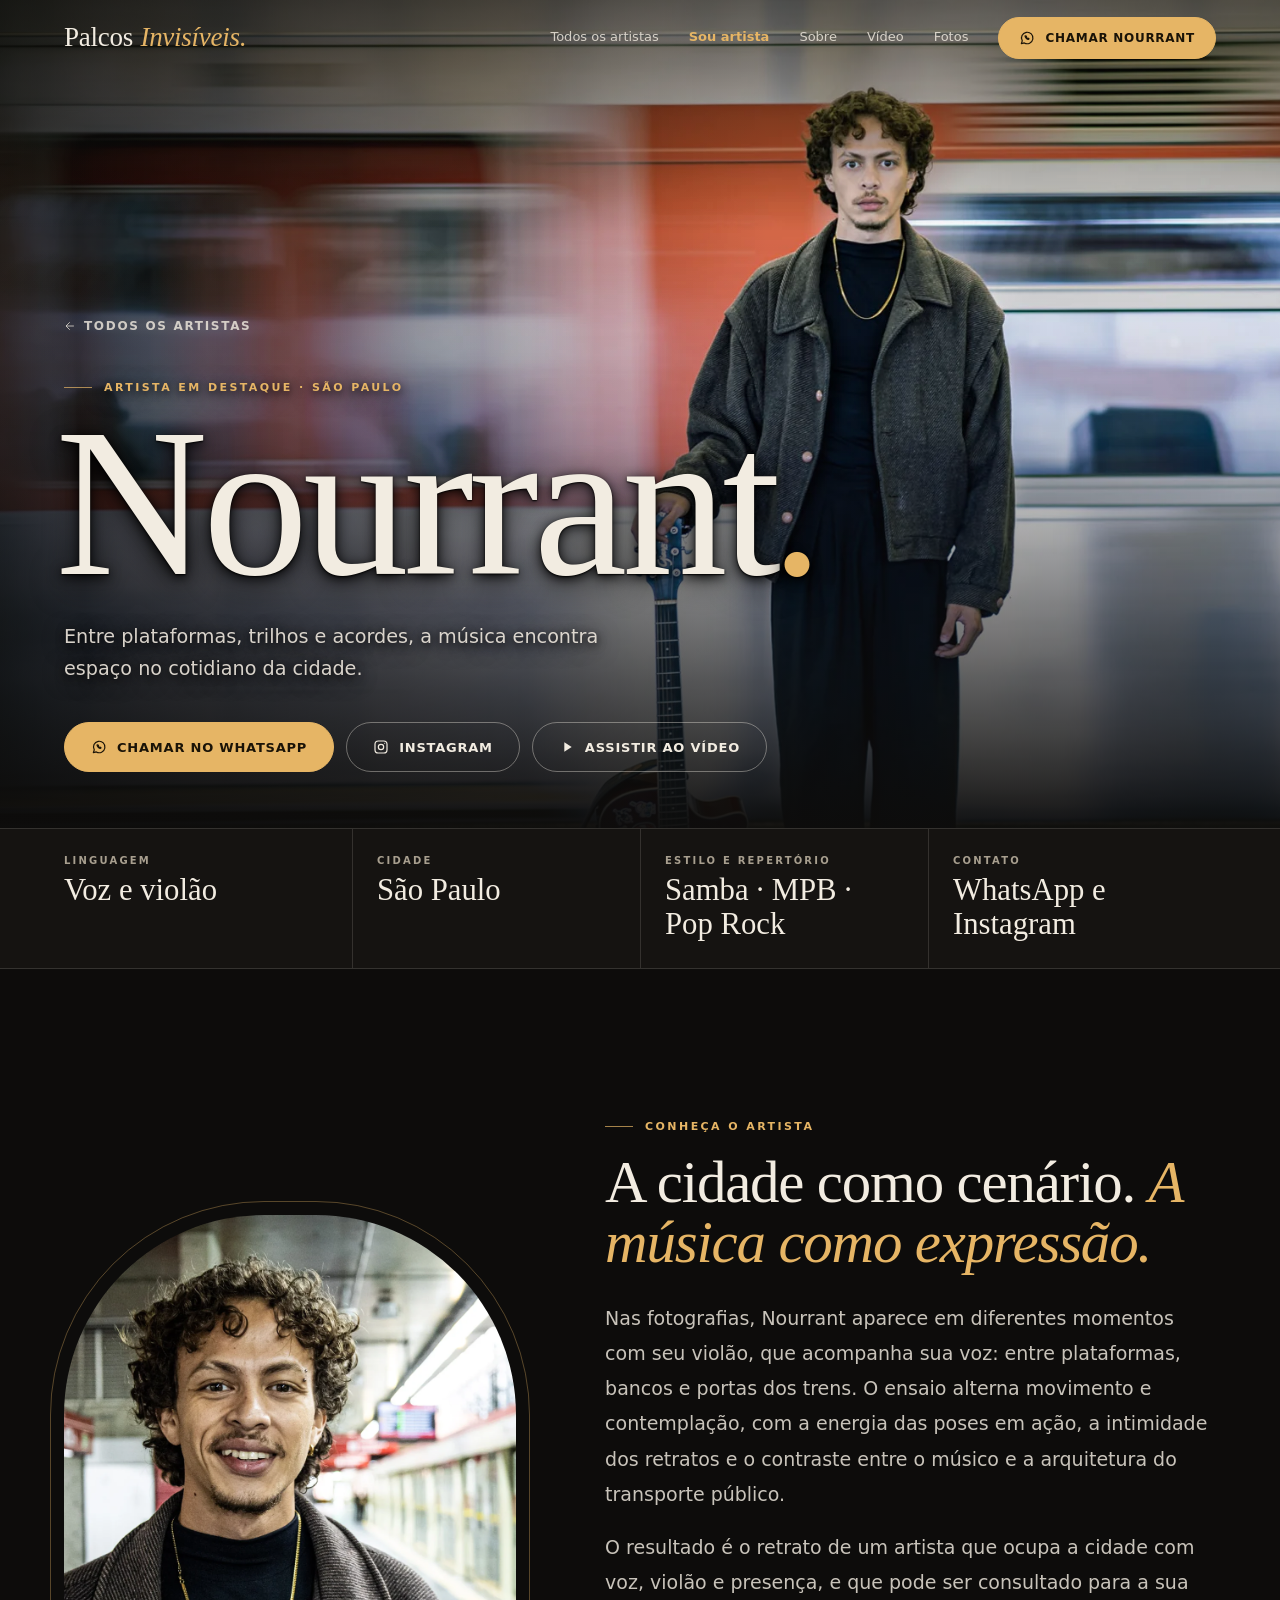
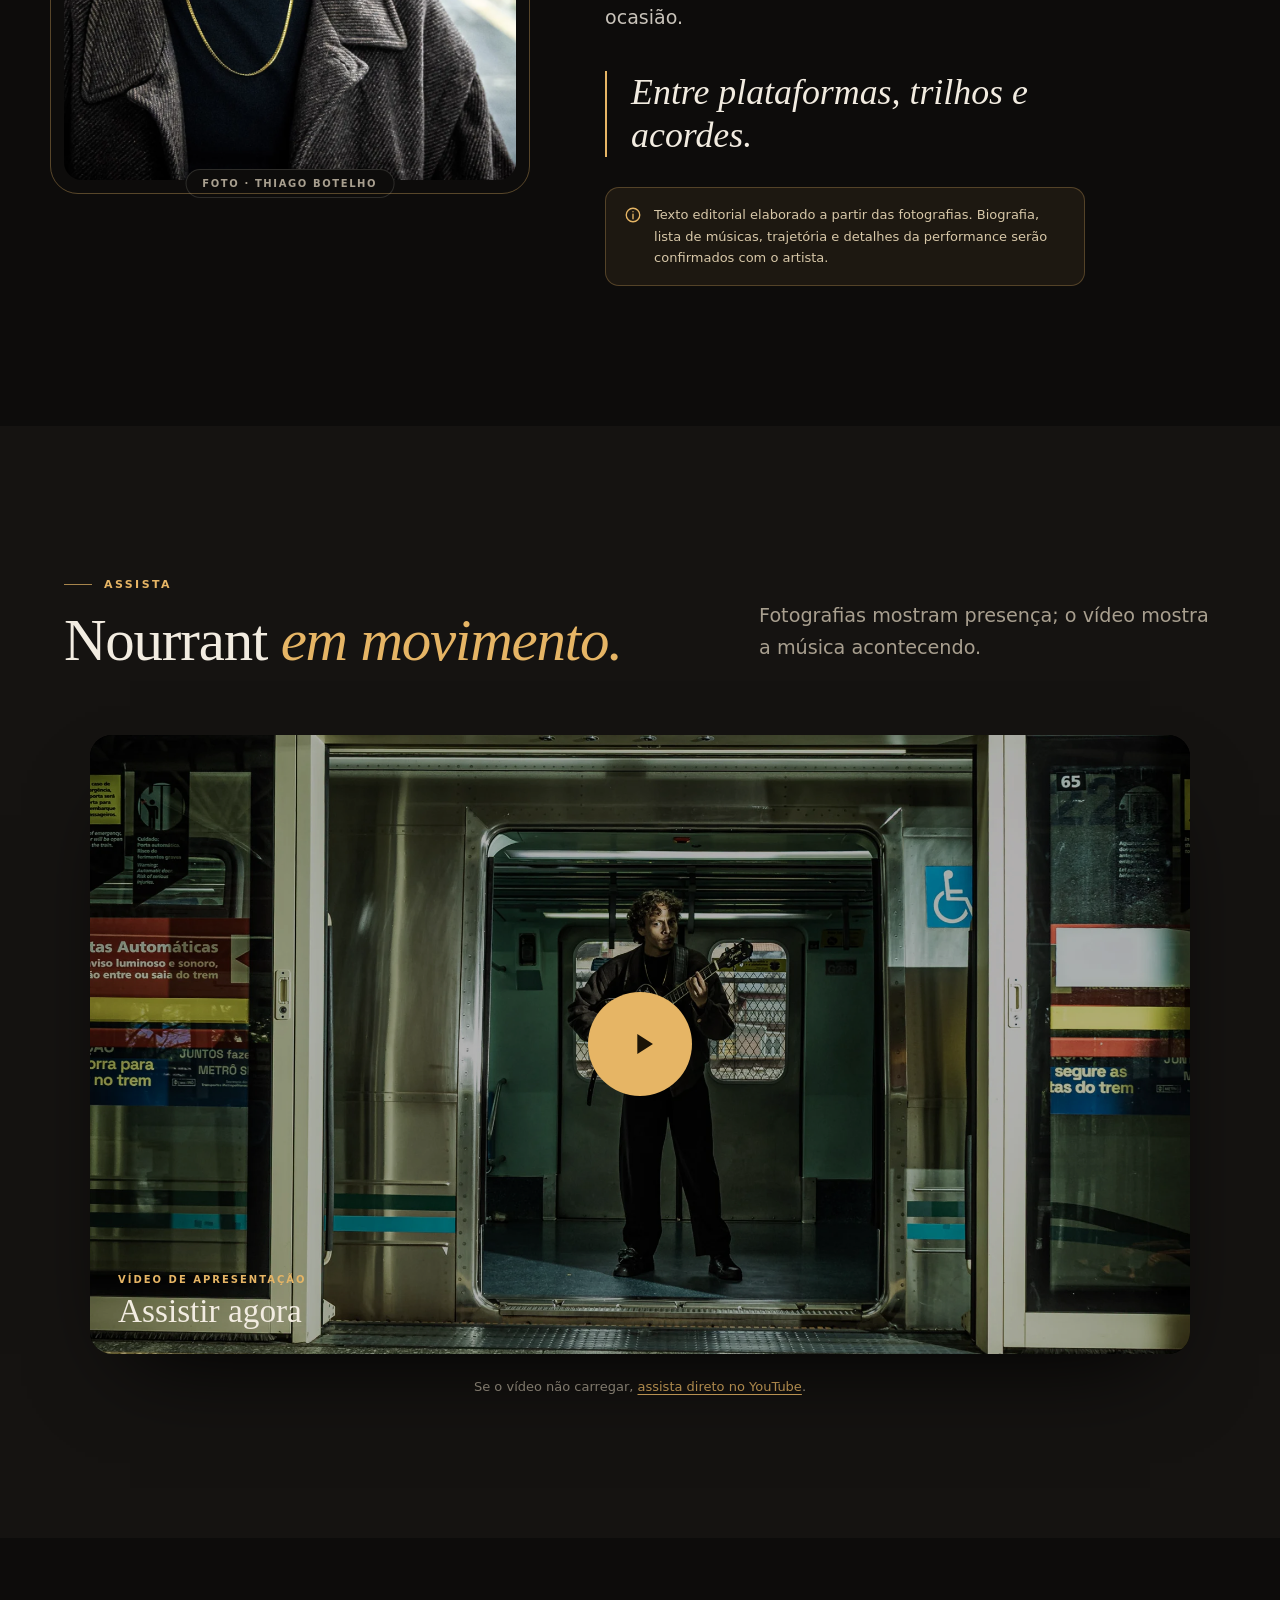
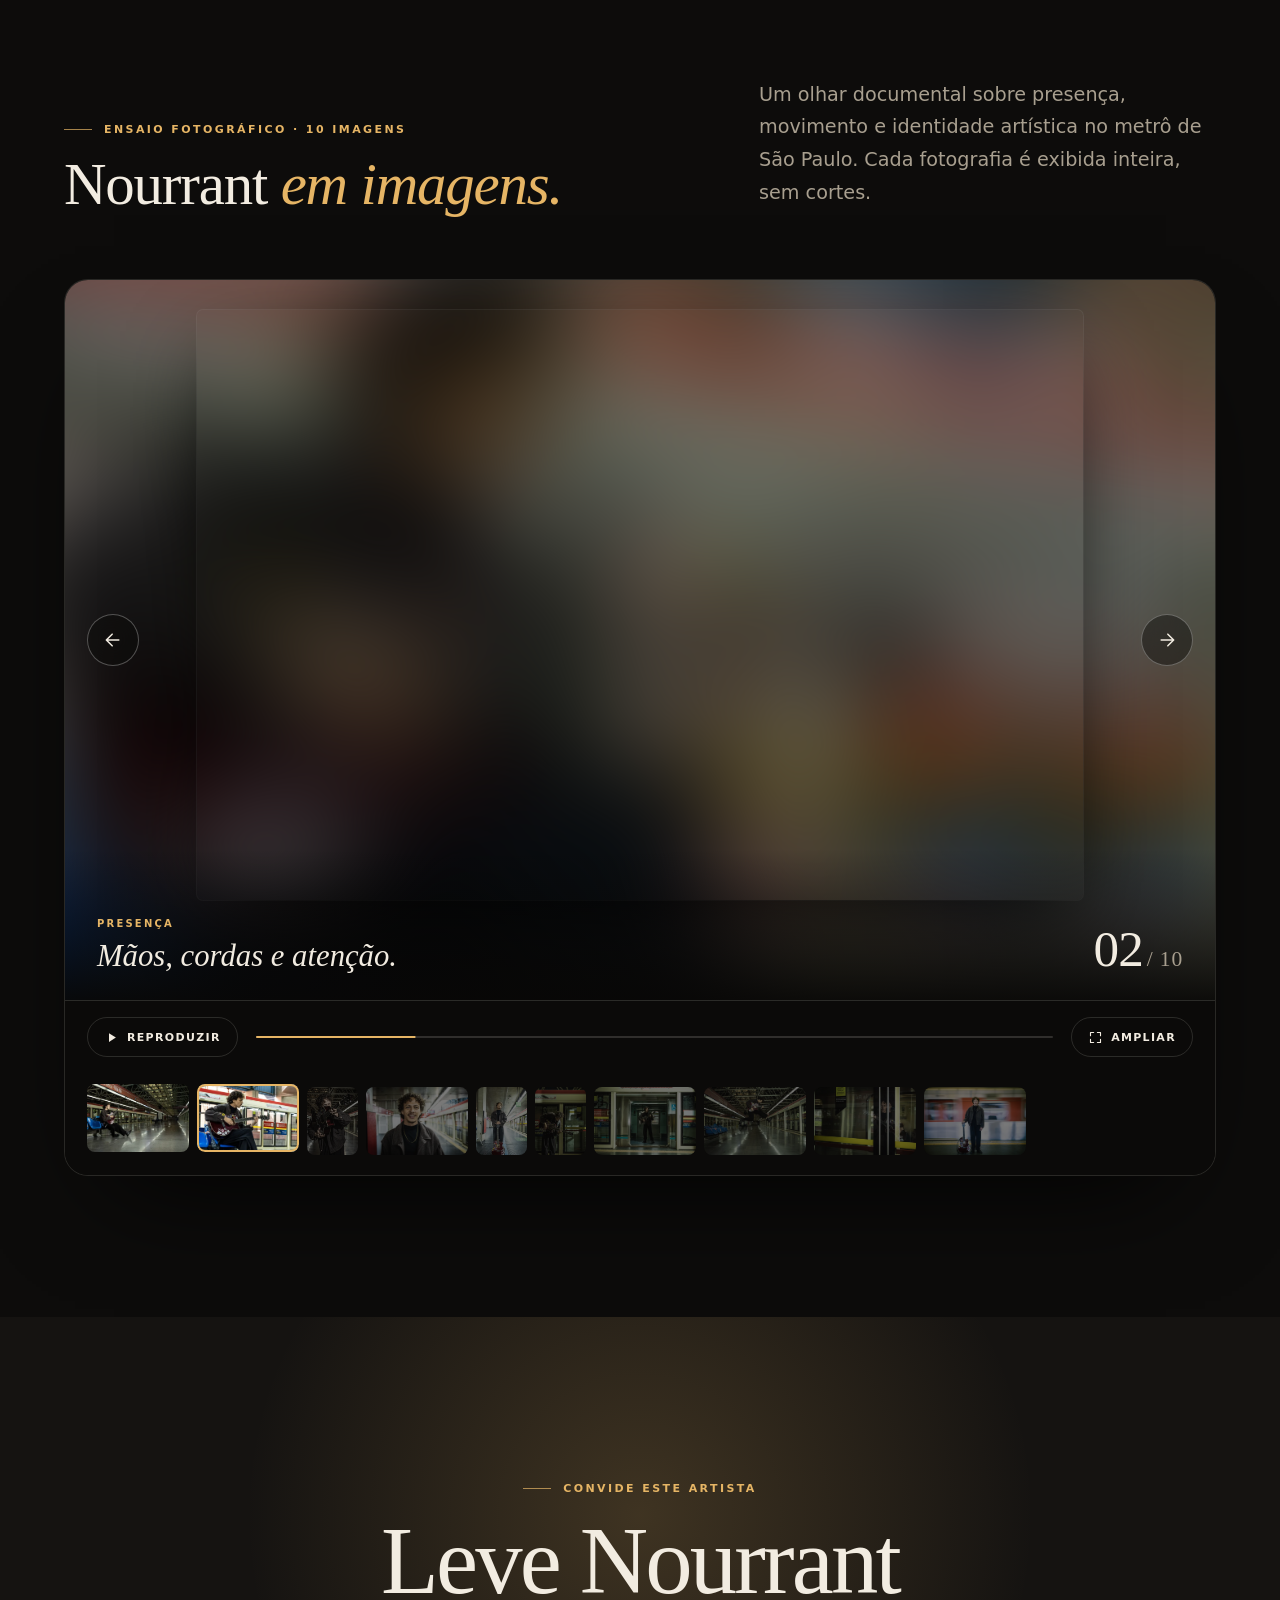
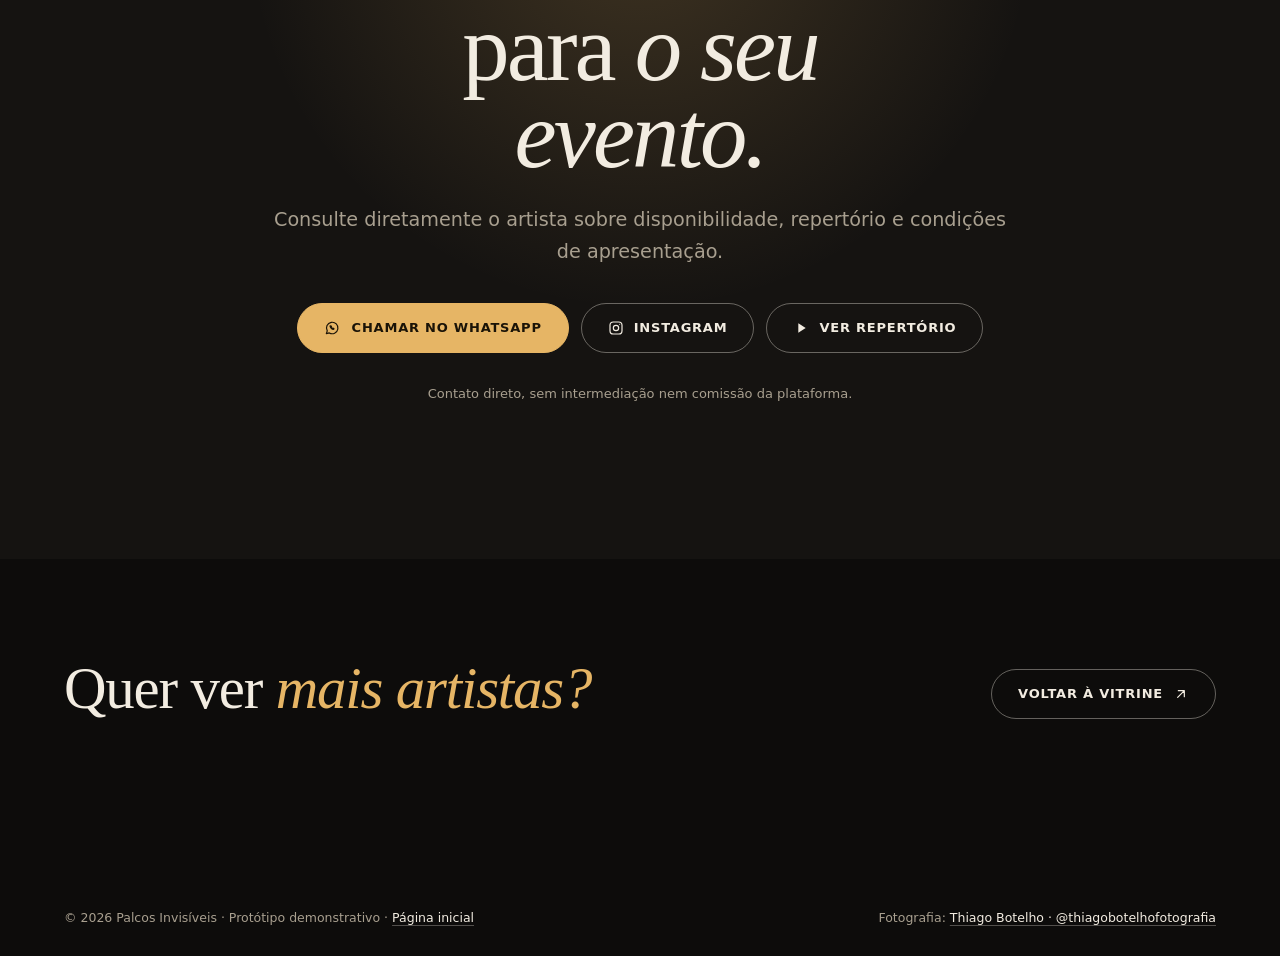
==== nourrant.html @ 7cb58cff "Publicação inicial do Palcos Invisíveis" ====
<!DOCTYPE html>

<html class="no-js" lang="pt-BR">
<head>
<meta charset="utf-8"/>
<meta content="width=device-width,initial-scale=1" name="viewport"/>
<title>Nourrant — voz e violão em São Paulo | Palcos Invisíveis</title>
<meta content="Conheça Nourrant, músico retratado no metrô de São Paulo. Veja o ensaio fotográfico, assista ao vídeo e chame direto para o seu evento." name="description"/>
<meta content="#0d0c0b" name="theme-color"/>
<meta content="Nourrant — Palcos Invisíveis" property="og:title"/>
<meta content="Entre plataformas, trilhos e acordes, a música encontra espaço no cotidiano da cidade." property="og:description"/>
<meta content="assets/img/20.webp" property="og:image"/>
<script>document.documentElement.className='js'</script>
<link href="style.css" rel="stylesheet"/>
</head>
<body>
<a class="skip" href="#sobre">Pular para o conteúdo</a>
<svg aria-hidden="true" focusable="false" height="0" style="position:absolute" width="0"><defs>
<symbol id="i-arrow" viewbox="0 0 24 24"><path d="M7 17 17 7M8 7h9v9"></path></symbol>
<symbol id="i-left" viewbox="0 0 24 24"><path d="M19 12H5M11 5l-7 7 7 7"></path></symbol>
<symbol id="i-right" viewbox="0 0 24 24"><path d="M5 12h14M13 5l7 7-7 7"></path></symbol>
<symbol id="i-play" viewbox="0 0 24 24"><path class="f" d="M8 5v14l11-7z" fill="currentColor" stroke="none"></path></symbol>
<symbol id="i-pause" viewbox="0 0 24 24"><path d="M8 5v14M16 5v14" stroke-width="3"></path></symbol>
<symbol id="i-wa" viewbox="0 0 24 24"><path d="M3.5 20.5l1.4-4.2A8.6 8.6 0 1 1 8 19.4z"></path><path d="M9.2 8.6c-.3.9 0 2 1.1 3.3 1.1 1.3 2.3 2 3.2 2.1.7.1 1.3-.3 1.5-.9l-1.6-.9-.7.6c-.7-.3-1.6-1.1-2-1.9l.6-.7-.9-1.6c-.6.1-1.1.5-1.2 1z"></path></symbol>
<symbol id="i-expand" viewbox="0 0 24 24"><path d="M4 9V4h5M20 9V4h-5M4 15v5h5M20 15v5h-5"></path></symbol>
<symbol id="i-x" viewbox="0 0 24 24"><path d="M6 6l12 12M18 6 6 18"></path></symbol>
<symbol id="i-plus" viewbox="0 0 24 24"><path d="M12 5v14M5 12h14"></path></symbol>
<symbol id="i-check" viewbox="0 0 24 24"><path d="M5 12.5l4.5 4.5L19 7.5"></path></symbol>
<symbol id="i-search" viewbox="0 0 24 24"><circle cx="11" cy="11" r="6.5"></circle><path d="M20 20l-4.2-4.2"></path></symbol>
<symbol id="i-user" viewbox="0 0 24 24"><circle cx="12" cy="8" r="4"></circle><path d="M4 21c0-4 3.5-6 8-6s8 2 8 6"></path></symbol>
<symbol id="i-camera" viewbox="0 0 24 24"><path d="M4 8h4l1.5-2h5L16 8h4v11H4z"></path><circle cx="12" cy="13.5" r="3.5"></circle></symbol>
<symbol id="i-refresh" viewbox="0 0 24 24"><path d="M20 11a8 8 0 0 0-14.5-3.5M4 4v4h4M4 13a8 8 0 0 0 14.5 3.5M20 20v-4h-4"></path></symbol>
<symbol id="i-chat" viewbox="0 0 24 24"><path d="M4 5h16v11H10l-4 4v-4H4z"></path></symbol>
<symbol id="i-shield" viewbox="0 0 24 24"><path d="M12 3l8 3v6c0 5-3.5 8-8 9-4.5-1-8-4-8-9V6z"></path><path d="M8.5 12l2.5 2.5 4.5-5"></path></symbol>
<symbol id="i-info" viewbox="0 0 24 24"><circle cx="12" cy="12" r="9"></circle><path d="M12 11v6M12 7.5v.01"></path></symbol>
</defs></svg>
<header class="site-header" id="top-header">
<div class="wrap">
<a aria-label="Palcos Invisíveis — início" class="logo" href="index.html">Palcos <i>Invisíveis</i><span class="dot">.</span></a>
<button aria-controls="nav" aria-expanded="false" aria-label="Abrir menu" class="burger" type="button"><span></span></button>
<nav aria-label="Principal" class="nav" id="nav">
<a href="index.html#artistas">Todos os artistas</a><a class="artist-entry" href="para-artistas.html">Sou artista</a>
<a href="#sobre">Sobre</a>
<a href="#video">Vídeo</a>
<a href="#fotos">Fotos</a>
<a class="btn sm" data-contact="nourrant" href="#"><svg class="ic"><use href="#i-wa"></use></svg> Chamar Nourrant</a>
</nav>
</div>
</header>
<main>
<!-- ================= HERO ================= -->
<section aria-label="Nourrant" class="p-hero">
<div class="hero-photo"><img alt="Nourrant parado na plataforma com o violão enquanto um trem passa em movimento" fetchpriority="high" src="assets/img/20.webp"/></div>
<div class="wrap hero-inner">
<a class="back rise d1" href="index.html#artistas"><svg class="ic"><use href="#i-left"></use></svg> Todos os artistas</a><br/>
<span class="eyebrow rise d1">Artista em destaque · São Paulo</span>
<h1 class="p-name rise d2">Nourrant<i>.</i></h1>
<div class="p-hero-row">
<p class="lead rise d3">Entre plataformas, trilhos e acordes, a música encontra espaço no cotidiano da cidade.</p>
<div class="actions rise d3">
<a class="btn" data-contact="nourrant" href="#"><svg class="ic"><use href="#i-wa"></use></svg> Chamar no WhatsApp</a>
<a class="btn ghost" data-instagram="nourrant" href="#"><svg class="ic" viewBox="0 0 24 24" aria-hidden="true"><rect x="3" y="3" width="18" height="18" rx="5"/><circle cx="12" cy="12" r="4"/><circle cx="17.5" cy="6.5" r=".8" fill="currentColor" stroke="none"/></svg> Instagram</a>
<a class="btn ghost" href="#video"><svg class="ic"><use href="#i-play"></use></svg> Assistir ao vídeo</a>
</div>
</div>
</div>
</section>
<div class="quickbar">
<div class="wrap">
<div class="qb"><small>Linguagem</small><b>Voz e violão</b></div>
<div class="qb"><small>Cidade</small><b>São Paulo</b></div>
<div class="qb"><small>Estilo e repertório</small><b>Samba · MPB · Pop Rock</b></div>
<div class="qb"><small>Contato</small><b>WhatsApp e Instagram</b></div>
</div>
</div>
<!-- ================= SOBRE ================= -->
<section class="section" id="sobre">
<div class="wrap about">
<figure class="about-photo reveal" style="margin:0">
<img alt="Retrato de Nourrant sorrindo" loading="lazy" src="assets/img/06.webp"/>
<figcaption>Foto · Thiago Botelho</figcaption>
</figure>
<div class="about-copy">
<span class="eyebrow reveal">Conheça o artista</span>
<h2 class="h2 reveal">A cidade como cenário. <em>A música como expressão.</em></h2>
<p class="body reveal">Nas fotografias, Nourrant aparece em diferentes momentos com seu violão, que acompanha sua voz: entre plataformas, bancos e portas dos trens. O ensaio alterna movimento e contemplação, com a energia das poses em ação, a intimidade dos retratos e o contraste entre o músico e a arquitetura do transporte público.</p>
<p class="body reveal">O resultado é o retrato de um artista que ocupa a cidade com voz, violão e presença, e que pode ser consultado para a sua ocasião.</p>
<p class="pull reveal">Entre plataformas, trilhos e acordes.</p>
<div class="tbc-note reveal"><svg class="ic"><use href="#i-info"></use></svg><span>Texto editorial elaborado a partir das fotografias. Biografia, lista de músicas, trajetória e detalhes da performance serão confirmados com o artista.</span></div>
</div>
</div>
</section>
<!-- ================= VÍDEO ================= -->
<section class="section alt" id="video">
<div class="wrap">
<div class="sec-head">
<div><span class="eyebrow reveal">Assista</span><h2 class="h2 reveal">Nourrant <em>em movimento.</em></h2></div>
<p class="lead reveal">Fotografias mostram presença; o vídeo mostra a música acontecendo.</p>
</div>
<div class="video reveal" data-yt="ITm0K8K20Uc" id="video-box">
<button aria-label="Reproduzir vídeo de Nourrant" class="video-poster" type="button">
<img alt="" loading="lazy" src="assets/img/11.webp"/>
<span class="play"><svg class="ic fill"><use href="#i-play"></use></svg></span>
<span class="vlabel"><small>Vídeo de apresentação</small>Assistir agora</span>
</button>
</div>
<p class="small video-note">Se o vídeo não carregar, <a href="https://youtu.be/ITm0K8K20Uc" rel="noopener" target="_blank">assista direto no YouTube</a>.</p>
</div>
</section>
<!-- ================= FOTOS ================= -->
<section class="section" id="fotos">
<div class="wrap">
<div class="sec-head">
<div><span class="eyebrow reveal">Ensaio fotográfico · 10 imagens</span><h2 class="h2 reveal">Nourrant <em>em imagens.</em></h2></div>
<p class="lead reveal">Um olhar documental sobre presença, movimento e identidade artística no metrô de São Paulo. Cada fotografia é exibida inteira, sem cortes.</p>
</div>
<div aria-label="Ensaio fotográfico de Nourrant. Use as setas do teclado para navegar." aria-roledescription="carrossel" class="cine reveal" id="cine" role="region" tabindex="0">
<div class="cine-stage">
<figure class="cine-slide" data-caption="A plataforma inteira como palco." data-chapter="Plataforma"><img alt="Nourrant sentado em um banco azul da plataforma, tocando violão sob a estrutura do metrô" data-full="assets/img/10.webp" decoding="async" src="assets/thumb/10.webp"/></figure>

<figure class="cine-slide" data-caption="Mãos, cordas e atenção." data-chapter="Presença"><img alt="Nourrant em close, tocando um violão decorado com adesivos" data-full="assets/img/03.webp" decoding="async" src="assets/thumb/03.webp"/></figure>
<figure class="cine-slide portrait" data-caption="O violão em primeiro plano." data-chapter="Presença"><img alt="Nourrant segura o violão em primeiro plano, olhando para a câmera" data-full="assets/img/17.webp" decoding="async" src="assets/thumb/17.webp"/></figure>

<figure class="cine-slide" data-caption="Olhar direto, sorriso aberto." data-chapter="Presença"><img alt="Retrato de Nourrant sorrindo para a câmera" data-full="assets/img/06.webp" decoding="async" src="assets/thumb/06.webp"/></figure>

<figure class="cine-slide portrait" data-caption="De pé, com o violão como companhia." data-chapter="Presença"><img alt="Nourrant em pé na plataforma, com o violão apoiado à frente" data-full="assets/img/04.webp" decoding="async" src="assets/thumb/04.webp"/></figure>
<figure class="cine-slide portrait" data-caption="Passo a passo, violão em punho." data-chapter="Movimento"><img alt="Nourrant caminha curvado sobre o violão diante das portas do trem" data-full="assets/img/13.webp" decoding="async" src="assets/thumb/13.webp"/></figure>

<figure class="cine-slide" data-caption="Uma pausa no vão do trem." data-chapter="Movimento"><img alt="Nourrant em pé no vão da porta de um trem, com o violão" data-full="assets/img/11.webp" decoding="async" src="assets/thumb/11.webp"/></figure>

<figure class="cine-slide" data-caption="Suspenso no ar, entre um trilho e outro." data-chapter="Movimento"><img alt="Nourrant salta no ar com o violão ao longo da plataforma" data-full="assets/img/15.webp" decoding="async" src="assets/thumb/15.webp"/></figure>

<figure class="cine-slide" data-caption="Reflexos nas portas de vidro." data-chapter="Cidade"><img alt="Nourrant refletido nas portas de vidro do trem" data-full="assets/img/09.webp" decoding="async" src="assets/thumb/09.webp"/></figure>

<figure class="cine-slide" data-caption="O trem passa. Ele fica." data-chapter="Cidade"><img alt="Nourrant parado com o violão enquanto um trem passa em movimento ao fundo" data-full="assets/img/20.webp" decoding="async" src="assets/thumb/20.webp"/></figure>
<button aria-label="Fotografia anterior" class="cine-arrow prev" type="button"><svg class="ic"><use href="#i-left"></use></svg></button>
<button aria-label="Próxima fotografia" class="cine-arrow next" type="button"><svg class="ic"><use href="#i-right"></use></svg></button>
<div aria-live="polite" class="cine-cap">
<div class="cap"><span class="ch"></span><p></p></div>
<div class="cine-num"><span class="cur">01</span><small>/ 10</small></div>
</div>
</div>
<div class="cine-bar">
<button aria-pressed="false" class="cine-btn" data-play="" type="button"><svg class="ic"><use href="#i-play"></use></svg><span>Reproduzir</span></button>
<div aria-hidden="true" class="cine-progress static"><span></span></div>
<button aria-label="Ampliar fotografia" class="cine-btn" data-expand="" type="button"><svg class="ic"><use href="#i-expand"></use></svg><span>Ampliar</span></button>
</div>
<div aria-label="Miniaturas das fotografias" class="cine-thumbs"></div>
</div>
</div>
</section>
<!-- ================= CONTATO ================= -->
<section class="contact" id="contato">
<div class="wrap">
<span class="eyebrow">Convide este artista</span>
<h2>Leve Nourrant para <em>o seu evento.</em></h2>
<p class="lead">Consulte diretamente o artista sobre disponibilidade, repertório e condições de apresentação.</p>
<div class="actions">
<a class="btn btn-wa" data-contact="nourrant" href="#"><svg class="ic"><use href="#i-wa"></use></svg> Chamar no WhatsApp</a>
<a class="btn ghost" data-instagram="nourrant" href="#"><svg class="ic" viewBox="0 0 24 24" aria-hidden="true"><rect x="3" y="3" width="18" height="18" rx="5"/><circle cx="12" cy="12" r="4"/><circle cx="17.5" cy="6.5" r=".8" fill="currentColor" stroke="none"/></svg> Instagram</a>
<button class="btn ghost" id="repertorio-toggle" type="button" aria-expanded="false" aria-controls="repertorio-panel"><svg class="ic"><use href="#i-play"></use></svg> Ver repertório</button>
</div>
<div id="repertorio-panel" class="repertorio-panel" hidden>
<div class="rep-intro"><span class="eyebrow">Seleção musical</span><h3>Repertório <em>por estilo.</em></h3><p>60 sugestões de músicas, distribuídas em três estilos. A lista é provisória e deverá ser confirmada pelo Nourrant.</p></div>
<details class="rep-group"><summary><span>Samba</span><span class="rep-count">20 músicas</span></summary><ol class="rep-songs"><li><span class="rep-song">Não Deixe o Samba Morrer</span><span class="rep-artist">Alcione</span></li>
<li><span class="rep-song">O Mundo É um Moinho</span><span class="rep-artist">Cartola</span></li>
<li><span class="rep-song">As Rosas Não Falam</span><span class="rep-artist">Cartola</span></li>
<li><span class="rep-song">O Sol Nascerá</span><span class="rep-artist">Cartola</span></li>
<li><span class="rep-song">Trem das Onze</span><span class="rep-artist">Adoniran Barbosa</span></li>
<li><span class="rep-song">Samba do Arnesto</span><span class="rep-artist">Adoniran Barbosa</span></li>
<li><span class="rep-song">A Voz do Morro</span><span class="rep-artist">Zé Keti</span></li>
<li><span class="rep-song">Foi um Rio que Passou em Minha Vida</span><span class="rep-artist">Paulinho da Viola</span></li>
<li><span class="rep-song">Coração Leviano</span><span class="rep-artist">Paulinho da Viola</span></li>
<li><span class="rep-song">Argumento</span><span class="rep-artist">Paulinho da Viola</span></li>
<li><span class="rep-song">Vou Festejar</span><span class="rep-artist">Beth Carvalho</span></li>
<li><span class="rep-song">Coisinha do Pai</span><span class="rep-artist">Beth Carvalho</span></li>
<li><span class="rep-song">O Show Tem que Continuar</span><span class="rep-artist">Fundo de Quintal</span></li>
<li><span class="rep-song">A Amizade</span><span class="rep-artist">Fundo de Quintal</span></li>
<li><span class="rep-song">Deixa a Vida Me Levar</span><span class="rep-artist">Zeca Pagodinho</span></li>
<li><span class="rep-song">Verdade</span><span class="rep-artist">Zeca Pagodinho</span></li>
<li><span class="rep-song">Camarão que Dorme a Onda Leva</span><span class="rep-artist">Zeca Pagodinho</span></li>
<li><span class="rep-song">Samba de Arerê</span><span class="rep-artist">Arlindo Cruz</span></li>
<li><span class="rep-song">Meu Lugar</span><span class="rep-artist">Arlindo Cruz</span></li>
<li><span class="rep-song">Conselho</span><span class="rep-artist">Almir Guineto</span></li></ol></details>
<details class="rep-group"><summary><span>MPB</span><span class="rep-count">20 músicas</span></summary><ol class="rep-songs"><li><span class="rep-song">Águas de Março</span><span class="rep-artist">Tom Jobim</span></li>
<li><span class="rep-song">Garota de Ipanema</span><span class="rep-artist">Tom Jobim</span></li>
<li><span class="rep-song">Chega de Saudade</span><span class="rep-artist">João Gilberto</span></li>
<li><span class="rep-song">O Leãozinho</span><span class="rep-artist">Caetano Veloso</span></li>
<li><span class="rep-song">Sozinho</span><span class="rep-artist">Caetano Veloso</span></li>
<li><span class="rep-song">Sampa</span><span class="rep-artist">Caetano Veloso</span></li>
<li><span class="rep-song">Aquele Abraço</span><span class="rep-artist">Gilberto Gil</span></li>
<li><span class="rep-song">Palco</span><span class="rep-artist">Gilberto Gil</span></li>
<li><span class="rep-song">Andar com Fé</span><span class="rep-artist">Gilberto Gil</span></li>
<li><span class="rep-song">Anunciação</span><span class="rep-artist">Alceu Valença</span></li>
<li><span class="rep-song">La Belle de Jour</span><span class="rep-artist">Alceu Valença</span></li>
<li><span class="rep-song">Como Nossos Pais</span><span class="rep-artist">Belchior</span></li>
<li><span class="rep-song">Apenas um Rapaz Latino-Americano</span><span class="rep-artist">Belchior</span></li>
<li><span class="rep-song">O Bêbado e a Equilibrista</span><span class="rep-artist">João Bosco e Aldir Blanc</span></li>
<li><span class="rep-song">Oceano</span><span class="rep-artist">Djavan</span></li>
<li><span class="rep-song">Flor de Lis</span><span class="rep-artist">Djavan</span></li>
<li><span class="rep-song">Samurai</span><span class="rep-artist">Djavan</span></li>
<li><span class="rep-song">Clube da Esquina Nº 2</span><span class="rep-artist">Milton Nascimento</span></li>
<li><span class="rep-song">Maria Maria</span><span class="rep-artist">Milton Nascimento</span></li>
<li><span class="rep-song">Tocando em Frente</span><span class="rep-artist">Almir Sater e Renato Teixeira</span></li></ol></details>
<details class="rep-group"><summary><span>Pop Rock</span><span class="rep-count">20 músicas</span></summary><ol class="rep-songs"><li><span class="rep-song">Tempo Perdido</span><span class="rep-artist">Legião Urbana</span></li>
<li><span class="rep-song">Pais e Filhos</span><span class="rep-artist">Legião Urbana</span></li>
<li><span class="rep-song">Será</span><span class="rep-artist">Legião Urbana</span></li>
<li><span class="rep-song">Pro Dia Nascer Feliz</span><span class="rep-artist">Barão Vermelho</span></li>
<li><span class="rep-song">Bete Balanço</span><span class="rep-artist">Barão Vermelho</span></li>
<li><span class="rep-song">Exagerado</span><span class="rep-artist">Cazuza</span></li>
<li><span class="rep-song">Codinome Beija-Flor</span><span class="rep-artist">Cazuza</span></li>
<li><span class="rep-song">Primeiros Erros</span><span class="rep-artist">Kiko Zambianchi</span></li>
<li><span class="rep-song">Meu Erro</span><span class="rep-artist">Os Paralamas do Sucesso</span></li>
<li><span class="rep-song">Lanterna dos Afogados</span><span class="rep-artist">Os Paralamas do Sucesso</span></li>
<li><span class="rep-song">Alagados</span><span class="rep-artist">Os Paralamas do Sucesso</span></li>
<li><span class="rep-song">Epitáfio</span><span class="rep-artist">Titãs</span></li>
<li><span class="rep-song">Enquanto Houver Sol</span><span class="rep-artist">Titãs</span></li>
<li><span class="rep-song">Sonífera Ilha</span><span class="rep-artist">Titãs</span></li>
<li><span class="rep-song">Anna Júlia</span><span class="rep-artist">Los Hermanos</span></li>
<li><span class="rep-song">O Vento</span><span class="rep-artist">Los Hermanos</span></li>
<li><span class="rep-song">Só Hoje</span><span class="rep-artist">Jota Quest</span></li>
<li><span class="rep-song">Dias Melhores</span><span class="rep-artist">Jota Quest</span></li>
<li><span class="rep-song">Do Seu Lado</span><span class="rep-artist">Jota Quest</span></li>
<li><span class="rep-song">Vou Deixar</span><span class="rep-artist">Skank</span></li></ol></details>
</div>
<p class="fine">Contato direto, sem intermediação nem comissão da plataforma. </p>
</div>
</section>
<section class="more-artists">
<div class="wrap more-row" style="margin:0 auto">
<h2 class="h2">Quer ver <em>mais artistas?</em></h2>
<a class="btn ghost" href="index.html#artistas">Voltar à vitrine <svg class="ic"><use href="#i-arrow"></use></svg></a>
</div>
</section>
</main>
<footer class="site-footer">
<div class="wrap">
<div class="foot-bottom" style="padding-top:0"><span>© 2026 Palcos Invisíveis · Protótipo demonstrativo · <a href="index.html">Página inicial</a></span><span>Fotografia: <a href="https://www.instagram.com/thiagobotelhofotografia/" rel="noopener noreferrer" target="_blank">Thiago Botelho · @thiagobotelhofotografia</a></span></div>
</div>
</footer>
<div aria-label="Fotografia ampliada" aria-modal="true" class="lightbox" id="lightbox" role="dialog">
<button aria-label="Fechar" class="lb-btn lb-close" type="button"><svg class="ic"><use href="#i-x"></use></svg></button>
<button aria-label="Anterior" class="lb-btn lb-prev" type="button"><svg class="ic"><use href="#i-left"></use></svg></button>
<button aria-label="Próxima" class="lb-btn lb-next" type="button"><svg class="ic"><use href="#i-right"></use></svg></button>
<img alt=""/>
<div class="lb-cap"></div>
</div>
<dialog aria-labelledby="dlg-title" class="modal" id="contact-dialog"><div class="modal-in"><button aria-label="Fechar" class="x" data-close="" type="button"><svg class="ic"><use href="#i-x"></use></svg></button><span class="eyebrow" id="dlg-eyebrow">Em breve</span><h3 id="dlg-title"></h3><p id="dlg-text"></p><div class="actions"><button class="btn" data-close="" type="button">Entendi</button></div></div></dialog>
<script src="script.js"></script>
<script>
(function(){
  const toggle=document.getElementById('repertorio-toggle');
  const panel=document.getElementById('repertorio-panel');
  if(!toggle||!panel)return;
  toggle.addEventListener('click',function(){
    const opening=panel.hidden;
    panel.hidden=!opening;
    toggle.setAttribute('aria-expanded',String(opening));
    if(opening){panel.scrollIntoView({behavior:'smooth',block:'nearest'});}
  });
})();
</script>

</body>
</html>
---- style.css ----
/* ============================================================
   PALCOS INVISÍVEIS — folha de estilo
   Tipografia: Instrument Serif (títulos) + Inter (texto)
   Fontes embutidas em assets/fonts (funciona offline)
   ============================================================ */
@font-face{font-family:"Instrument Serif";src:url("assets/fonts/instrument-serif.woff") format("woff");font-weight:400;font-style:normal;font-display:swap}
@font-face{font-family:"Instrument Serif";src:url("assets/fonts/instrument-serif-italic.woff") format("woff");font-weight:400;font-style:italic;font-display:swap}
@font-face{font-family:"Inter";src:url("assets/fonts/inter-regular.woff") format("woff");font-weight:400;font-style:normal;font-display:swap}
@font-face{font-family:"Inter";src:url("assets/fonts/inter-medium.woff") format("woff");font-weight:500;font-style:normal;font-display:swap}
@font-face{font-family:"Inter";src:url("assets/fonts/inter-semibold.woff") format("woff");font-weight:600;font-style:normal;font-display:swap}

:root{
  --bg:#0d0c0b;--bg-2:#151311;--bg-3:#1c1916;
  --ink:#f2ece1;--muted:#a89f8f;--line:rgba(242,236,225,.14);
  --gold:#e6b565;--gold-2:#c98f3c;
  --paper:#efe7d7;--paper-2:#e4dac6;--paper-ink:#1b1712;--paper-muted:#6b6254;--paper-line:rgba(27,23,18,.16);
  --serif:Georgia,"Times New Roman","Times New Roman",serif;
  --sans:system-ui,-apple-system,"Segoe UI",Roboto,Arial,sans-serif;
  --pad:clamp(20px,5vw,72px);
  --max:1280px;
  --ease:cubic-bezier(.22,1,.36,1);
}
*{box-sizing:border-box}
html{scroll-behavior:smooth;scroll-padding-top:84px;-webkit-text-size-adjust:100%}
body{margin:0;background:var(--bg);color:var(--ink);font-family:var(--sans);font-size:16px;line-height:1.6;-webkit-font-smoothing:antialiased;text-rendering:optimizeLegibility}
img{display:block;max-width:100%}
a{color:inherit;text-decoration:none}
button{font:inherit;color:inherit}
h1,h2,h3,h4{font-family:var(--serif);font-weight:400;margin:0;letter-spacing:-.01em}
p{margin:0}
::selection{background:var(--gold);color:#1a1307}
:focus-visible{outline:2px solid var(--gold);outline-offset:3px;border-radius:4px}
.ic{width:1em;height:1em;fill:none;stroke:currentColor;stroke-width:1.8;stroke-linecap:round;stroke-linejoin:round;flex:none}
.ic.fill{fill:currentColor;stroke:none}
.sr{position:absolute;width:1px;height:1px;overflow:hidden;clip:rect(0 0 0 0);white-space:nowrap}
.wrap{max-width:var(--max);margin:0 auto;padding-inline:var(--pad)}
.skip{position:absolute;left:12px;top:-60px;background:var(--gold);color:#1a1307;padding:10px 16px;border-radius:8px;z-index:200;font-weight:600}
.skip:focus{top:12px}

/* ---------- tipografia utilitária ---------- */
.eyebrow{display:inline-flex;align-items:center;gap:12px;font:600 11px/1 var(--sans);letter-spacing:.22em;text-transform:uppercase;color:var(--gold)}
.eyebrow:before{content:"";width:28px;height:1px;background:currentColor;opacity:.7}
.paper .eyebrow{color:#9a6a1e}
.display{font-size:clamp(40px,6vw,92px);line-height:.98;letter-spacing:-.02em}
.display em,.h2 em,h1 em{font-style:italic;color:var(--gold)}
.paper .h2 em,.paper h2 em{color:#a8721f}
.h2{font-size:clamp(36px,4.6vw,68px);line-height:1.02;letter-spacing:-.02em}
.lead{font-size:clamp(17px,1.5vw,20px);line-height:1.7;color:var(--muted);max-width:60ch}
.paper .lead{color:var(--paper-muted)}
.small{font-size:13px;color:var(--muted);line-height:1.65}
.paper .small{color:var(--paper-muted)}

/* ---------- botões ---------- */
.btn{display:inline-flex;align-items:center;justify-content:center;gap:10px;min-height:50px;padding:0 26px;border-radius:999px;border:1px solid var(--gold);background:var(--gold);color:#1a1307;font:600 13px/1 var(--sans);letter-spacing:.06em;text-transform:uppercase;cursor:pointer;transition:transform .35s var(--ease),background .25s,color .25s,border-color .25s,box-shadow .35s}
.btn:hover{transform:translateY(-2px);box-shadow:0 14px 34px -12px rgba(230,181,101,.55)}
.btn .ic{font-size:16px;transition:transform .35s var(--ease)}
.btn:hover .ic{transform:translate(2px,-2px)}
.btn.ghost{background:transparent;color:var(--ink);border-color:rgba(242,236,225,.38)}
.btn.ghost:hover{border-color:var(--gold);color:var(--gold);box-shadow:none}
.paper .btn.ghost{color:var(--paper-ink);border-color:rgba(27,23,18,.4)}
.paper .btn.ghost:hover{border-color:#a8721f;color:#a8721f}
.btn.dark{background:var(--paper-ink);border-color:var(--paper-ink);color:var(--paper)}
.btn.sm{min-height:42px;padding:0 20px;font-size:12px}
.actions{display:flex;flex-wrap:wrap;gap:12px;margin-top:34px}

/* ---------- cabeçalho ---------- */
.site-header{position:fixed;inset:0 0 auto 0;z-index:90;height:76px;display:flex;align-items:center;transition:background .4s,backdrop-filter .4s,border-color .4s,height .3s;border-bottom:1px solid transparent}
.site-header.solid{background:rgba(13,12,11,.82);backdrop-filter:saturate(1.4) blur(16px);-webkit-backdrop-filter:saturate(1.4) blur(16px);border-color:var(--line);height:66px}
.site-header .wrap{display:flex;align-items:center;justify-content:space-between;width:100%}
.logo{font-family:var(--serif);font-size:27px;letter-spacing:-.01em;line-height:1;display:inline-flex;align-items:baseline;gap:.28em;white-space:nowrap}
.logo i{color:var(--gold)}
.logo .dot{color:var(--gold);font-style:normal;margin-left:-.3em}
.nav{display:flex;align-items:center;gap:30px}
.nav a:not(.btn){font-size:13px;font-weight:500;color:rgba(242,236,225,.82);position:relative;padding:6px 0}
.nav a:not(.btn):after{content:"";position:absolute;left:0;right:0;bottom:0;height:1px;background:var(--gold);transform:scaleX(0);transform-origin:left;transition:transform .4s var(--ease)}
.nav a:not(.btn):hover{color:#fff}.nav a:not(.btn):hover:after{transform:scaleX(1)}
.burger{display:none;width:44px;height:44px;border:1px solid var(--line);border-radius:50%;background:rgba(13,12,11,.4);cursor:pointer;align-items:center;justify-content:center}
.burger span,.burger span:before,.burger span:after{display:block;width:18px;height:1.5px;background:var(--ink);position:relative;transition:transform .3s,background .3s}
.burger span:before,.burger span:after{content:"";position:absolute;left:0}
.burger span:before{top:-6px}.burger span:after{top:6px}
.menu-open .burger span{background:transparent}.menu-open .burger span:before{transform:translateY(6px) rotate(45deg)}.menu-open .burger span:after{transform:translateY(-6px) rotate(-45deg)}

/* ---------- hero (home) ---------- */
.hero{position:relative;min-height:max(640px,100svh);max-height:980px;display:flex;align-items:flex-end;overflow:hidden;isolation:isolate}
.hero-photo{position:absolute;inset:0;z-index:-2}
.hero-photo img{width:100%;height:100%;object-fit:cover;object-position:62% 40%;animation:kenburns 26s ease-in-out infinite alternate;transform-origin:70% 40%}
@keyframes kenburns{from{transform:scale(1.02)}to{transform:scale(1.12) translate(-1.2%,-1%)}}
.hero:before{content:"";position:absolute;inset:0;z-index:-1;background:
  radial-gradient(120% 90% at 18% 100%,rgba(13,12,11,.96) 0%,rgba(13,12,11,.55) 45%,rgba(13,12,11,.1) 78%),
  linear-gradient(180deg,rgba(13,12,11,.62) 0%,rgba(13,12,11,0) 26%,rgba(13,12,11,0) 60%,rgba(13,12,11,.92) 100%)}
.hero-inner{width:100%;padding-block:150px 72px}
.hero h1{font-size:clamp(58px,10.4vw,168px);line-height:.9;letter-spacing:-.012em;margin:22px 0 30px}
.hero h1 .line{display:block;overflow:visible;padding-top:.12em;padding-bottom:.16em}
.hero h1 .line>span{display:block}
.hero p.lead{color:rgba(242,236,225,.86);font-size:clamp(17px,1.6vw,21px);max-width:52ch}
.hero-foot{display:flex;justify-content:space-between;align-items:flex-end;gap:30px;flex-wrap:wrap}
.hero-credit{font-size:11px;letter-spacing:.14em;text-transform:uppercase;color:rgba(242,236,225,.6);max-width:30ch;line-height:1.7;text-align:right}
.hero-credit b{color:var(--ink);font-weight:600}
.scroll-cue{position:absolute;left:50%;bottom:22px;width:1px;height:46px;background:linear-gradient(var(--gold),transparent);transform-origin:top;animation:cue 2.4s ease-in-out infinite}
@keyframes cue{0%{transform:scaleY(0)}50%{transform:scaleY(1)}100%{transform:scaleY(1);opacity:0}}

/* intro animada do hero */
.js .hero .rise{opacity:0;transform:translateY(26px);animation:rise 1.1s var(--ease) forwards}
.js .hero h1 .line>span{transform:translateY(105%);animation:lineup 1.2s var(--ease) forwards}
.js .hero h1 .line:nth-child(2)>span{animation-delay:.12s}
.js .hero .rise.d1{animation-delay:.05s}.js .hero .rise.d2{animation-delay:.45s}.js .hero .rise.d3{animation-delay:.6s}
@keyframes rise{to{opacity:1;transform:none}}
@keyframes lineup{to{transform:none}}

/* ---------- faixa (marquee) ---------- */
.marquee{border-block:1px solid var(--line);overflow:hidden;background:var(--bg-2);padding:20px 0}
.marquee-track{display:flex;width:max-content;animation:marquee 46s linear infinite}
.marquee:hover .marquee-track{animation-play-state:paused}
.marquee span{font-family:var(--serif);font-style:italic;font-size:clamp(24px,3vw,38px);color:rgba(242,236,225,.78);white-space:nowrap;display:inline-flex;align-items:center}
.marquee span:after{content:"";width:7px;height:7px;border-radius:50%;background:var(--gold);margin:0 clamp(24px,3vw,44px)}
@keyframes marquee{to{transform:translateX(-50%)}}

/* ---------- seções ---------- */
.section{padding-block:clamp(80px,11vw,150px)}
.paper{background:var(--paper);color:var(--paper-ink)}
.alt{background:var(--bg-2)}
.sec-head{display:grid;grid-template-columns:1.15fr .85fr;gap:clamp(24px,6vw,100px);align-items:end;margin-bottom:clamp(40px,5vw,72px)}
.sec-head .h2{margin-top:18px}
.sec-head .lead{padding-bottom:6px}

/* O projeto */
.manifesto{font-family:var(--serif);font-size:clamp(30px,3.9vw,58px);line-height:1.12;letter-spacing:-.01em;max-width:27ch}
.manifesto em{color:#a8721f}
.project-grid{display:grid;grid-template-columns:1.1fr .9fr;gap:clamp(30px,6vw,110px);align-items:center}
.project-copy .lead{margin-top:28px}
.project-copy .lead+.lead{margin-top:16px}
.pillars{display:grid;grid-template-columns:repeat(3,1fr);margin-top:clamp(56px,7vw,96px);border-top:1px solid var(--paper-line)}
.pillar{padding:34px clamp(16px,2.4vw,36px) 6px 0}
.pillar+.pillar{padding-left:clamp(16px,2.4vw,36px);border-left:1px solid var(--paper-line)}
.pillar .n{font:italic 400 18px var(--serif);color:#a8721f}
.pillar h3{font-size:clamp(28px,2.7vw,40px);line-height:1.05;margin:14px 0 12px}
.pillar p{color:var(--paper-muted);font-size:15px;line-height:1.7}

/* mock de celular */
.phone{position:relative;width:min(100%,340px);margin-inline:auto;border-radius:44px;padding:11px;background:#0b0a09;box-shadow:0 50px 90px -30px rgba(27,23,18,.55),0 0 0 1px rgba(27,23,18,.5),inset 0 0 0 1px #2a2620;transform:rotate(2.2deg)}
.phone-screen{border-radius:34px;overflow:hidden;background:var(--bg);color:var(--ink);position:relative;aspect-ratio:9/18.2}
.phone-screen>img{width:100%;height:56%;object-fit:cover;object-position:center 22%}
.phone-screen:after{content:"";position:absolute;inset:0 0 auto 0;height:56%;background:linear-gradient(180deg,rgba(13,12,11,.25),transparent 30%,rgba(13,12,11,.95) 100%);pointer-events:none}
.phone-body{position:absolute;left:0;right:0;bottom:0;padding:0 20px 20px;z-index:2}
.phone-body .tag{font:600 9px/1 var(--sans);letter-spacing:.2em;text-transform:uppercase;color:var(--gold)}
.phone-body h4{font-size:44px;line-height:1;margin:8px 0 10px}
.phone-chips{display:flex;flex-wrap:wrap;gap:6px;margin-bottom:14px}
.phone-chips span{font-size:10px;padding:6px 10px;border:1px solid var(--line);border-radius:99px;color:var(--ink)}
.phone-rows{display:grid;gap:8px;margin-bottom:16px}
.phone-rows div{display:flex;justify-content:space-between;font-size:11px;color:var(--muted);border-bottom:1px solid var(--line);padding-bottom:8px}
.phone-rows b{color:var(--ink);font-weight:500}
.phone-cta{display:flex;align-items:center;justify-content:center;gap:8px;height:42px;border-radius:99px;background:var(--gold);color:#1a1307;font:600 11px var(--sans);letter-spacing:.08em;text-transform:uppercase}
.phone-notch{position:absolute;z-index:3;left:50%;top:12px;width:84px;height:22px;border-radius:99px;background:#000;transform:translateX(-50%)}
.phone-labels{position:absolute;inset:0;pointer-events:none}
.phone-labels span{position:absolute;display:flex;align-items:center;gap:8px;background:var(--paper);color:var(--paper-ink);font:600 11px/1 var(--sans);letter-spacing:.04em;padding:9px 13px;border-radius:99px;box-shadow:0 12px 30px -10px rgba(27,23,18,.4);white-space:nowrap}
.phone-labels span:before{content:"";width:6px;height:6px;border-radius:50%;background:#c98f3c}
.phone-labels .l1{left:-64px;top:20%}.phone-labels .l2{right:-52px;top:46%}.phone-labels .l3{right:-64px;bottom:8%}

/* como funciona */
.steps{display:grid;grid-template-columns:repeat(4,1fr);gap:0;counter-reset:s}
.step{position:relative;padding:30px 28px 10px 0}
.step:before{content:"";position:absolute;left:0;right:0;top:0;height:1px;background:var(--line)}
.step:after{content:"";position:absolute;left:0;top:-4px;width:9px;height:9px;border-radius:50%;background:var(--gold)}
.step .n{font:italic 400 20px var(--serif);color:var(--gold);margin-top:6px;display:block}
.step h3{font-size:clamp(28px,2.6vw,38px);line-height:1.05;margin:10px 0 10px}
.step p{color:var(--muted);font-size:15px;line-height:1.7;padding-right:8px}
.occasions{display:flex;flex-wrap:wrap;gap:10px;margin-top:clamp(44px,5vw,70px);padding-top:30px;border-top:1px solid var(--line);align-items:center}
.occasions>span{font:600 11px var(--sans);letter-spacing:.2em;text-transform:uppercase;color:var(--muted);margin-right:10px}
.occ{padding:12px 20px;border-radius:99px;border:1px solid var(--line);font-family:var(--serif);font-size:22px;line-height:1;transition:border-color .3s,color .3s,background .3s}
.occ:hover{border-color:var(--gold);color:var(--gold)}

/* ---------- artistas ---------- */
.featured{display:grid;grid-template-columns:1.05fr 1fr;gap:clamp(24px,4vw,64px);align-items:center;margin-bottom:clamp(64px,8vw,110px)}
.collage{display:grid;grid-template-columns:1.1fr .9fr;grid-template-rows:1fr 1fr;gap:10px;aspect-ratio:1/1.02}
.collage a{position:relative;overflow:hidden;border-radius:14px;display:block;background:var(--bg-3)}
.collage img{position:absolute;inset:0;width:100%;height:100%;object-fit:cover;transition:transform 1.4s var(--ease)}
.collage a:hover img{transform:scale(1.06)}
.collage .c1{grid-row:1/3}
.collage .c1 img{object-position:center 30%}
.collage .c2 img{object-position:38% 40%}
.collage .c3 img{object-position:center 50%}
.featured-copy h3{font-size:clamp(64px,9vw,132px);line-height:.9;letter-spacing:-.02em;margin:18px 0 16px}
.featured-copy h3 em{color:var(--gold)}
.featured-copy .lead{margin-bottom:6px}
.facts{display:flex;flex-wrap:wrap;gap:8px;margin-top:24px}
.fact{font-size:12px;font-weight:500;padding:9px 15px;border:1px solid var(--line);border-radius:99px;color:rgba(242,236,225,.9)}

.finder{display:flex;gap:14px;flex-wrap:wrap;align-items:center;justify-content:space-between;margin-bottom:34px;padding-bottom:26px;border-bottom:1px solid var(--line)}
.filters{display:flex;gap:8px;flex-wrap:wrap}
.filter{background:transparent;border:1px solid var(--line);color:rgba(242,236,225,.85);padding:11px 18px;border-radius:99px;cursor:pointer;font-size:13px;font-weight:500;transition:all .25s}
.filter:hover{border-color:var(--gold);color:var(--gold)}
.filter.active{background:var(--gold);border-color:var(--gold);color:#1a1307}
.search{position:relative;flex:0 1 380px;min-width:220px}
.search input{width:100%;height:46px;border-radius:99px;border:1px solid var(--line);background:rgba(242,236,225,.04);color:var(--ink);padding:0 20px 0 46px;font:400 14px var(--sans);transition:border-color .25s,background .25s}
.search input::placeholder{color:var(--muted)}
.search input:focus{outline:none;border-color:var(--gold);background:rgba(242,236,225,.07)}
.search .ic{position:absolute;left:17px;top:50%;transform:translateY(-50%);font-size:17px;color:var(--muted)}
.count{font-size:13px;color:var(--muted);margin-bottom:20px}
.cards{display:grid;grid-template-columns:repeat(3,minmax(0,1fr));gap:22px}
.card{position:relative;display:block;border-radius:18px;overflow:hidden;background:var(--bg-3);aspect-ratio:3/4;isolation:isolate;transition:transform .6s var(--ease),box-shadow .6s var(--ease)}
.card:hover{transform:translateY(-6px);box-shadow:0 30px 60px -30px rgba(0,0,0,.9)}
.card>img{position:absolute;inset:0;width:100%;height:100%;object-fit:cover;z-index:-2;transition:transform 1.4s var(--ease)}
.card:hover>img{transform:scale(1.06)}
.card:after{content:"";position:absolute;inset:0;z-index:-1;background:linear-gradient(180deg,rgba(13,12,11,.1) 30%,rgba(13,12,11,.92) 100%)}
.card-in{position:absolute;inset:auto 0 0 0;padding:26px}
.card h3{font-size:clamp(34px,3vw,46px);line-height:1}
.card .meta{margin-top:8px;font-size:13px;color:rgba(242,236,225,.78)}
.tags{display:flex;flex-wrap:wrap;gap:6px;margin-top:14px}.tags span{font-size:11px;font-weight:500;padding:5px 11px;border:1px solid rgba(242,236,225,.32);border-radius:99px;color:rgba(242,236,225,.92);background:rgba(13,12,11,.35)}
.card .go{display:inline-flex;align-items:center;gap:8px;margin-top:16px;font:600 11px var(--sans);letter-spacing:.14em;text-transform:uppercase;color:var(--gold)}
.badge{position:absolute;top:16px;left:16px;z-index:2;font:600 10px/1 var(--sans);letter-spacing:.14em;text-transform:uppercase;padding:8px 12px;border-radius:99px;background:rgba(13,12,11,.65);backdrop-filter:blur(8px);border:1px solid var(--line)}
.badge.real{background:var(--gold);color:#1a1307;border-color:var(--gold)}
.card.demo{cursor:default}
.card.demo:hover{transform:none;box-shadow:none}
.card.demo .art{position:absolute;inset:0;z-index:-2}
.card.demo .art b{position:absolute;right:9%;top:9%;font:400 clamp(110px,12vw,180px)/1 var(--serif);font-style:italic;color:rgba(242,236,225,.1);letter-spacing:-.03em}
.card.demo .art i{position:absolute;inset:0;background:radial-gradient(60% 50% at 30% 20%,rgba(255,255,255,.12),transparent 70%)}
.card.demo .go{color:var(--muted)}
.card.join{background:transparent;border:1.5px dashed rgba(230,181,101,.5);display:flex;align-items:center;justify-content:center;text-align:center}
.card.join:after{display:none}
.card.join .card-in{position:static;padding:30px}
.card.join .plus{width:64px;height:64px;border-radius:50%;border:1px solid var(--gold);display:grid;place-items:center;margin:0 auto 22px;color:var(--gold);font-size:26px;transition:background .3s,color .3s}
.card.join:hover .plus{background:var(--gold);color:#1a1307}
.card.join h3{font-size:34px}
.card.join .meta{max-width:26ch;margin-inline:auto}
.card.hidden{display:none}
.empty{display:none;text-align:center;padding:60px 20px;color:var(--muted)}
.empty.show{display:block}
.empty h3{font-size:34px;color:var(--ink);margin-bottom:8px}
.demo-note{margin-top:30px;font-size:13px;color:var(--muted);max-width:70ch}

/* ---------- para artistas ---------- */
.artists-grid{display:grid;grid-template-columns:1fr 440px;gap:clamp(32px,6vw,100px);align-items:start}
.included{list-style:none;padding:0;margin:34px 0 0;display:grid;gap:0}
.included li{display:flex;gap:16px;align-items:flex-start;padding:20px 0;border-bottom:1px solid var(--line)}
.included li:first-child{border-top:1px solid var(--line)}
.included .ic{font-size:20px;color:var(--gold);margin-top:3px}
.included b{display:block;font:400 24px/1.15 var(--serif);margin-bottom:4px}
.included span{color:var(--muted);font-size:14.5px;line-height:1.65}
.plan{position:sticky;top:96px;border-radius:26px;padding:36px;background:linear-gradient(160deg,#241f19,#14110e);border:1px solid rgba(230,181,101,.35);box-shadow:0 40px 80px -40px rgba(0,0,0,.9)}
.plan .tag{font:600 10px/1 var(--sans);letter-spacing:.2em;text-transform:uppercase;color:var(--gold)}
.price{display:flex;align-items:baseline;gap:10px;margin:22px 0 4px;font-family:var(--serif)}
.price small{font-size:28px;color:var(--muted)}
.price strong{font-weight:400;font-size:112px;line-height:.9;letter-spacing:-.04em}
.price span{font:400 15px var(--sans);color:var(--muted)}
.plan p.small{margin-bottom:24px}.price.sm{margin:20px 0 4px}.price.sm strong{font-size:64px}.price.sm small{font-size:22px}.price span{max-width:14ch;line-height:1.3}
.plan ul{list-style:none;padding:0;margin:0 0 28px;display:grid;gap:12px}
.plan li{display:flex;gap:12px;font-size:14.5px;align-items:flex-start}
.plan li .ic{color:var(--gold);font-size:17px;margin-top:3px}
.plan .btn{width:100%}
.plan .fine{margin-top:16px;font-size:12px;color:var(--muted);line-height:1.6;text-align:center}
.timeline{display:grid;grid-template-columns:repeat(4,1fr);gap:20px;margin-top:clamp(56px,7vw,90px)}
.tl{padding:24px;border:1px solid var(--line);border-radius:18px;background:rgba(242,236,225,.025)}
.tl .n{font:italic 400 20px var(--serif);color:var(--gold)}
.tl h4{font-size:28px;line-height:1.05;margin:10px 0 8px}
.tl p{font-size:14px;color:var(--muted);line-height:1.65}

/* compromissos */
.vows{display:grid;grid-template-columns:repeat(4,1fr);gap:0;border-top:1px solid var(--paper-line)}
.vow{padding:32px clamp(14px,2vw,30px) 8px 0}
.vow+.vow{padding-left:clamp(14px,2vw,30px);border-left:1px solid var(--paper-line)}
.vow .ic{font-size:26px;color:#a8721f;margin-bottom:18px;stroke-width:1.5}
.vow h3{font-size:clamp(25px,2.2vw,32px);line-height:1.08;margin-bottom:10px}
.vow p{font-size:14.5px;color:var(--paper-muted);line-height:1.7}

/* FAQ */
.faq-grid{display:grid;grid-template-columns:.8fr 1.2fr;gap:clamp(32px,6vw,100px)}
.faq details{border-bottom:1px solid var(--line)}
.faq details:first-child{border-top:1px solid var(--line)}
.faq summary{cursor:pointer;list-style:none;display:flex;justify-content:space-between;align-items:center;gap:20px;padding:26px 0;font:400 clamp(22px,2.2vw,30px)/1.15 var(--serif)}
.faq summary::-webkit-details-marker{display:none}
.faq summary .ic{font-size:22px;color:var(--gold);transition:transform .4s var(--ease)}
.faq details[open] summary .ic{transform:rotate(45deg)}
.faq details p{padding:0 50px 28px 0;color:var(--muted);font-size:15.5px;line-height:1.75;max-width:62ch}

/* CTA final */
.cta{position:relative;overflow:hidden;background:var(--gold);color:#1a1307;padding-block:clamp(70px,9vw,120px);isolation:isolate}
.cta:before{content:"";position:absolute;inset:0;z-index:-1;background:radial-gradient(60% 120% at 85% 0%,rgba(255,255,255,.35),transparent 60%)}
.cta .wrap{display:flex;justify-content:space-between;align-items:center;gap:40px;flex-wrap:wrap}
.cta h2{font-size:clamp(44px,6.6vw,104px);line-height:.94;letter-spacing:-.03em;max-width:13ch}
.cta h2 em{color:#fff8ea}
.cta p{margin-top:18px;max-width:46ch;font-size:17px;color:rgba(26,19,7,.78)}
.cta .btn{background:#1a1307;border-color:#1a1307;color:var(--gold);min-height:60px;padding:0 34px;font-size:14px}

/* rodapé */
.site-footer{padding:clamp(56px,7vw,90px) 0 28px;background:var(--bg)}
.foot-top{display:grid;grid-template-columns:1.3fr 1fr 1fr;gap:40px;padding-bottom:50px;border-bottom:1px solid var(--line)}
.foot-brand .logo{font-size:40px}
.foot-brand p{margin-top:16px;color:var(--muted);font-size:14.5px;max-width:38ch;line-height:1.7}
.site-footer h5{font:600 11px var(--sans);letter-spacing:.2em;text-transform:uppercase;color:var(--gold);margin:0 0 18px}
.site-footer ul{list-style:none;padding:0;margin:0;display:grid;gap:10px}
.site-footer li a{color:rgba(242,236,225,.8);font-size:14.5px;transition:color .2s}
.site-footer li a:hover{color:var(--gold)}
.foot-bottom{display:flex;justify-content:space-between;gap:16px;flex-wrap:wrap;padding-top:24px;font-size:12.5px;color:var(--muted)}
.foot-bottom a{color:var(--ink);text-decoration:underline;text-decoration-color:rgba(242,236,225,.3);text-underline-offset:3px}
.foot-bottom a:hover{text-decoration-color:var(--gold);color:var(--gold)}

/* ---------- revelar ao rolar ---------- */
.js .reveal{opacity:0;transform:translateY(34px);transition:opacity 1s var(--ease),transform 1.1s var(--ease);transition-delay:var(--d,0s)}
.js .reveal.in{opacity:1;transform:none}

/* ---------- página do artista ---------- */
.p-hero{position:relative;min-height:max(620px,92svh);display:flex;align-items:flex-end;overflow:hidden;isolation:isolate}
.p-hero .hero-photo img{object-position:45% 24%;transform-origin:60% 40%}
@media(min-width:861px){.p-hero .hero-photo img{position:absolute;left:0;top:0;width:134%;max-width:none}}
.p-hero:before{content:"";position:absolute;inset:0;z-index:-1;background:linear-gradient(180deg,rgba(13,12,11,.6) 0%,rgba(13,12,11,0) 28%,rgba(13,12,11,.1) 50%,rgba(13,12,11,.96) 100%),linear-gradient(90deg,rgba(13,12,11,.7),transparent 60%)}
.p-hero .hero-inner{padding-block:140px 56px}
.p-hero .back{display:inline-flex;align-items:center;gap:8px;font-size:12px;font-weight:600;letter-spacing:.14em;text-transform:uppercase;color:rgba(242,236,225,.8);margin-bottom:34px;transition:color .2s}
.p-hero .back:hover{color:var(--gold)}
.p-name{font-size:clamp(88px,16.5vw,260px);line-height:.84;letter-spacing:-.025em;margin:20px 0 28px;margin-left:-.04em}
.p-name i{color:var(--gold)}
.p-hero-row{display:flex;justify-content:space-between;align-items:flex-end;gap:36px;flex-wrap:wrap}
.p-hero .lead{max-width:48ch;color:rgba(242,236,225,.88)}
.p-hero .actions{margin-top:0}

.quickbar{border-block:1px solid var(--line);background:var(--bg-2)}
.quickbar .wrap{display:grid;grid-template-columns:repeat(4,1fr)}
.qb{padding:26px 24px 26px 0}
.qb+.qb{padding-left:24px;border-left:1px solid var(--line)}
.qb small{display:block;font:600 10px var(--sans);letter-spacing:.22em;text-transform:uppercase;color:var(--muted);margin-bottom:8px}
.qb b{font:400 clamp(24px,2.4vw,32px)/1.1 var(--serif)}
.qb b.tbc{color:var(--muted);font-style:italic}

.about{display:grid;grid-template-columns:.85fr 1.15fr;gap:clamp(32px,7vw,110px);align-items:center}
.about-photo{position:relative}
.about-photo img{width:100%;aspect-ratio:4/5;object-fit:cover;border-radius:200px 200px 18px 18px;object-position:center 20%}
.about-photo:after{content:"";position:absolute;inset:-14px;border:1px solid rgba(230,181,101,.35);border-radius:214px 214px 28px 28px;pointer-events:none}
.about-photo figcaption{position:absolute;left:50%;bottom:-18px;transform:translateX(-50%);background:var(--bg);padding:8px 16px;border-radius:99px;border:1px solid var(--line);font:600 10px var(--sans);letter-spacing:.16em;text-transform:uppercase;color:var(--muted);white-space:nowrap}
.about-copy .h2{margin:18px 0 28px}
.about-copy p.body{font-size:clamp(17px,1.5vw,19px);line-height:1.85;color:rgba(242,236,225,.82);max-width:58ch}
.about-copy p.body+p.body{margin-top:18px}

.pull{font-family:var(--serif);font-style:italic;font-size:clamp(26px,2.8vw,40px);line-height:1.2;margin-top:36px;padding-left:24px;border-left:2px solid var(--gold);max-width:26ch;color:var(--ink)}
.tbc-note{margin-top:30px;display:flex;gap:12px;align-items:flex-start;padding:16px 18px;border-radius:14px;background:rgba(230,181,101,.07);border:1px solid rgba(230,181,101,.28);font-size:13px;color:#d7c7a8;line-height:1.65;max-width:58ch}
.tbc-note .ic{font-size:18px;color:var(--gold);margin-top:2px}

.video{position:relative;border-radius:22px;overflow:hidden;aspect-ratio:16/9;background:#000;box-shadow:0 40px 90px -40px #000;max-width:1100px;margin:0 auto}
.video-poster{position:absolute;inset:0;width:100%;height:100%;border:0;padding:0;cursor:pointer;background:#000;display:block}
.video-poster img{width:100%;height:100%;object-fit:cover;opacity:.7;transition:opacity .6s,transform 1.6s var(--ease)}
.video-poster:hover img{opacity:.9;transform:scale(1.04)}
.video-poster .play{position:absolute;left:50%;top:50%;width:104px;height:104px;margin:-52px 0 0 -52px;border-radius:50%;background:var(--gold);color:#1a1307;display:grid;place-items:center;font-size:34px;box-shadow:0 0 0 0 rgba(230,181,101,.5);animation:pulse 2.6s infinite}
.video-poster .play .ic{margin-left:5px}
@keyframes pulse{0%{box-shadow:0 0 0 0 rgba(230,181,101,.5)}70%{box-shadow:0 0 0 28px rgba(230,181,101,0)}100%{box-shadow:0 0 0 0 rgba(230,181,101,0)}}
.video-poster .vlabel{position:absolute;left:28px;bottom:24px;text-align:left;font:400 clamp(22px,2.6vw,34px)/1.1 var(--serif)}
.video-poster .vlabel small{display:block;font:600 10px var(--sans);letter-spacing:.2em;text-transform:uppercase;color:var(--gold);margin-bottom:8px}
.video iframe{position:absolute;inset:0;width:100%;height:100%;border:0}
.video-note{text-align:center;margin-top:22px}
.video-note a{color:var(--gold);text-decoration:underline;text-underline-offset:3px}

/* ---------- carrossel cinema ---------- */
.cine{position:relative;border-radius:24px;overflow:hidden;background:#080706;border:1px solid var(--line);box-shadow:0 50px 110px -50px #000;outline:none}
.cine-stage{position:relative;height:clamp(440px,80vh,800px);overflow:hidden;touch-action:pan-y}
.js .cine-slide{position:absolute;inset:0;margin:0;padding:30px 0 100px;display:flex;align-items:center;justify-content:center;opacity:0;visibility:hidden;transition:opacity 1s ease,visibility 0s linear 1s}
.js .cine-slide.on{opacity:1;visibility:visible;transition:opacity 1s ease,visibility 0s}
.cine-bg{position:absolute;inset:-10%;background-size:cover;background-position:center;filter:blur(46px) saturate(1.35) brightness(.5);transform:scale(1.1)}
.cine-slide>img{position:relative;max-width:calc(100% - 150px);max-height:100%;width:auto;height:auto;border-radius:6px;box-shadow:0 30px 80px -20px rgba(0,0,0,.85),0 0 0 1px rgba(255,255,255,.07);transform:scale(1.045);transition:transform 6.5s cubic-bezier(.2,.6,.2,1)}
.cine-slide.on>img{transform:scale(1)}

.cine-cap{position:absolute;left:0;right:0;bottom:0;padding:70px 32px 26px;background:linear-gradient(0deg,rgba(8,7,6,.92),transparent);display:flex;justify-content:space-between;align-items:flex-end;gap:24px;pointer-events:none;z-index:3}
.cine-cap .ch{font:600 10px/1 var(--sans);letter-spacing:.22em;text-transform:uppercase;color:var(--gold);margin-bottom:10px;display:block}
.cine-cap p{font:italic 400 clamp(22px,2.4vw,34px)/1.15 var(--serif);max-width:28ch}
.cine-num{font:400 clamp(34px,4vw,58px)/1 var(--serif);letter-spacing:-.02em;white-space:nowrap}
.cine-num small{font-size:.42em;color:var(--muted);letter-spacing:.04em;margin-left:4px}
.cine-arrow{position:absolute;top:calc(50% - 26px);z-index:4;width:52px;height:52px;border-radius:50%;border:1px solid rgba(255,255,255,.28);background:rgba(13,12,11,.45);backdrop-filter:blur(12px);-webkit-backdrop-filter:blur(12px);cursor:pointer;display:grid;place-items:center;font-size:20px;transition:background .25s,transform .35s var(--ease),border-color .25s}
.cine-arrow:hover{background:var(--gold);color:#1a1307;border-color:var(--gold);transform:scale(1.08)}
.cine-arrow.prev{left:22px}.cine-arrow.next{right:22px}
.cine-bar{display:flex;align-items:center;gap:18px;padding:16px 22px;background:#0b0a09;border-top:1px solid var(--line)}
.cine-progress{flex:1;height:2px;background:rgba(242,236,225,.16);border-radius:2px;overflow:hidden}
.cine-progress span{display:block;height:100%;width:100%;background:var(--gold);transform:scaleX(0);transform-origin:left}
.cine-progress.run span{animation:fill var(--dur,6.5s) linear forwards}
.cine-progress.static span{transform:scaleX(var(--p,0));transition:transform .6s var(--ease)}
@keyframes fill{to{transform:scaleX(1)}}
.cine-btn{display:inline-flex;align-items:center;gap:8px;height:40px;padding:0 16px;border-radius:99px;border:1px solid var(--line);background:transparent;color:var(--ink);font:600 11px var(--sans);letter-spacing:.12em;text-transform:uppercase;cursor:pointer;transition:border-color .25s,color .25s}
.cine-btn:hover{border-color:var(--gold);color:var(--gold)}
.cine-btn .ic{font-size:15px}
.cine-thumbs{display:flex;gap:8px;overflow-x:auto;padding:14px 22px 20px;background:#0b0a09;scrollbar-width:thin;scrollbar-color:#4a443a transparent;scroll-snap-type:x proximity}
.cine-thumbs button{flex:0 0 auto;height:68px;aspect-ratio:3/2;padding:0;border:0;border-radius:8px;overflow:hidden;background:#1a1713;cursor:pointer;opacity:.45;position:relative;scroll-snap-align:center;transition:opacity .3s,transform .4s var(--ease)}
.cine-thumbs button.portrait{aspect-ratio:3/4}
.cine-thumbs button:hover{opacity:.85}
.cine-thumbs button.on{opacity:1;transform:translateY(-3px)}
.cine-thumbs button.on:after{content:"";position:absolute;inset:0;border:2px solid var(--gold);border-radius:8px}
.cine-thumbs img{width:100%;height:100%;object-fit:cover}
.no-js .cine-stage{height:auto}
.no-js .cine-slide{margin:0 0 12px}

.cine-cap .cap{transition:opacity .4s,transform .5s var(--ease)}
.cine-cap .cap.swap{opacity:0;transform:translateY(10px)}
.cine:hover .cine-progress.run span,.cine:focus-within .cine-progress.run span{animation-play-state:paused}
/* ---------- lightbox ---------- */
.lightbox{position:fixed;inset:0;z-index:300;background:rgba(6,5,4,.96);display:none;align-items:center;justify-content:center;padding:70px 70px 90px}
.lightbox.show{display:flex;animation:fade .35s ease}
@keyframes fade{from{opacity:0}}
.lightbox img{max-width:100%;max-height:100%;object-fit:contain;border-radius:4px;box-shadow:0 40px 100px #000}
.lb-btn{position:absolute;width:50px;height:50px;border-radius:50%;border:1px solid rgba(255,255,255,.25);background:rgba(255,255,255,.05);color:#fff;cursor:pointer;display:grid;place-items:center;font-size:20px;transition:background .25s,color .25s}
.lb-btn:hover{background:var(--gold);color:#1a1307;border-color:var(--gold)}
.lb-close{right:22px;top:20px}.lb-prev{left:20px;top:calc(50% - 25px)}.lb-next{right:20px;top:calc(50% - 25px)}
.lb-cap{position:absolute;left:0;right:0;bottom:24px;text-align:center;font:italic 400 22px var(--serif);color:rgba(242,236,225,.85);padding-inline:80px}
.lb-cap small{display:block;font:600 10px var(--sans);letter-spacing:.2em;text-transform:uppercase;color:var(--gold);margin-bottom:6px;font-style:normal}

/* ---------- contato ---------- */
.contact{position:relative;text-align:center;padding-block:clamp(90px,12vw,170px);overflow:hidden;isolation:isolate;background:var(--bg-2)}
.contact:before{content:"";position:absolute;left:50%;top:-30%;width:900px;height:900px;transform:translateX(-50%);background:radial-gradient(circle,rgba(230,181,101,.2),transparent 62%);z-index:-1}
.contact h2{font-size:clamp(46px,7.4vw,118px);line-height:.92;letter-spacing:-.03em;margin:22px auto 24px;max-width:13ch}
.contact .lead{margin-inline:auto}
.contact .actions{justify-content:center}
.contact .fine{margin:30px auto 0;max-width:60ch;font-size:13px;color:var(--muted);line-height:1.7}
.btn-wa{gap:12px}
.more-artists{padding-block:clamp(60px,8vw,100px)}
.more-row{display:flex;justify-content:space-between;align-items:end;gap:20px;margin-bottom:34px;flex-wrap:wrap}
.mini-cards{display:grid;grid-template-columns:repeat(4,1fr);gap:16px}
.mini-cards .card{aspect-ratio:4/5}
.mini-cards .card h3{font-size:30px}
.mini-cards .card-in{padding:20px}

/* ---------- diálogo ---------- */
dialog.modal{border:1px solid rgba(230,181,101,.35);border-radius:24px;background:var(--bg-3);color:var(--ink);padding:0;max-width:min(520px,calc(100vw - 32px));box-shadow:0 50px 120px -30px #000}
dialog.modal::backdrop{background:rgba(6,5,4,.74);backdrop-filter:blur(6px)}
.modal-in{padding:40px 36px 34px}
.modal h3{font-size:38px;line-height:1.05;margin:14px 0 12px}
.modal p{color:var(--muted);font-size:15.5px;line-height:1.7}
.modal .actions{margin-top:26px}
.modal .x{position:absolute;right:16px;top:16px;width:40px;height:40px;border-radius:50%;border:1px solid var(--line);background:transparent;cursor:pointer;display:grid;place-items:center;font-size:18px}
.modal .x:hover{border-color:var(--gold);color:var(--gold)}

/* ---------- responsivo ---------- */
@media (max-width:1100px){
  .sec-head,.project-grid,.featured,.artists-grid,.faq-grid,.about{grid-template-columns:1fr}
  .plan{position:static;max-width:520px}
  .phone{margin-top:30px}
  .steps,.timeline,.vows{grid-template-columns:repeat(2,1fr);row-gap:30px}
  .vow:nth-child(3){padding-left:0;border-left:0}
  .vows{row-gap:0}
  .cards{grid-template-columns:repeat(2,minmax(0,1fr))}
  .mini-cards{grid-template-columns:repeat(2,1fr)}
  .foot-top{grid-template-columns:1fr 1fr}.foot-brand{grid-column:1/-1}
  .about-photo{max-width:440px}
  .quickbar .wrap{grid-template-columns:repeat(2,1fr)}.qb:nth-child(3){padding-left:0;border-left:0}.qb:nth-child(n+3){border-top:1px solid var(--line)}
}
@media (max-width:860px){
  .burger{display:flex}
  .nav{position:fixed;inset:0;background:rgba(13,12,11,.97);flex-direction:column;justify-content:center;gap:26px;opacity:0;visibility:hidden;transition:opacity .35s,visibility .35s;z-index:-1}
  .menu-open .nav{opacity:1;visibility:visible}
  .menu-open .burger{position:relative;z-index:2}
  .nav a:not(.btn){font:400 38px var(--serif);color:var(--ink)}
  .nav .btn{margin-top:10px}
  .site-header{z-index:120}
  .cine-slide>img{max-width:calc(100% - 28px)}.js .cine-slide{padding:20px 0 96px}
  .cine-arrow{width:42px;height:42px;top:calc(50% - 60px)}.cine-arrow.prev{left:10px}.cine-arrow.next{right:10px}
  .cine-cap{padding:60px 18px 18px}
  .cine-stage{height:clamp(420px,72vh,640px)}
  .lightbox{padding:64px 12px 110px}.lb-prev{left:8px;top:auto;bottom:18px}.lb-next{right:8px;top:auto;bottom:18px}.lb-cap{padding-inline:64px;bottom:22px;font-size:18px}
}
@media (max-width:640px){
  .logo{font-size:23px}
  .hero{min-height:max(620px,100svh)}
  .hero-inner{padding-block:130px 60px}
  .hero-credit{text-align:left}
  .pillars,.steps,.timeline,.vows,.cards,.mini-cards{grid-template-columns:1fr}
  .pillar+.pillar,.vow+.vow{border-left:0;padding-left:0;border-top:1px solid var(--paper-line);margin-top:26px}
  .pillar{padding-right:0}
  .step{padding-bottom:14px}
  .phone-labels{display:none}
  .phone{transform:none}
  .collage{aspect-ratio:1/1.1}
  .card{aspect-ratio:4/5}
  .finder{flex-direction:column;align-items:stretch}.search{flex:1 1 auto}
  .foot-top{grid-template-columns:1fr}
  .plan{padding:28px 24px}.price strong{font-size:92px}
  .cta .wrap{flex-direction:column;align-items:flex-start}
  .quickbar .wrap{grid-template-columns:1fr 1fr}
  .qb{padding:20px 12px 20px 0}.qb+.qb{padding-left:16px}.qb:nth-child(3){padding-left:0}
  .modal-in{padding:36px 24px 28px}
  .cine-bar{padding:12px 14px;gap:10px}.cine-btn span{display:none}
  .cine-thumbs{padding:12px 14px 16px}.cine-thumbs button{height:54px}
  .video-poster .play{width:78px;height:78px;margin:-39px 0 0 -39px;font-size:26px}
  .video-poster .vlabel{display:none}
  .cine-stage{height:470px}
  .hero:before{background:linear-gradient(180deg,rgba(13,12,11,.7) 0%,rgba(13,12,11,.35) 35%,rgba(13,12,11,.9) 100%)}
  .hero-photo img{object-position:40% 40%}
}
@media (prefers-reduced-motion:reduce){
  *,*:before,*:after{animation-duration:.01ms!important;animation-iteration-count:1!important;transition-duration:.01ms!important;scroll-behavior:auto!important}
  .js .reveal,.js .hero .rise,.js .hero h1 .line>span{opacity:1;transform:none}
  .marquee-track{animation:none}
}

.artist-hero{padding-top:180px;padding-bottom:90px;background:linear-gradient(120deg,#17120e,#0d0c0b)}.artist-hero .display{max-width:900px}.artist-entry{color:var(--gold)!important;font-weight:600!important}

/* Formas de pagamento — Palcos Invisíveis */
.payment-grid{display:grid;grid-template-columns:repeat(3,minmax(0,1fr));gap:18px}
.pay-option{padding:32px 28px;border:1px solid var(--line);border-radius:20px;background:var(--bg-3)}
.pay-option h3{font-size:clamp(30px,3vw,42px);margin:20px 0 12px}
.pay-option .pay-amount{font:400 clamp(34px,4vw,54px)/1 var(--serif);color:var(--gold);margin-bottom:22px}
.pay-option .pay-amount small{font:400 16px var(--sans);color:var(--muted)}
.pay-option>p:last-child{font-size:15px;color:var(--muted);line-height:1.75}
.pay-option strong{color:var(--ink)}
.payment-note{margin-top:25px;color:var(--muted);font-size:14px;line-height:1.7}
.plan .small b{color:var(--ink)}
@media(max-width:900px){.payment-grid{grid-template-columns:1fr}}

/* Legibilidade dos títulos sobre fotografias — ajuste solicitado */
.hero h1, .p-hero h1, .p-name {
  text-shadow: 0 3px 12px rgba(0,0,0,.95), 0 8px 32px rgba(0,0,0,.82), 0 1px 2px rgba(0,0,0,1);
}
.hero .eyebrow, .p-hero .eyebrow, .hero .lead, .p-hero .lead {
  text-shadow: 0 2px 9px rgba(0,0,0,.95), 0 4px 22px rgba(0,0,0,.75);
}

/* Repertório interativo do artista */
.repertorio-panel[hidden]{display:none!important}
.repertorio-panel{margin-top:28px;max-width:900px;border:1px solid rgba(202,164,103,.4);border-radius:14px;background:rgba(15,14,13,.96);padding:clamp(18px,4vw,36px);text-align:left;box-shadow:0 18px 50px rgba(0,0,0,.3)}
.rep-intro{margin-bottom:22px}.rep-intro h3{font-family:Georgia,serif;font-weight:400;font-size:clamp(28px,4vw,42px);color:#f5eee3;margin:8px 0}.rep-intro h3 em{color:#d4ac70}.rep-intro p{color:#c6bdb1;line-height:1.7;margin:0}
.rep-group{border-top:1px solid rgba(255,255,255,.17)}.rep-group:last-child{border-bottom:1px solid rgba(255,255,255,.17)}
.rep-group summary{cursor:pointer;display:flex;align-items:center;justify-content:space-between;gap:16px;padding:20px 4px;color:#f7f1e8;font-weight:600;font-size:19px;list-style:none}.rep-group summary::-webkit-details-marker{display:none}.rep-group summary::after{content:'+';font-size:26px;color:#d4ac70;font-weight:300}.rep-group[open] summary::after{content:'−'}.rep-count{margin-left:auto;font-size:12px;letter-spacing:.06em;color:#c8a678;font-weight:400;white-space:nowrap}
.rep-songs{padding:0 0 22px 28px;margin:0;list-style:decimal;color:#c8a678;display:grid;grid-template-columns:repeat(2,minmax(0,1fr));gap:0 32px}.rep-songs li{padding:11px 4px;border-bottom:1px solid rgba(255,255,255,.08);padding-left:5px}.rep-song{display:block;color:#f4eee4;font-size:15px}.rep-artist{display:block;color:#a9a198;font-size:12px;margin-top:4px}@media(max-width:620px){.rep-songs{grid-template-columns:1fr}.rep-group summary{font-size:17px}.repertorio-panel{margin-top:20px}}
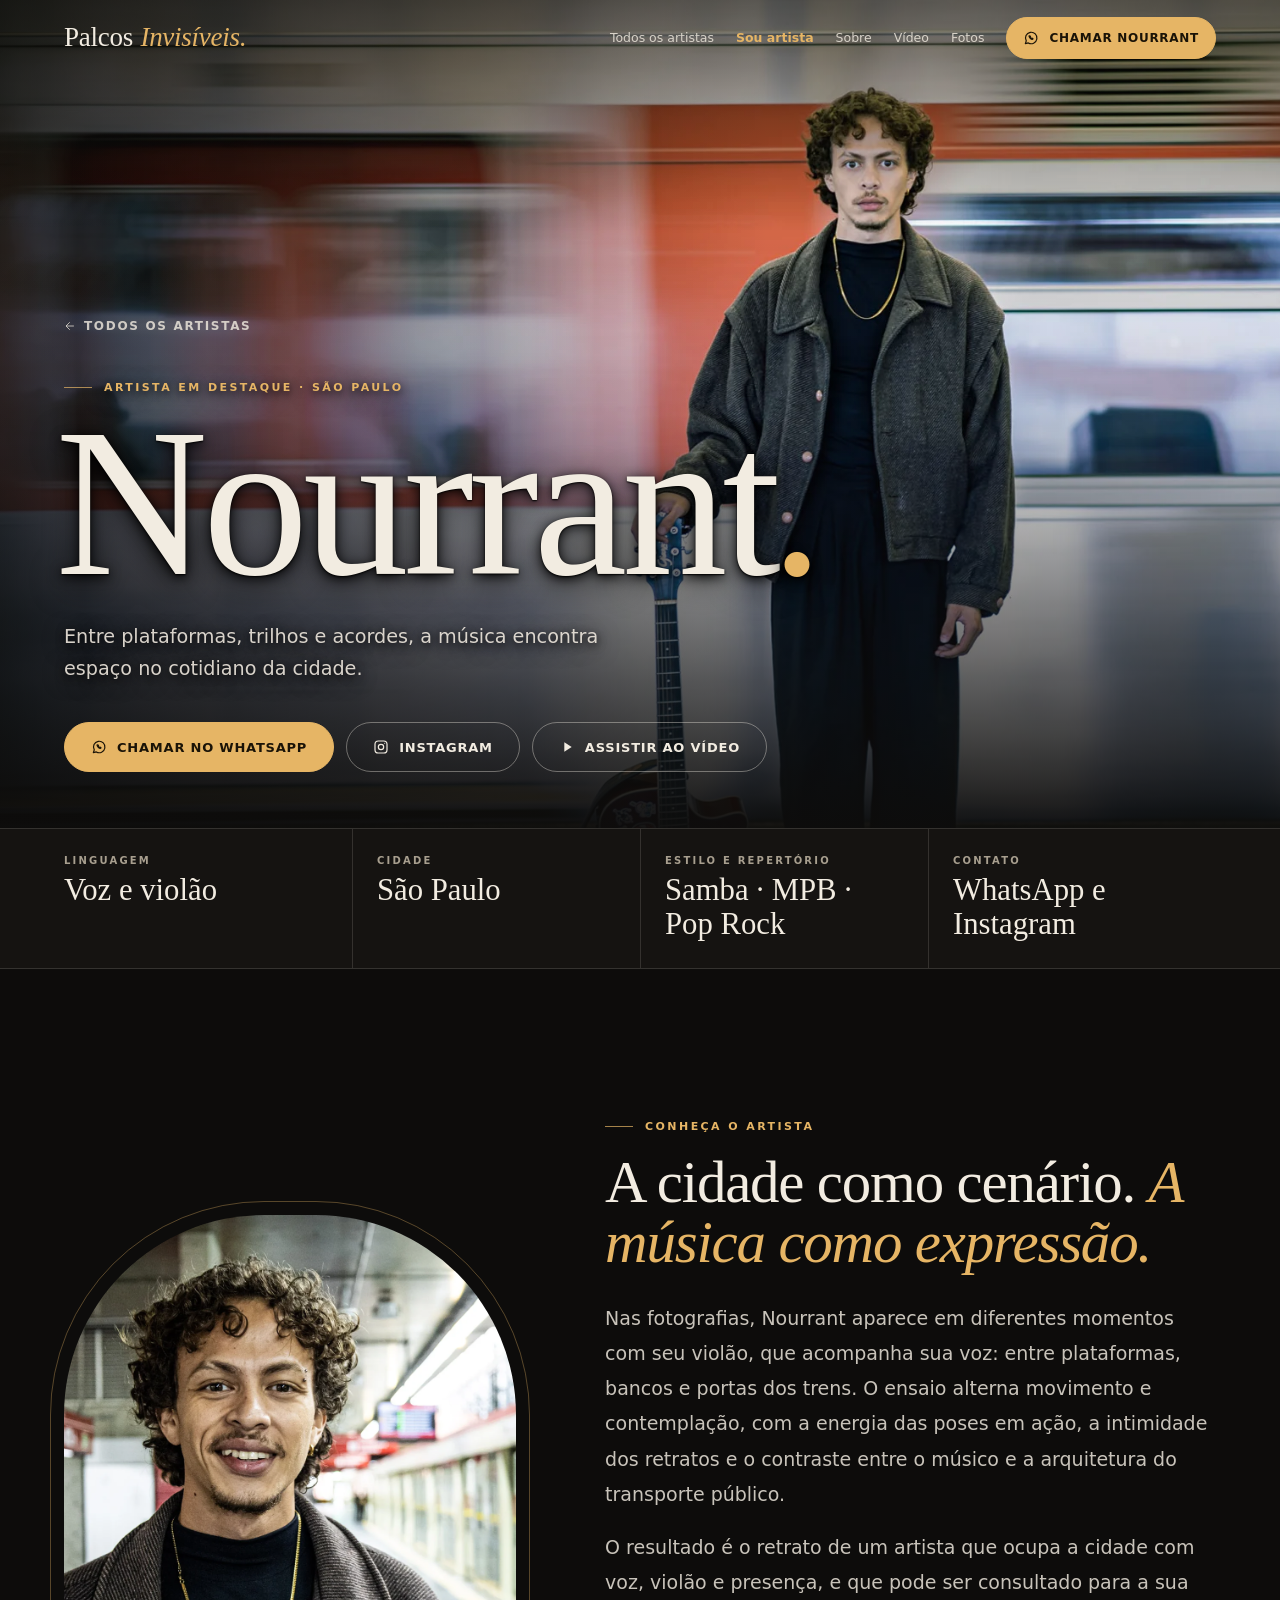
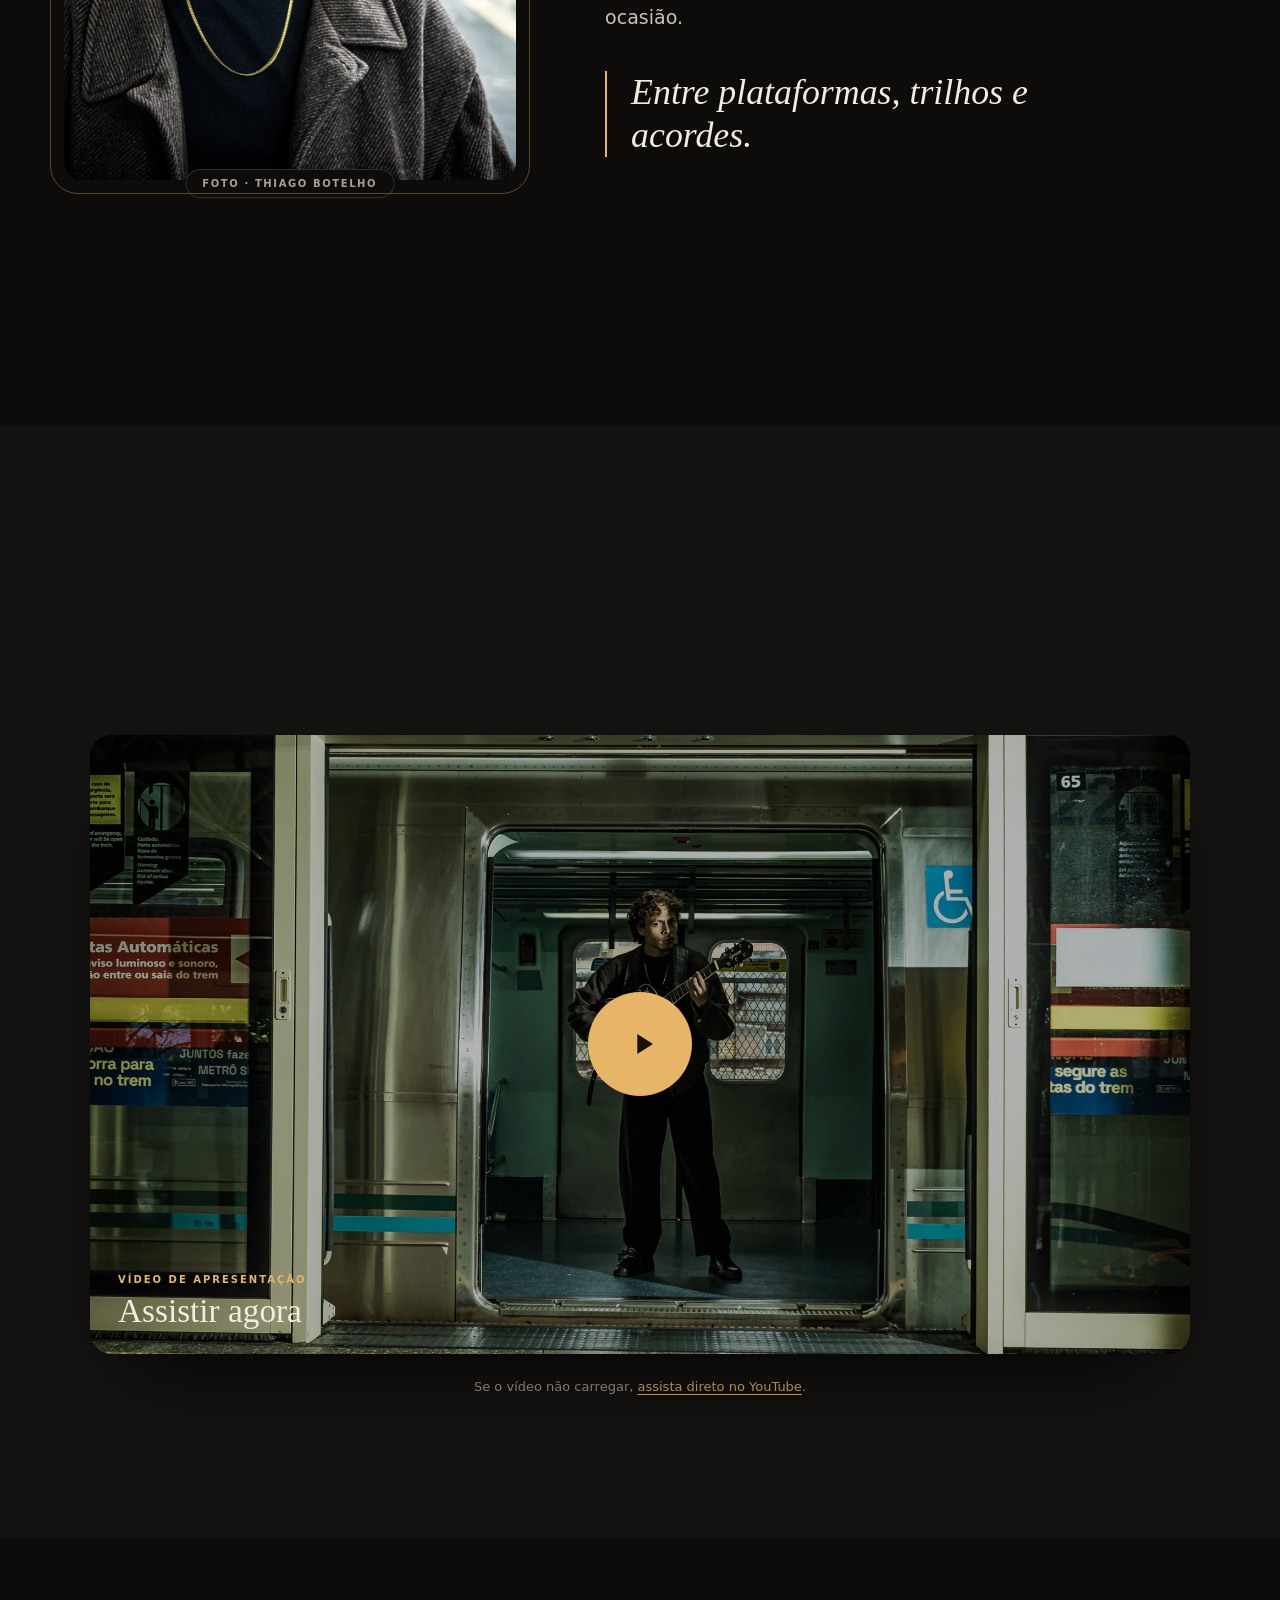
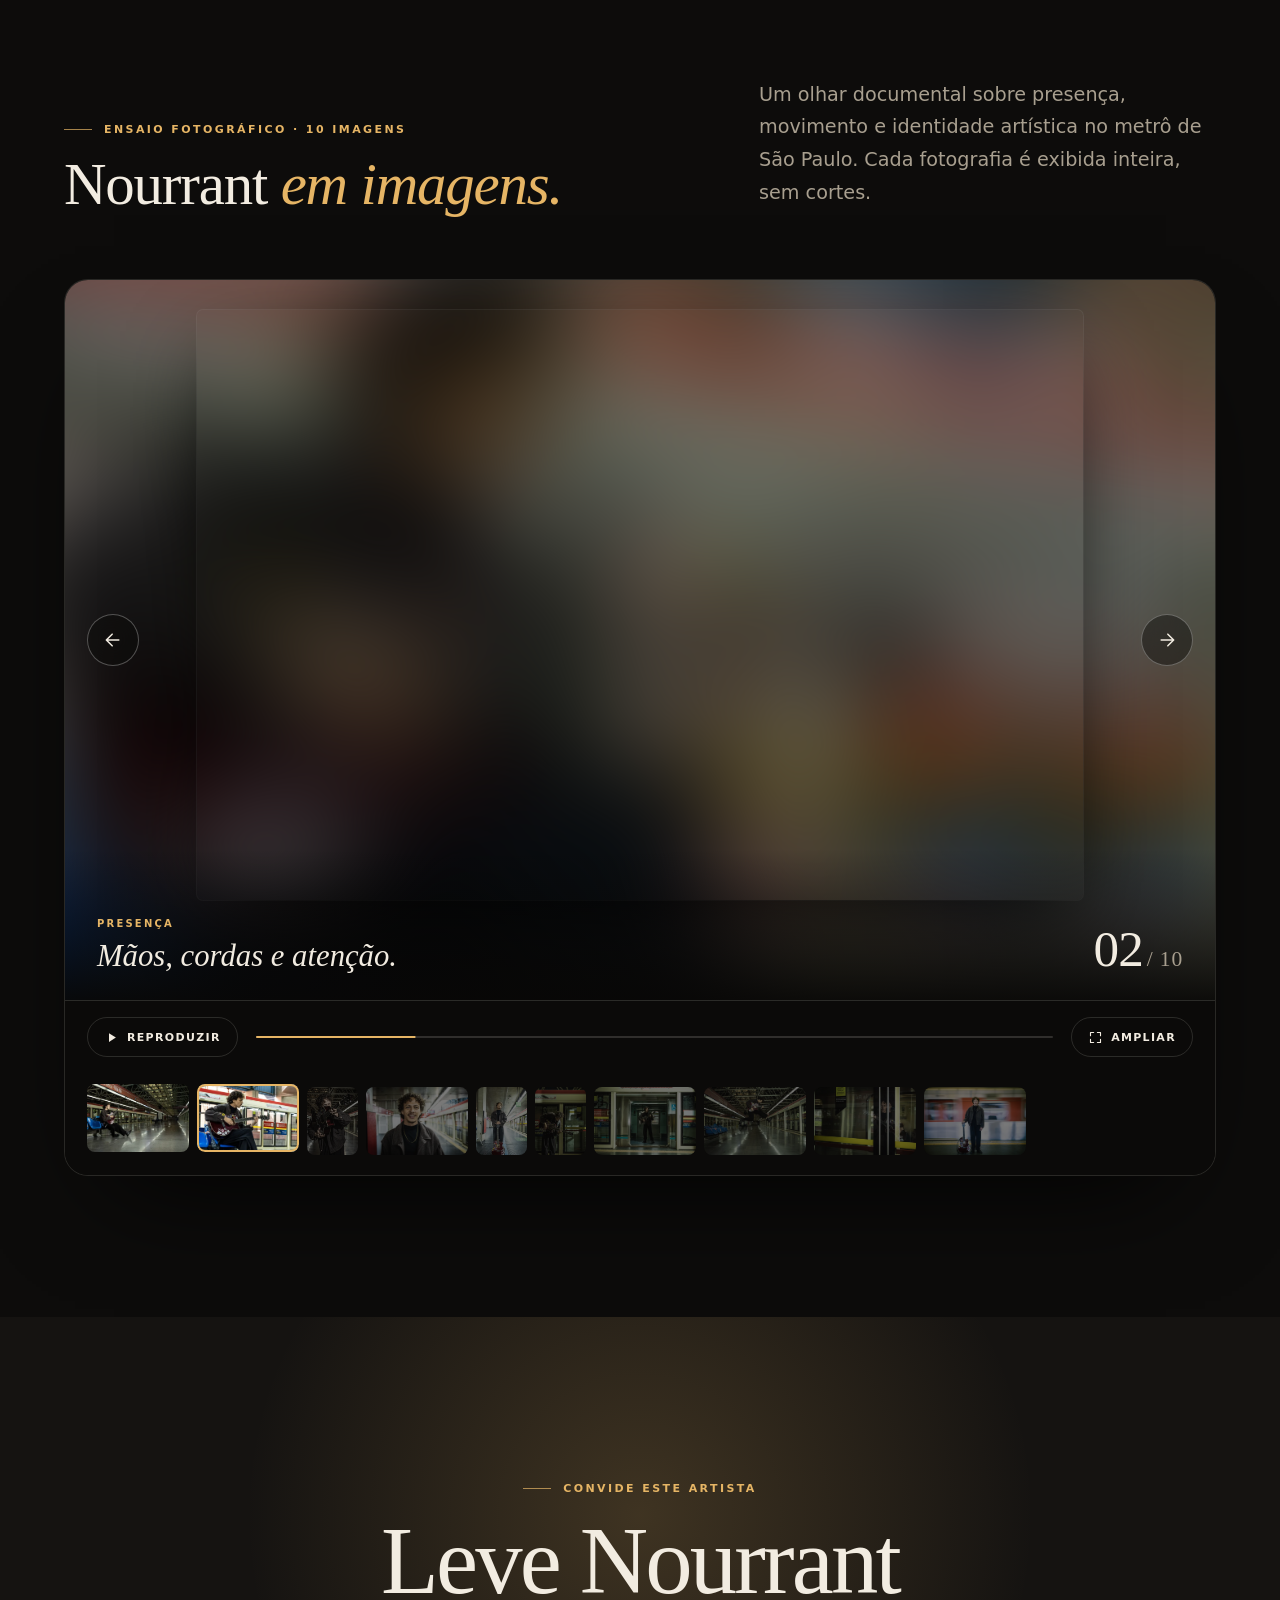
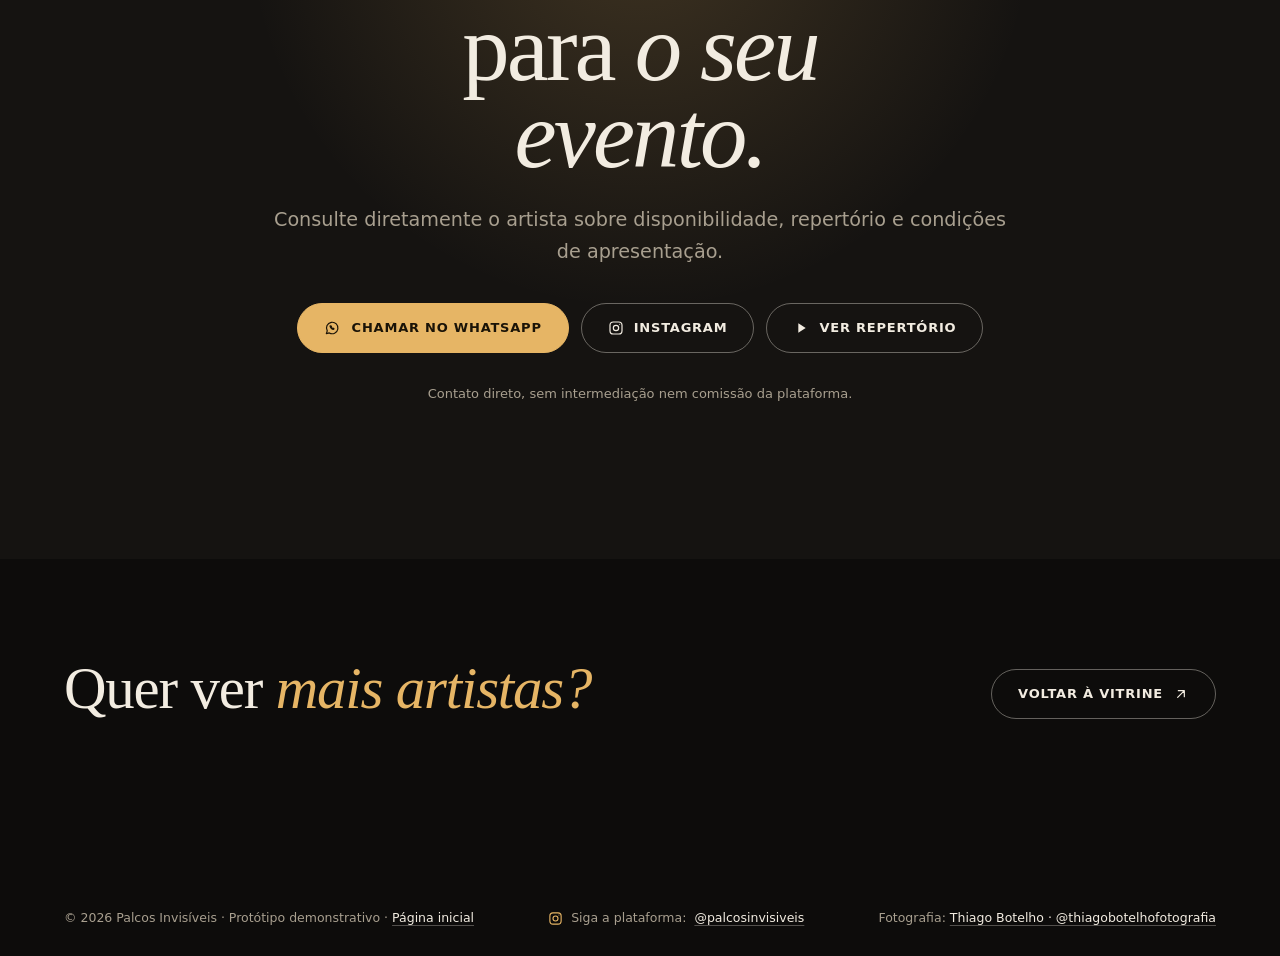
==== commit 8b2a03a1: "primeira dobra" ====
--- a/nourrant.html
+++ b/nourrant.html
@@ -9,8 +9,18 @@
 <meta content="#0d0c0b" name="theme-color"/>
 <meta content="Nourrant — Palcos Invisíveis" property="og:title"/>
 <meta content="Entre plataformas, trilhos e acordes, a música encontra espaço no cotidiano da cidade." property="og:description"/>
-<meta content="assets/img/20.webp" property="og:image"/>
+<meta content="https://www.palcosinvisiveis.com.br/assets/compartilhar-nourrant.jpg" property="og:image"/>
+<meta content="1200" property="og:image:width"/>
+<meta content="630" property="og:image:height"/>
+<meta content="Nourrant no metrô de São Paulo, com o violão" property="og:image:alt"/>
+<meta content="https://www.palcosinvisiveis.com.br/nourrant.html" property="og:url"/>
+<meta content="website" property="og:type"/>
+<meta content="Palcos Invisíveis" property="og:site_name"/>
+<meta content="pt_BR" property="og:locale"/>
+<meta content="summary_large_image" name="twitter:card"/>
+<meta content="https://www.palcosinvisiveis.com.br/assets/compartilhar-nourrant.jpg" name="twitter:image"/>
 <script>document.documentElement.className='js'</script>
+<link rel="preload" as="image" href="assets/img/20-1200.webp" imagesrcset="assets/img/20-800.webp 800w, assets/img/20-1200.webp 1200w, assets/img/20.webp 2000w" imagesizes="(min-width: 861px) 134vw, 100vw" fetchpriority="high">
 <link href="style.css" rel="stylesheet"/>
 </head>
 <body>
@@ -50,7 +60,7 @@
 <main>
 <!-- ================= HERO ================= -->
 <section aria-label="Nourrant" class="p-hero">
-<div class="hero-photo"><img alt="Nourrant parado na plataforma com o violão enquanto um trem passa em movimento" fetchpriority="high" src="assets/img/20.webp"/></div>
+<div class="hero-photo"><img fetchpriority="high" decoding="sync" alt="Nourrant parado na plataforma com o violão enquanto um trem passa em movimento" src="assets/img/20-1200.webp" srcset="assets/img/20-800.webp 800w, assets/img/20-1200.webp 1200w, assets/img/20.webp 2000w" sizes="(min-width: 861px) 134vw, 100vw"/></div>
 <div class="wrap hero-inner">
 <a class="back rise d1" href="index.html#artistas"><svg class="ic"><use href="#i-left"></use></svg> Todos os artistas</a><br/>
 <span class="eyebrow rise d1">Artista em destaque · São Paulo</span>
@@ -77,7 +87,7 @@
 <section class="section" id="sobre">
 <div class="wrap about">
 <figure class="about-photo reveal" style="margin:0">
-<img alt="Retrato de Nourrant sorrindo" loading="lazy" src="assets/img/06.webp"/>
+<img alt="Retrato de Nourrant sorrindo" loading="lazy" src="[data-uri]" data-src="assets/img/06.webp"/>
 <figcaption>Foto · Thiago Botelho</figcaption>
 </figure>
 <div class="about-copy">
@@ -99,7 +109,7 @@
 </div>
 <div class="video reveal" data-yt="ITm0K8K20Uc" id="video-box">
 <button aria-label="Reproduzir vídeo de Nourrant" class="video-poster" type="button">
-<img alt="" loading="lazy" src="assets/img/11.webp"/>
+<img alt="" loading="lazy" src="[data-uri]" data-src="assets/img/11.webp"/>
 <span class="play"><svg class="ic fill"><use href="#i-play"></use></svg></span>
 <span class="vlabel"><small>Vídeo de apresentação</small>Assistir agora</span>
 </button>
@@ -116,23 +126,23 @@
 </div>
 <div aria-label="Ensaio fotográfico de Nourrant. Use as setas do teclado para navegar." aria-roledescription="carrossel" class="cine reveal" id="cine" role="region" tabindex="0">
 <div class="cine-stage">
-<figure class="cine-slide" data-caption="A plataforma inteira como palco." data-chapter="Plataforma"><img alt="Nourrant sentado em um banco azul da plataforma, tocando violão sob a estrutura do metrô" data-full="assets/img/10.webp" decoding="async" src="assets/thumb/10.webp"/></figure>
-
-<figure class="cine-slide" data-caption="Mãos, cordas e atenção." data-chapter="Presença"><img alt="Nourrant em close, tocando um violão decorado com adesivos" data-full="assets/img/03.webp" decoding="async" src="assets/thumb/03.webp"/></figure>
-<figure class="cine-slide portrait" data-caption="O violão em primeiro plano." data-chapter="Presença"><img alt="Nourrant segura o violão em primeiro plano, olhando para a câmera" data-full="assets/img/17.webp" decoding="async" src="assets/thumb/17.webp"/></figure>
-
-<figure class="cine-slide" data-caption="Olhar direto, sorriso aberto." data-chapter="Presença"><img alt="Retrato de Nourrant sorrindo para a câmera" data-full="assets/img/06.webp" decoding="async" src="assets/thumb/06.webp"/></figure>
-
-<figure class="cine-slide portrait" data-caption="De pé, com o violão como companhia." data-chapter="Presença"><img alt="Nourrant em pé na plataforma, com o violão apoiado à frente" data-full="assets/img/04.webp" decoding="async" src="assets/thumb/04.webp"/></figure>
-<figure class="cine-slide portrait" data-caption="Passo a passo, violão em punho." data-chapter="Movimento"><img alt="Nourrant caminha curvado sobre o violão diante das portas do trem" data-full="assets/img/13.webp" decoding="async" src="assets/thumb/13.webp"/></figure>
-
-<figure class="cine-slide" data-caption="Uma pausa no vão do trem." data-chapter="Movimento"><img alt="Nourrant em pé no vão da porta de um trem, com o violão" data-full="assets/img/11.webp" decoding="async" src="assets/thumb/11.webp"/></figure>
-
-<figure class="cine-slide" data-caption="Suspenso no ar, entre um trilho e outro." data-chapter="Movimento"><img alt="Nourrant salta no ar com o violão ao longo da plataforma" data-full="assets/img/15.webp" decoding="async" src="assets/thumb/15.webp"/></figure>
-
-<figure class="cine-slide" data-caption="Reflexos nas portas de vidro." data-chapter="Cidade"><img alt="Nourrant refletido nas portas de vidro do trem" data-full="assets/img/09.webp" decoding="async" src="assets/thumb/09.webp"/></figure>
-
-<figure class="cine-slide" data-caption="O trem passa. Ele fica." data-chapter="Cidade"><img alt="Nourrant parado com o violão enquanto um trem passa em movimento ao fundo" data-full="assets/img/20.webp" decoding="async" src="assets/thumb/20.webp"/></figure>
+<figure class="cine-slide" data-caption="A plataforma inteira como palco." data-chapter="Plataforma"><img loading="lazy" decoding="async" alt="Nourrant sentado em um banco azul da plataforma, tocando violão sob a estrutura do metrô" data-full="assets/img/10.webp" decoding="async" src="[data-uri]" data-src="assets/thumb/10.webp"/></figure>
+
+<figure class="cine-slide" data-caption="Mãos, cordas e atenção." data-chapter="Presença"><img loading="lazy" decoding="async" alt="Nourrant em close, tocando um violão decorado com adesivos" data-full="assets/img/03.webp" decoding="async" src="[data-uri]" data-src="assets/thumb/03.webp"/></figure>
+<figure class="cine-slide portrait" data-caption="O violão em primeiro plano." data-chapter="Presença"><img loading="lazy" decoding="async" alt="Nourrant segura o violão em primeiro plano, olhando para a câmera" data-full="assets/img/17.webp" decoding="async" src="[data-uri]" data-src="assets/thumb/17.webp"/></figure>
+
+<figure class="cine-slide" data-caption="Olhar direto, sorriso aberto." data-chapter="Presença"><img loading="lazy" decoding="async" alt="Retrato de Nourrant sorrindo para a câmera" data-full="assets/img/06.webp" decoding="async" src="[data-uri]" data-src="assets/thumb/06.webp"/></figure>
+
+<figure class="cine-slide portrait" data-caption="De pé, com o violão como companhia." data-chapter="Presença"><img loading="lazy" decoding="async" alt="Nourrant em pé na plataforma, com o violão apoiado à frente" data-full="assets/img/04.webp" decoding="async" src="[data-uri]" data-src="assets/thumb/04.webp"/></figure>
+<figure class="cine-slide portrait" data-caption="Passo a passo, violão em punho." data-chapter="Movimento"><img loading="lazy" decoding="async" alt="Nourrant caminha curvado sobre o violão diante das portas do trem" data-full="assets/img/13.webp" decoding="async" src="[data-uri]" data-src="assets/thumb/13.webp"/></figure>
+
+<figure class="cine-slide" data-caption="Uma pausa no vão do trem." data-chapter="Movimento"><img loading="lazy" decoding="async" alt="Nourrant em pé no vão da porta de um trem, com o violão" data-full="assets/img/11.webp" decoding="async" src="[data-uri]" data-src="assets/thumb/11.webp"/></figure>
+
+<figure class="cine-slide" data-caption="Suspenso no ar, entre um trilho e outro." data-chapter="Movimento"><img loading="lazy" decoding="async" alt="Nourrant salta no ar com o violão ao longo da plataforma" data-full="assets/img/15.webp" decoding="async" src="[data-uri]" data-src="assets/thumb/15.webp"/></figure>
+
+<figure class="cine-slide" data-caption="Reflexos nas portas de vidro." data-chapter="Cidade"><img loading="lazy" decoding="async" alt="Nourrant refletido nas portas de vidro do trem" data-full="assets/img/09.webp" decoding="async" src="[data-uri]" data-src="assets/thumb/09.webp"/></figure>
+
+<figure class="cine-slide" data-caption="O trem passa. Ele fica." data-chapter="Cidade"><img loading="lazy" decoding="async" alt="Nourrant parado com o violão enquanto um trem passa em movimento ao fundo" data-full="assets/img/20.webp" decoding="async" src="[data-uri]" data-src="assets/thumb/20.webp"/></figure>
 <button aria-label="Fotografia anterior" class="cine-arrow prev" type="button"><svg class="ic"><use href="#i-left"></use></svg></button>
 <button aria-label="Próxima fotografia" class="cine-arrow next" type="button"><svg class="ic"><use href="#i-right"></use></svg></button>
 <div aria-live="polite" class="cine-cap">
@@ -235,18 +245,18 @@
 </main>
 <footer class="site-footer">
 <div class="wrap">
-<div class="foot-bottom" style="padding-top:0"><span>© 2026 Palcos Invisíveis · Protótipo demonstrativo · <a href="index.html">Página inicial</a></span><span>Fotografia: <a href="https://www.instagram.com/thiagobotelhofotografia/" rel="noopener noreferrer" target="_blank">Thiago Botelho · @thiagobotelhofotografia</a></span></div>
+<div class="foot-bottom" style="padding-top:0"><span>© 2026 Palcos Invisíveis · Protótipo demonstrativo · <a href="index.html">Página inicial</a></span><span class="foot-insta"><svg class="ic" viewBox="0 0 24 24" aria-hidden="true"><rect x="3" y="3" width="18" height="18" rx="5"/><circle cx="12" cy="12" r="4"/><circle cx="17.5" cy="6.5" r=".8" fill="currentColor" stroke="none"/></svg>Siga a plataforma: <a href="https://www.instagram.com/palcosinvisiveis/" target="_blank" rel="noopener noreferrer">@palcosinvisiveis</a></span><span>Fotografia: <a href="https://www.instagram.com/thiagobotelhofotografia/" rel="noopener noreferrer" target="_blank">Thiago Botelho · @thiagobotelhofotografia</a></span></div>
 </div>
 </footer>
 <div aria-label="Fotografia ampliada" aria-modal="true" class="lightbox" id="lightbox" role="dialog">
 <button aria-label="Fechar" class="lb-btn lb-close" type="button"><svg class="ic"><use href="#i-x"></use></svg></button>
 <button aria-label="Anterior" class="lb-btn lb-prev" type="button"><svg class="ic"><use href="#i-left"></use></svg></button>
 <button aria-label="Próxima" class="lb-btn lb-next" type="button"><svg class="ic"><use href="#i-right"></use></svg></button>
-<img alt=""/>
+<img loading="lazy" decoding="async" alt=""/>
 <div class="lb-cap"></div>
 </div>
 <dialog aria-labelledby="dlg-title" class="modal" id="contact-dialog"><div class="modal-in"><button aria-label="Fechar" class="x" data-close="" type="button"><svg class="ic"><use href="#i-x"></use></svg></button><span class="eyebrow" id="dlg-eyebrow">Em breve</span><h3 id="dlg-title"></h3><p id="dlg-text"></p><div class="actions"><button class="btn" data-close="" type="button">Entendi</button></div></div></dialog>
-<script src="script.js"></script>
+<script src="script.js" defer></script>
 <script>
 (function(){
   const toggle=document.getElementById('repertorio-toggle');
--- a/style.css
+++ b/style.css
@@ -436,13 +436,6 @@
   .quickbar .wrap{grid-template-columns:repeat(2,1fr)}.qb:nth-child(3){padding-left:0;border-left:0}.qb:nth-child(n+3){border-top:1px solid var(--line)}
 }
 @media (max-width:860px){
-  .burger{display:flex}
-  .nav{position:fixed;inset:0;background:rgba(13,12,11,.97);flex-direction:column;justify-content:center;gap:26px;opacity:0;visibility:hidden;transition:opacity .35s,visibility .35s;z-index:-1}
-  .menu-open .nav{opacity:1;visibility:visible}
-  .menu-open .burger{position:relative;z-index:2}
-  .nav a:not(.btn){font:400 38px var(--serif);color:var(--ink)}
-  .nav .btn{margin-top:10px}
-  .site-header{z-index:120}
   .cine-slide>img{max-width:calc(100% - 28px)}.js .cine-slide{padding:20px 0 96px}
   .cine-arrow{width:42px;height:42px;top:calc(50% - 60px)}.cine-arrow.prev{left:10px}.cine-arrow.next{right:10px}
   .cine-cap{padding:60px 18px 18px}
@@ -512,3 +505,34 @@
 .rep-group{border-top:1px solid rgba(255,255,255,.17)}.rep-group:last-child{border-bottom:1px solid rgba(255,255,255,.17)}
 .rep-group summary{cursor:pointer;display:flex;align-items:center;justify-content:space-between;gap:16px;padding:20px 4px;color:#f7f1e8;font-weight:600;font-size:19px;list-style:none}.rep-group summary::-webkit-details-marker{display:none}.rep-group summary::after{content:'+';font-size:26px;color:#d4ac70;font-weight:300}.rep-group[open] summary::after{content:'−'}.rep-count{margin-left:auto;font-size:12px;letter-spacing:.06em;color:#c8a678;font-weight:400;white-space:nowrap}
 .rep-songs{padding:0 0 22px 28px;margin:0;list-style:decimal;color:#c8a678;display:grid;grid-template-columns:repeat(2,minmax(0,1fr));gap:0 32px}.rep-songs li{padding:11px 4px;border-bottom:1px solid rgba(255,255,255,.08);padding-left:5px}.rep-song{display:block;color:#f4eee4;font-size:15px}.rep-artist{display:block;color:#a9a198;font-size:12px;margin-top:4px}@media(max-width:620px){.rep-songs{grid-template-columns:1fr}.rep-group summary{font-size:17px}.repertorio-panel{margin-top:20px}}
+
+/* ============================================================
+   AJUSTES — 12/11/2026
+   ============================================================ */
+/* menu do computador: nada quebra em duas linhas */
+.nav a,.nav .btn{white-space:nowrap}
+@media (min-width:1280px){
+  .nav{gap:22px}
+  .nav a:not(.btn){font-size:12.5px}
+  .nav .btn.sm{padding:0 16px}
+}
+/* menu do celular / tablet (abaixo de 1280px) */
+@media (max-width:1279px){
+  .burger{display:flex}
+  .site-header{z-index:120}
+  .menu-open .site-header{backdrop-filter:none;-webkit-backdrop-filter:none;background:transparent;border-color:transparent}
+  .menu-open .logo,.menu-open .burger{position:relative;z-index:2}
+  .nav{position:fixed;inset:0;height:100vh;height:100dvh;background:var(--bg);flex-direction:column;align-items:center;justify-content:flex-start;gap:clamp(14px,2.6vh,26px);
+    padding:calc(86px + 2vh) var(--pad) calc(32px + env(safe-area-inset-bottom));overflow-y:auto;opacity:0;visibility:hidden;transition:opacity .35s,visibility .35s;z-index:1}
+  .nav>:first-child{margin-top:auto}
+  .nav>:last-child{margin-bottom:auto}
+  .menu-open .nav{opacity:1;visibility:visible}
+  .nav a:not(.btn){font:400 clamp(28px,5.2vh,38px)/1.1 var(--serif);color:var(--ink);text-align:center}
+  .nav .btn{margin-top:6px}
+}
+/* setas da foto ampliada: a legenda não bloqueia mais o toque */
+.lb-cap{pointer-events:none}
+.lb-btn{z-index:2}
+/* Instagram da plataforma no rodapé */
+.foot-insta{display:inline-flex;align-items:center;gap:8px}
+.foot-insta .ic{font-size:15px;color:var(--gold)}
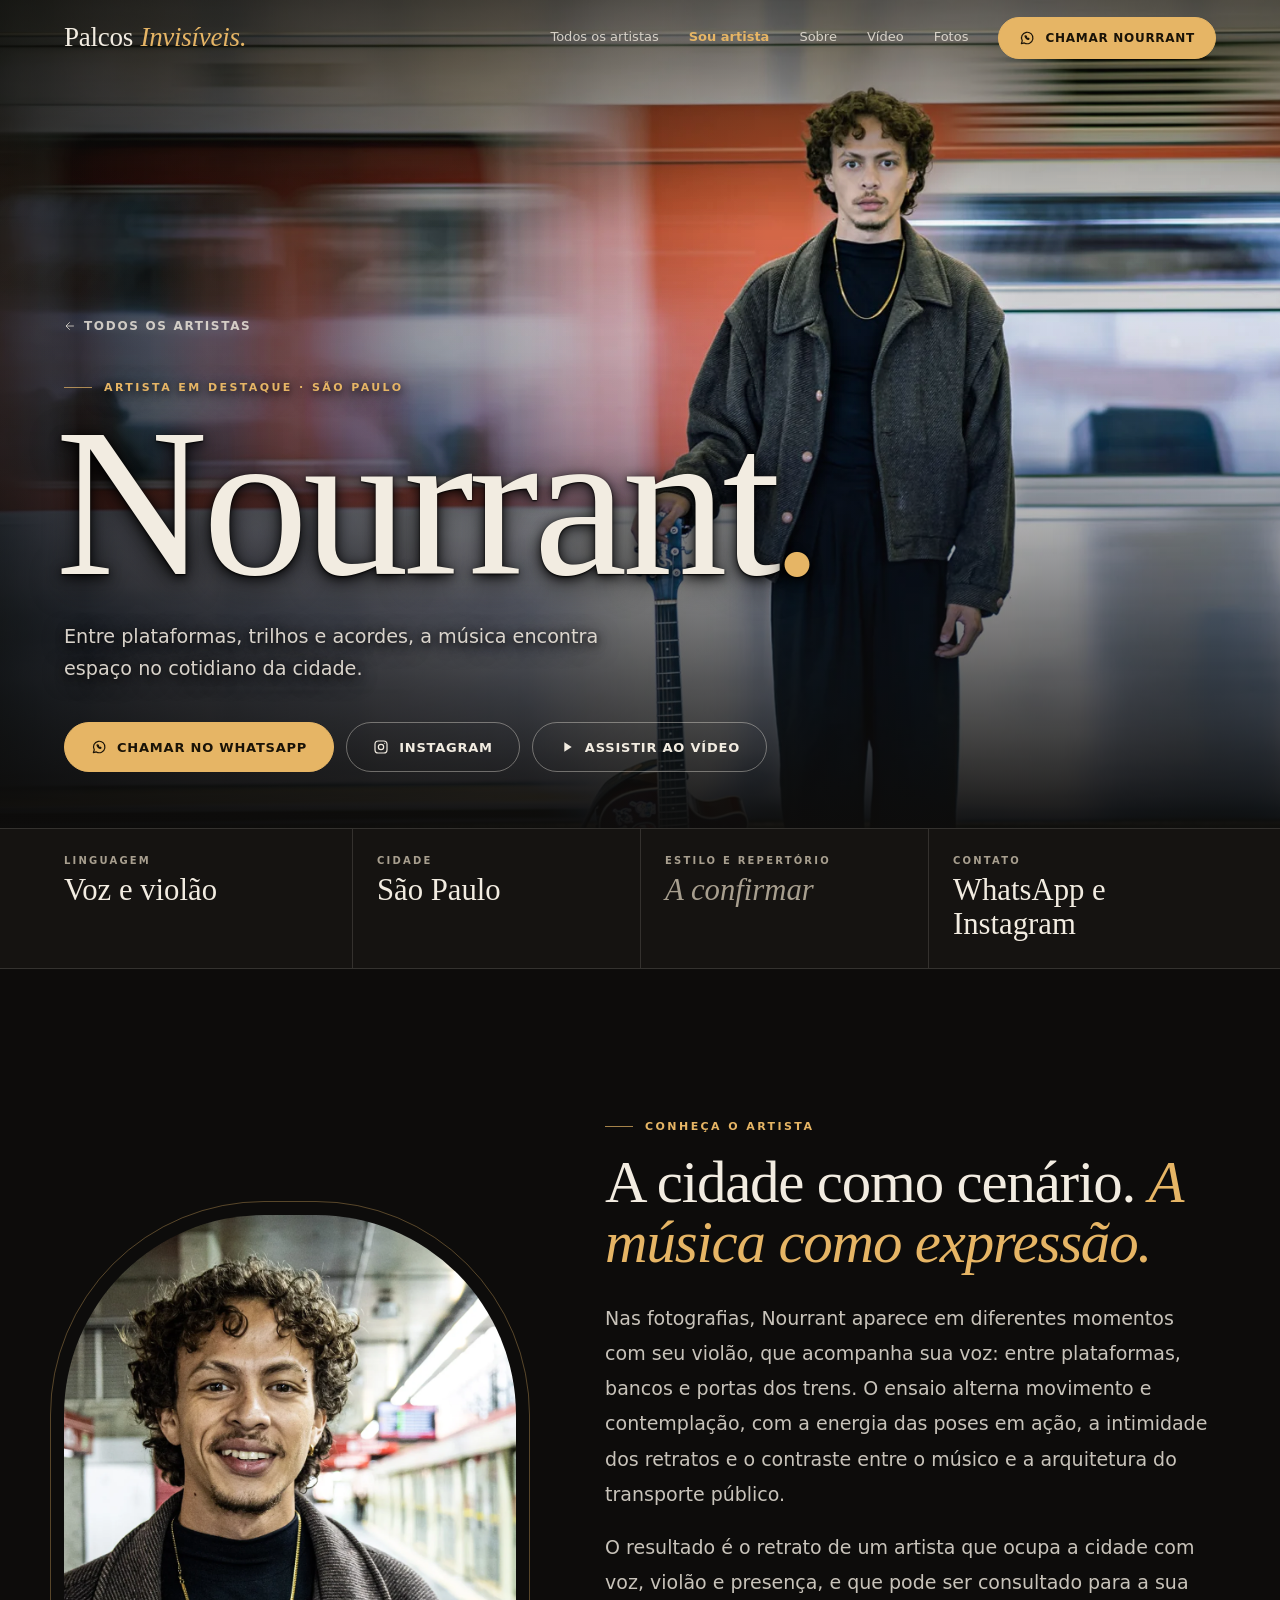
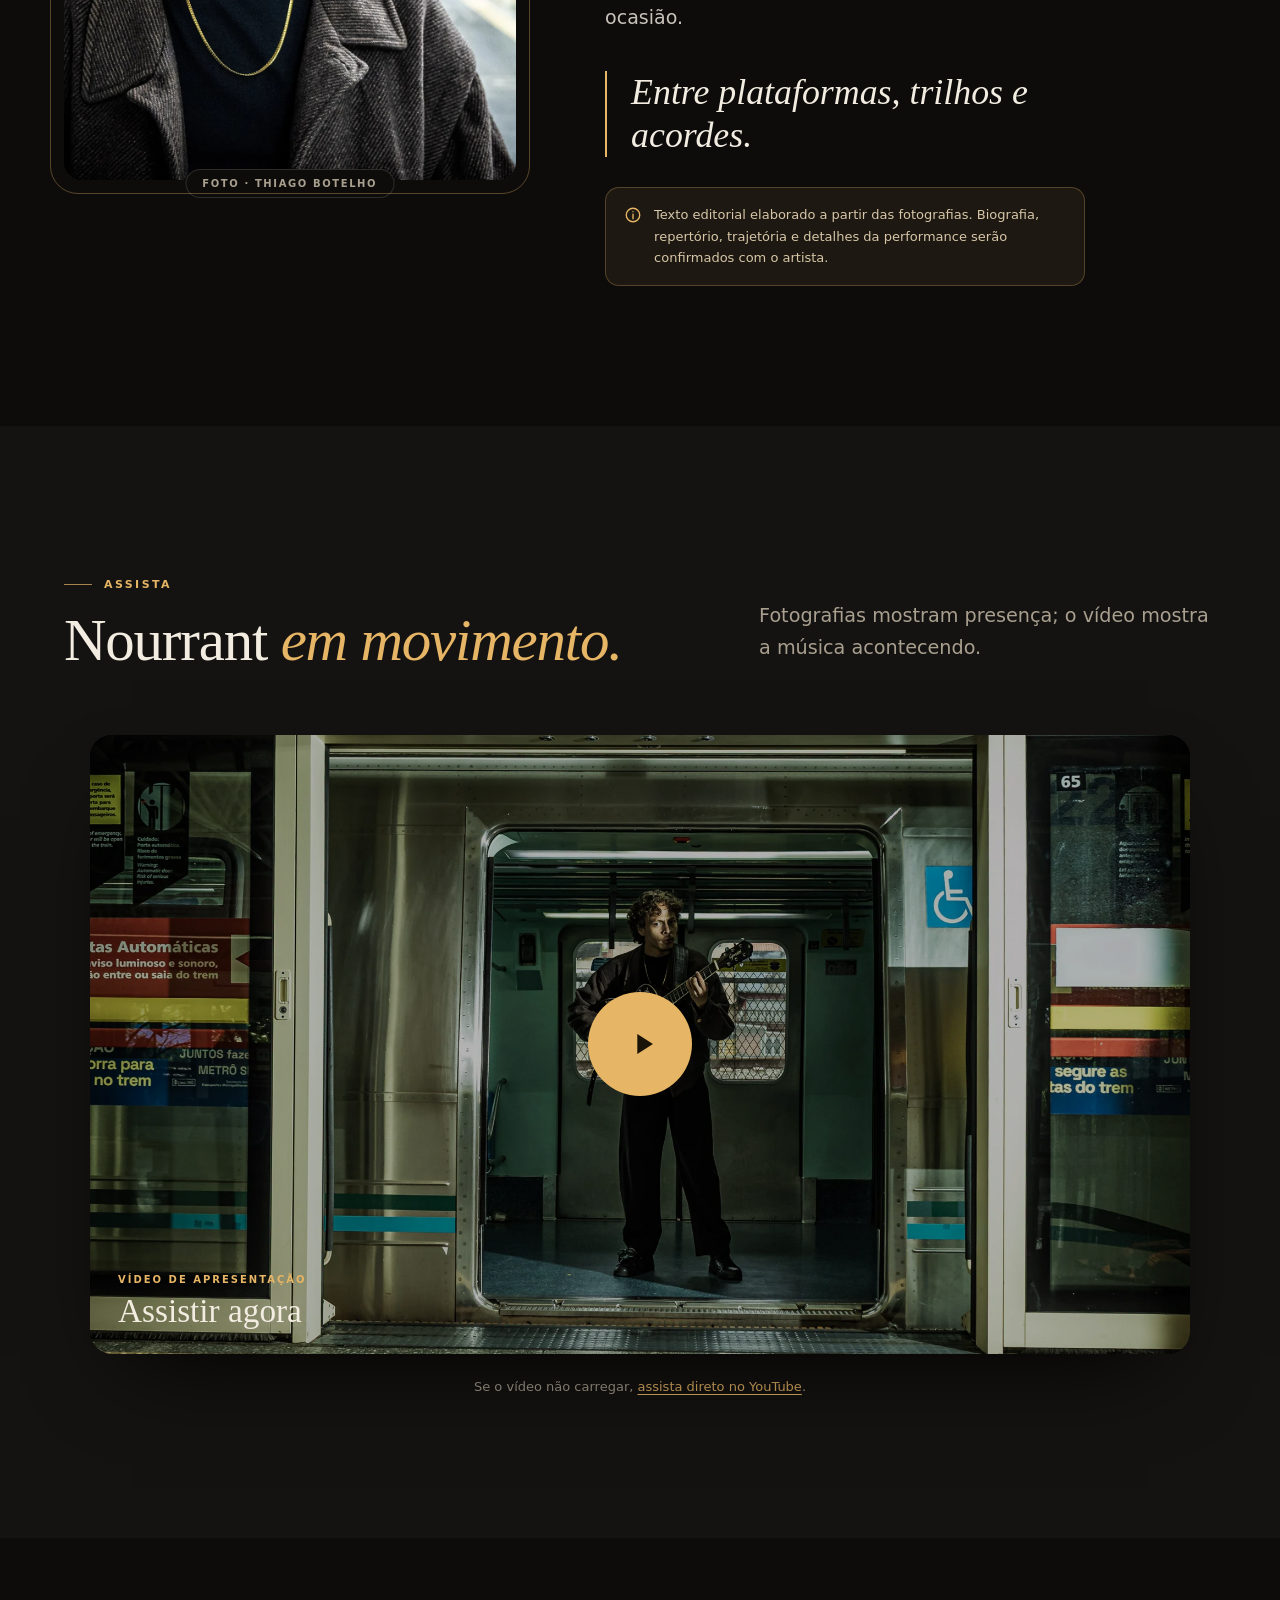
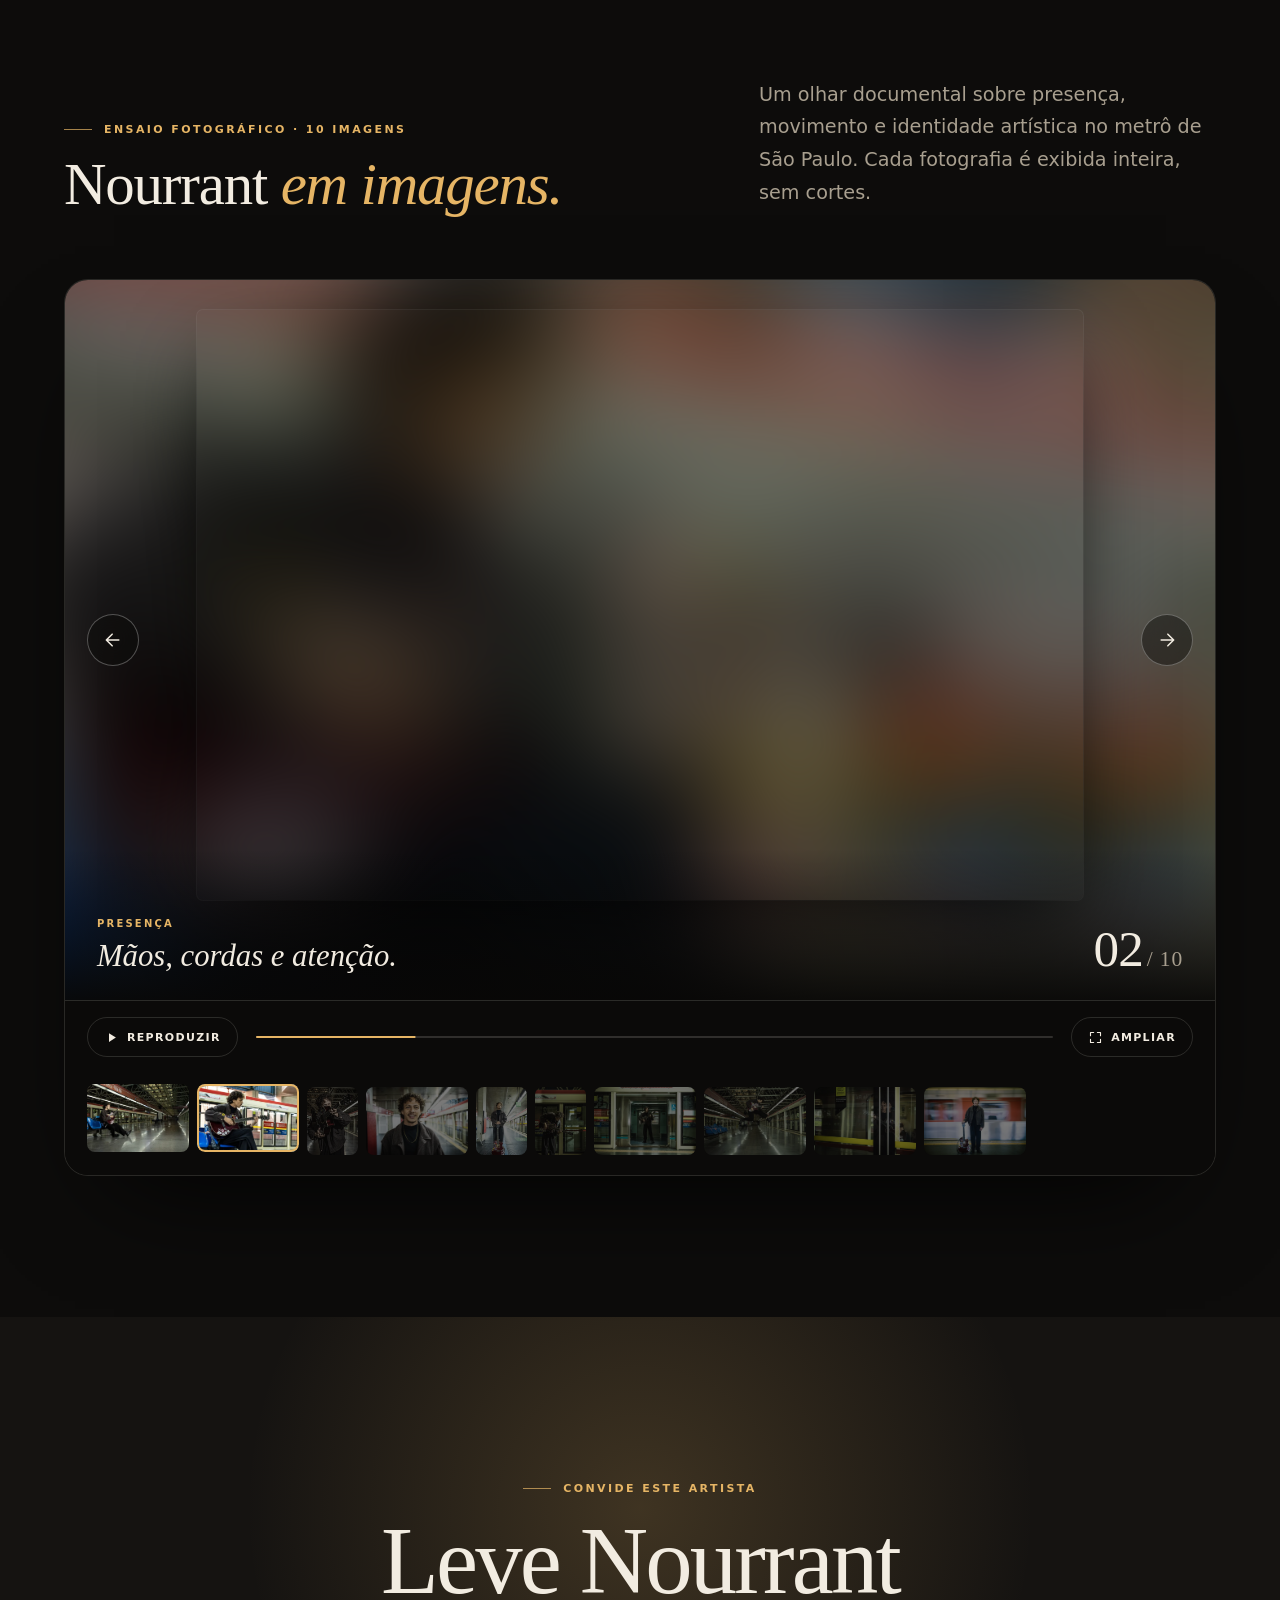
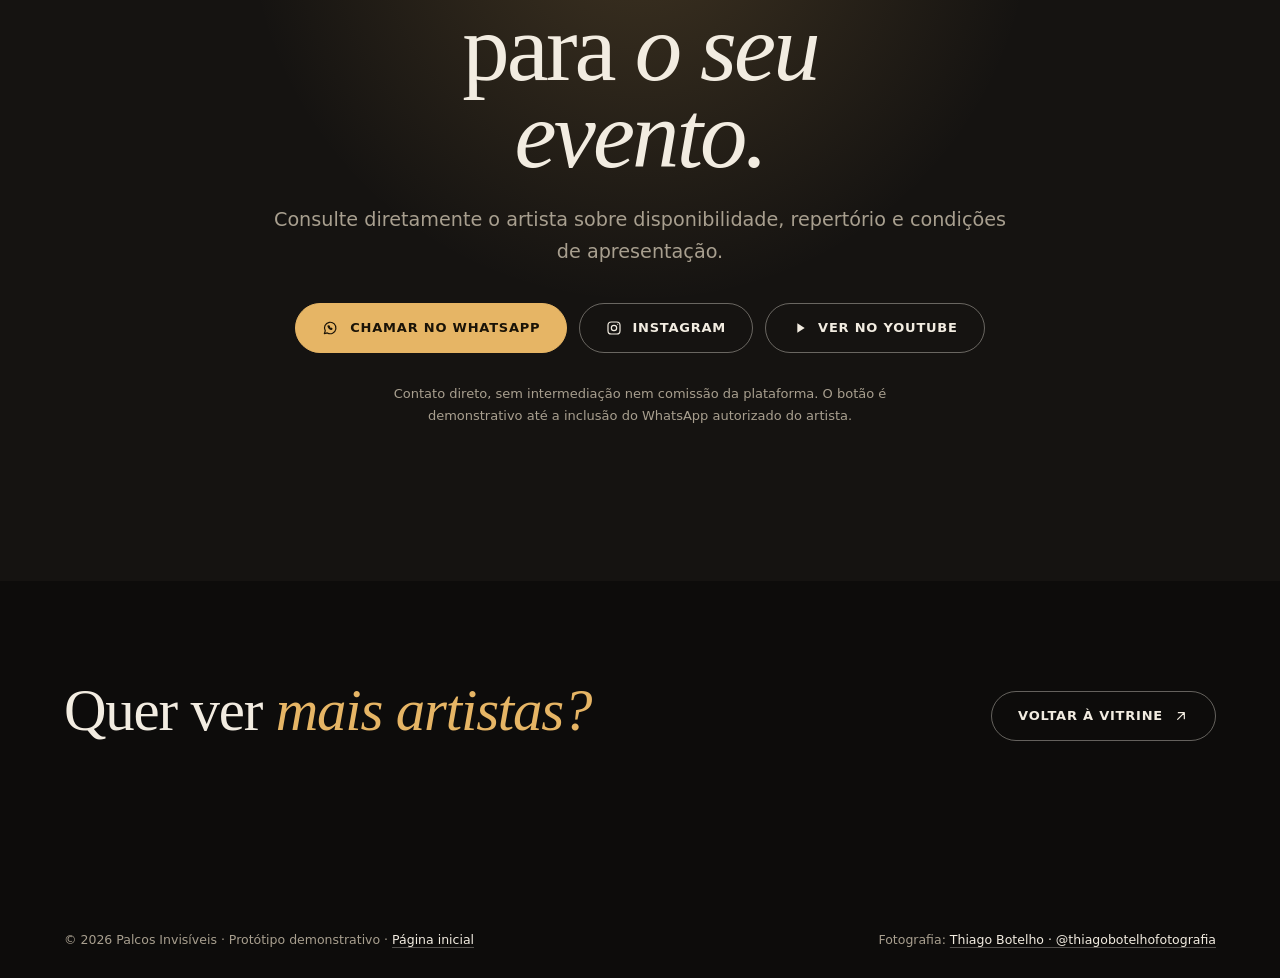
==== commit 857a1853: "retorno" ====
--- a/nourrant.html
+++ b/nourrant.html
@@ -9,18 +9,8 @@
 <meta content="#0d0c0b" name="theme-color"/>
 <meta content="Nourrant — Palcos Invisíveis" property="og:title"/>
 <meta content="Entre plataformas, trilhos e acordes, a música encontra espaço no cotidiano da cidade." property="og:description"/>
-<meta content="https://www.palcosinvisiveis.com.br/assets/compartilhar-nourrant.jpg" property="og:image"/>
-<meta content="1200" property="og:image:width"/>
-<meta content="630" property="og:image:height"/>
-<meta content="Nourrant no metrô de São Paulo, com o violão" property="og:image:alt"/>
-<meta content="https://www.palcosinvisiveis.com.br/nourrant.html" property="og:url"/>
-<meta content="website" property="og:type"/>
-<meta content="Palcos Invisíveis" property="og:site_name"/>
-<meta content="pt_BR" property="og:locale"/>
-<meta content="summary_large_image" name="twitter:card"/>
-<meta content="https://www.palcosinvisiveis.com.br/assets/compartilhar-nourrant.jpg" name="twitter:image"/>
+<meta content="assets/img/20.webp" property="og:image"/>
 <script>document.documentElement.className='js'</script>
-<link rel="preload" as="image" href="assets/img/20-1200.webp" imagesrcset="assets/img/20-800.webp 800w, assets/img/20-1200.webp 1200w, assets/img/20.webp 2000w" imagesizes="(min-width: 861px) 134vw, 100vw" fetchpriority="high">
 <link href="style.css" rel="stylesheet"/>
 </head>
 <body>
@@ -60,7 +50,7 @@
 <main>
 <!-- ================= HERO ================= -->
 <section aria-label="Nourrant" class="p-hero">
-<div class="hero-photo"><img fetchpriority="high" decoding="sync" alt="Nourrant parado na plataforma com o violão enquanto um trem passa em movimento" src="assets/img/20-1200.webp" srcset="assets/img/20-800.webp 800w, assets/img/20-1200.webp 1200w, assets/img/20.webp 2000w" sizes="(min-width: 861px) 134vw, 100vw"/></div>
+<div class="hero-photo"><img alt="Nourrant parado na plataforma com o violão enquanto um trem passa em movimento" fetchpriority="high" src="assets/img/20.webp"/></div>
 <div class="wrap hero-inner">
 <a class="back rise d1" href="index.html#artistas"><svg class="ic"><use href="#i-left"></use></svg> Todos os artistas</a><br/>
 <span class="eyebrow rise d1">Artista em destaque · São Paulo</span>
@@ -79,7 +69,7 @@
 <div class="wrap">
 <div class="qb"><small>Linguagem</small><b>Voz e violão</b></div>
 <div class="qb"><small>Cidade</small><b>São Paulo</b></div>
-<div class="qb"><small>Estilo e repertório</small><b>Samba · MPB · Pop Rock</b></div>
+<div class="qb"><small>Estilo e repertório</small><b class="tbc">A confirmar</b></div>
 <div class="qb"><small>Contato</small><b>WhatsApp e Instagram</b></div>
 </div>
 </div>
@@ -87,7 +77,7 @@
 <section class="section" id="sobre">
 <div class="wrap about">
 <figure class="about-photo reveal" style="margin:0">
-<img alt="Retrato de Nourrant sorrindo" loading="lazy" src="[data-uri]" data-src="assets/img/06.webp"/>
+<img alt="Retrato de Nourrant sorrindo" loading="lazy" src="assets/img/06.webp"/>
 <figcaption>Foto · Thiago Botelho</figcaption>
 </figure>
 <div class="about-copy">
@@ -96,7 +86,7 @@
 <p class="body reveal">Nas fotografias, Nourrant aparece em diferentes momentos com seu violão, que acompanha sua voz: entre plataformas, bancos e portas dos trens. O ensaio alterna movimento e contemplação, com a energia das poses em ação, a intimidade dos retratos e o contraste entre o músico e a arquitetura do transporte público.</p>
 <p class="body reveal">O resultado é o retrato de um artista que ocupa a cidade com voz, violão e presença, e que pode ser consultado para a sua ocasião.</p>
 <p class="pull reveal">Entre plataformas, trilhos e acordes.</p>
-<div class="tbc-note reveal"><svg class="ic"><use href="#i-info"></use></svg><span>Texto editorial elaborado a partir das fotografias. Biografia, lista de músicas, trajetória e detalhes da performance serão confirmados com o artista.</span></div>
+<div class="tbc-note reveal"><svg class="ic"><use href="#i-info"></use></svg><span>Texto editorial elaborado a partir das fotografias. Biografia, repertório, trajetória e detalhes da performance serão confirmados com o artista.</span></div>
 </div>
 </div>
 </section>
@@ -109,7 +99,7 @@
 </div>
 <div class="video reveal" data-yt="ITm0K8K20Uc" id="video-box">
 <button aria-label="Reproduzir vídeo de Nourrant" class="video-poster" type="button">
-<img alt="" loading="lazy" src="[data-uri]" data-src="assets/img/11.webp"/>
+<img alt="" loading="lazy" src="assets/img/11.webp"/>
 <span class="play"><svg class="ic fill"><use href="#i-play"></use></svg></span>
 <span class="vlabel"><small>Vídeo de apresentação</small>Assistir agora</span>
 </button>
@@ -126,23 +116,23 @@
 </div>
 <div aria-label="Ensaio fotográfico de Nourrant. Use as setas do teclado para navegar." aria-roledescription="carrossel" class="cine reveal" id="cine" role="region" tabindex="0">
 <div class="cine-stage">
-<figure class="cine-slide" data-caption="A plataforma inteira como palco." data-chapter="Plataforma"><img loading="lazy" decoding="async" alt="Nourrant sentado em um banco azul da plataforma, tocando violão sob a estrutura do metrô" data-full="assets/img/10.webp" decoding="async" src="[data-uri]" data-src="assets/thumb/10.webp"/></figure>
+<figure class="cine-slide" data-caption="A plataforma inteira como palco." data-chapter="Plataforma"><img alt="Nourrant sentado em um banco azul da plataforma, tocando violão sob a estrutura do metrô" data-full="assets/img/10.webp" decoding="async" src="assets/thumb/10.webp"/></figure>
 
-<figure class="cine-slide" data-caption="Mãos, cordas e atenção." data-chapter="Presença"><img loading="lazy" decoding="async" alt="Nourrant em close, tocando um violão decorado com adesivos" data-full="assets/img/03.webp" decoding="async" src="[data-uri]" data-src="assets/thumb/03.webp"/></figure>
-<figure class="cine-slide portrait" data-caption="O violão em primeiro plano." data-chapter="Presença"><img loading="lazy" decoding="async" alt="Nourrant segura o violão em primeiro plano, olhando para a câmera" data-full="assets/img/17.webp" decoding="async" src="[data-uri]" data-src="assets/thumb/17.webp"/></figure>
+<figure class="cine-slide" data-caption="Mãos, cordas e atenção." data-chapter="Presença"><img alt="Nourrant em close, tocando um violão decorado com adesivos" data-full="assets/img/03.webp" decoding="async" src="assets/thumb/03.webp"/></figure>
+<figure class="cine-slide portrait" data-caption="O violão em primeiro plano." data-chapter="Presença"><img alt="Nourrant segura o violão em primeiro plano, olhando para a câmera" data-full="assets/img/17.webp" decoding="async" src="assets/thumb/17.webp"/></figure>
 
-<figure class="cine-slide" data-caption="Olhar direto, sorriso aberto." data-chapter="Presença"><img loading="lazy" decoding="async" alt="Retrato de Nourrant sorrindo para a câmera" data-full="assets/img/06.webp" decoding="async" src="[data-uri]" data-src="assets/thumb/06.webp"/></figure>
+<figure class="cine-slide" data-caption="Olhar direto, sorriso aberto." data-chapter="Presença"><img alt="Retrato de Nourrant sorrindo para a câmera" data-full="assets/img/06.webp" decoding="async" src="assets/thumb/06.webp"/></figure>
 
-<figure class="cine-slide portrait" data-caption="De pé, com o violão como companhia." data-chapter="Presença"><img loading="lazy" decoding="async" alt="Nourrant em pé na plataforma, com o violão apoiado à frente" data-full="assets/img/04.webp" decoding="async" src="[data-uri]" data-src="assets/thumb/04.webp"/></figure>
-<figure class="cine-slide portrait" data-caption="Passo a passo, violão em punho." data-chapter="Movimento"><img loading="lazy" decoding="async" alt="Nourrant caminha curvado sobre o violão diante das portas do trem" data-full="assets/img/13.webp" decoding="async" src="[data-uri]" data-src="assets/thumb/13.webp"/></figure>
+<figure class="cine-slide portrait" data-caption="De pé, com o violão como companhia." data-chapter="Presença"><img alt="Nourrant em pé na plataforma, com o violão apoiado à frente" data-full="assets/img/04.webp" decoding="async" src="assets/thumb/04.webp"/></figure>
+<figure class="cine-slide portrait" data-caption="Passo a passo, violão em punho." data-chapter="Movimento"><img alt="Nourrant caminha curvado sobre o violão diante das portas do trem" data-full="assets/img/13.webp" decoding="async" src="assets/thumb/13.webp"/></figure>
 
-<figure class="cine-slide" data-caption="Uma pausa no vão do trem." data-chapter="Movimento"><img loading="lazy" decoding="async" alt="Nourrant em pé no vão da porta de um trem, com o violão" data-full="assets/img/11.webp" decoding="async" src="[data-uri]" data-src="assets/thumb/11.webp"/></figure>
+<figure class="cine-slide" data-caption="Uma pausa no vão do trem." data-chapter="Movimento"><img alt="Nourrant em pé no vão da porta de um trem, com o violão" data-full="assets/img/11.webp" decoding="async" src="assets/thumb/11.webp"/></figure>
 
-<figure class="cine-slide" data-caption="Suspenso no ar, entre um trilho e outro." data-chapter="Movimento"><img loading="lazy" decoding="async" alt="Nourrant salta no ar com o violão ao longo da plataforma" data-full="assets/img/15.webp" decoding="async" src="[data-uri]" data-src="assets/thumb/15.webp"/></figure>
+<figure class="cine-slide" data-caption="Suspenso no ar, entre um trilho e outro." data-chapter="Movimento"><img alt="Nourrant salta no ar com o violão ao longo da plataforma" data-full="assets/img/15.webp" decoding="async" src="assets/thumb/15.webp"/></figure>
 
-<figure class="cine-slide" data-caption="Reflexos nas portas de vidro." data-chapter="Cidade"><img loading="lazy" decoding="async" alt="Nourrant refletido nas portas de vidro do trem" data-full="assets/img/09.webp" decoding="async" src="[data-uri]" data-src="assets/thumb/09.webp"/></figure>
+<figure class="cine-slide" data-caption="Reflexos nas portas de vidro." data-chapter="Cidade"><img alt="Nourrant refletido nas portas de vidro do trem" data-full="assets/img/09.webp" decoding="async" src="assets/thumb/09.webp"/></figure>
 
-<figure class="cine-slide" data-caption="O trem passa. Ele fica." data-chapter="Cidade"><img loading="lazy" decoding="async" alt="Nourrant parado com o violão enquanto um trem passa em movimento ao fundo" data-full="assets/img/20.webp" decoding="async" src="[data-uri]" data-src="assets/thumb/20.webp"/></figure>
+<figure class="cine-slide" data-caption="O trem passa. Ele fica." data-chapter="Cidade"><img alt="Nourrant parado com o violão enquanto um trem passa em movimento ao fundo" data-full="assets/img/20.webp" decoding="async" src="assets/thumb/20.webp"/></figure>
 <button aria-label="Fotografia anterior" class="cine-arrow prev" type="button"><svg class="ic"><use href="#i-left"></use></svg></button>
 <button aria-label="Próxima fotografia" class="cine-arrow next" type="button"><svg class="ic"><use href="#i-right"></use></svg></button>
 <div aria-live="polite" class="cine-cap">
@@ -168,72 +158,9 @@
 <div class="actions">
 <a class="btn btn-wa" data-contact="nourrant" href="#"><svg class="ic"><use href="#i-wa"></use></svg> Chamar no WhatsApp</a>
 <a class="btn ghost" data-instagram="nourrant" href="#"><svg class="ic" viewBox="0 0 24 24" aria-hidden="true"><rect x="3" y="3" width="18" height="18" rx="5"/><circle cx="12" cy="12" r="4"/><circle cx="17.5" cy="6.5" r=".8" fill="currentColor" stroke="none"/></svg> Instagram</a>
-<button class="btn ghost" id="repertorio-toggle" type="button" aria-expanded="false" aria-controls="repertorio-panel"><svg class="ic"><use href="#i-play"></use></svg> Ver repertório</button>
+<a class="btn ghost" href="https://youtu.be/ITm0K8K20Uc" rel="noopener" target="_blank"><svg class="ic"><use href="#i-play"></use></svg> Ver no YouTube</a>
 </div>
-<div id="repertorio-panel" class="repertorio-panel" hidden>
-<div class="rep-intro"><span class="eyebrow">Seleção musical</span><h3>Repertório <em>por estilo.</em></h3><p>60 sugestões de músicas, distribuídas em três estilos. A lista é provisória e deverá ser confirmada pelo Nourrant.</p></div>
-<details class="rep-group"><summary><span>Samba</span><span class="rep-count">20 músicas</span></summary><ol class="rep-songs"><li><span class="rep-song">Não Deixe o Samba Morrer</span><span class="rep-artist">Alcione</span></li>
-<li><span class="rep-song">O Mundo É um Moinho</span><span class="rep-artist">Cartola</span></li>
-<li><span class="rep-song">As Rosas Não Falam</span><span class="rep-artist">Cartola</span></li>
-<li><span class="rep-song">O Sol Nascerá</span><span class="rep-artist">Cartola</span></li>
-<li><span class="rep-song">Trem das Onze</span><span class="rep-artist">Adoniran Barbosa</span></li>
-<li><span class="rep-song">Samba do Arnesto</span><span class="rep-artist">Adoniran Barbosa</span></li>
-<li><span class="rep-song">A Voz do Morro</span><span class="rep-artist">Zé Keti</span></li>
-<li><span class="rep-song">Foi um Rio que Passou em Minha Vida</span><span class="rep-artist">Paulinho da Viola</span></li>
-<li><span class="rep-song">Coração Leviano</span><span class="rep-artist">Paulinho da Viola</span></li>
-<li><span class="rep-song">Argumento</span><span class="rep-artist">Paulinho da Viola</span></li>
-<li><span class="rep-song">Vou Festejar</span><span class="rep-artist">Beth Carvalho</span></li>
-<li><span class="rep-song">Coisinha do Pai</span><span class="rep-artist">Beth Carvalho</span></li>
-<li><span class="rep-song">O Show Tem que Continuar</span><span class="rep-artist">Fundo de Quintal</span></li>
-<li><span class="rep-song">A Amizade</span><span class="rep-artist">Fundo de Quintal</span></li>
-<li><span class="rep-song">Deixa a Vida Me Levar</span><span class="rep-artist">Zeca Pagodinho</span></li>
-<li><span class="rep-song">Verdade</span><span class="rep-artist">Zeca Pagodinho</span></li>
-<li><span class="rep-song">Camarão que Dorme a Onda Leva</span><span class="rep-artist">Zeca Pagodinho</span></li>
-<li><span class="rep-song">Samba de Arerê</span><span class="rep-artist">Arlindo Cruz</span></li>
-<li><span class="rep-song">Meu Lugar</span><span class="rep-artist">Arlindo Cruz</span></li>
-<li><span class="rep-song">Conselho</span><span class="rep-artist">Almir Guineto</span></li></ol></details>
-<details class="rep-group"><summary><span>MPB</span><span class="rep-count">20 músicas</span></summary><ol class="rep-songs"><li><span class="rep-song">Águas de Março</span><span class="rep-artist">Tom Jobim</span></li>
-<li><span class="rep-song">Garota de Ipanema</span><span class="rep-artist">Tom Jobim</span></li>
-<li><span class="rep-song">Chega de Saudade</span><span class="rep-artist">João Gilberto</span></li>
-<li><span class="rep-song">O Leãozinho</span><span class="rep-artist">Caetano Veloso</span></li>
-<li><span class="rep-song">Sozinho</span><span class="rep-artist">Caetano Veloso</span></li>
-<li><span class="rep-song">Sampa</span><span class="rep-artist">Caetano Veloso</span></li>
-<li><span class="rep-song">Aquele Abraço</span><span class="rep-artist">Gilberto Gil</span></li>
-<li><span class="rep-song">Palco</span><span class="rep-artist">Gilberto Gil</span></li>
-<li><span class="rep-song">Andar com Fé</span><span class="rep-artist">Gilberto Gil</span></li>
-<li><span class="rep-song">Anunciação</span><span class="rep-artist">Alceu Valença</span></li>
-<li><span class="rep-song">La Belle de Jour</span><span class="rep-artist">Alceu Valença</span></li>
-<li><span class="rep-song">Como Nossos Pais</span><span class="rep-artist">Belchior</span></li>
-<li><span class="rep-song">Apenas um Rapaz Latino-Americano</span><span class="rep-artist">Belchior</span></li>
-<li><span class="rep-song">O Bêbado e a Equilibrista</span><span class="rep-artist">João Bosco e Aldir Blanc</span></li>
-<li><span class="rep-song">Oceano</span><span class="rep-artist">Djavan</span></li>
-<li><span class="rep-song">Flor de Lis</span><span class="rep-artist">Djavan</span></li>
-<li><span class="rep-song">Samurai</span><span class="rep-artist">Djavan</span></li>
-<li><span class="rep-song">Clube da Esquina Nº 2</span><span class="rep-artist">Milton Nascimento</span></li>
-<li><span class="rep-song">Maria Maria</span><span class="rep-artist">Milton Nascimento</span></li>
-<li><span class="rep-song">Tocando em Frente</span><span class="rep-artist">Almir Sater e Renato Teixeira</span></li></ol></details>
-<details class="rep-group"><summary><span>Pop Rock</span><span class="rep-count">20 músicas</span></summary><ol class="rep-songs"><li><span class="rep-song">Tempo Perdido</span><span class="rep-artist">Legião Urbana</span></li>
-<li><span class="rep-song">Pais e Filhos</span><span class="rep-artist">Legião Urbana</span></li>
-<li><span class="rep-song">Será</span><span class="rep-artist">Legião Urbana</span></li>
-<li><span class="rep-song">Pro Dia Nascer Feliz</span><span class="rep-artist">Barão Vermelho</span></li>
-<li><span class="rep-song">Bete Balanço</span><span class="rep-artist">Barão Vermelho</span></li>
-<li><span class="rep-song">Exagerado</span><span class="rep-artist">Cazuza</span></li>
-<li><span class="rep-song">Codinome Beija-Flor</span><span class="rep-artist">Cazuza</span></li>
-<li><span class="rep-song">Primeiros Erros</span><span class="rep-artist">Kiko Zambianchi</span></li>
-<li><span class="rep-song">Meu Erro</span><span class="rep-artist">Os Paralamas do Sucesso</span></li>
-<li><span class="rep-song">Lanterna dos Afogados</span><span class="rep-artist">Os Paralamas do Sucesso</span></li>
-<li><span class="rep-song">Alagados</span><span class="rep-artist">Os Paralamas do Sucesso</span></li>
-<li><span class="rep-song">Epitáfio</span><span class="rep-artist">Titãs</span></li>
-<li><span class="rep-song">Enquanto Houver Sol</span><span class="rep-artist">Titãs</span></li>
-<li><span class="rep-song">Sonífera Ilha</span><span class="rep-artist">Titãs</span></li>
-<li><span class="rep-song">Anna Júlia</span><span class="rep-artist">Los Hermanos</span></li>
-<li><span class="rep-song">O Vento</span><span class="rep-artist">Los Hermanos</span></li>
-<li><span class="rep-song">Só Hoje</span><span class="rep-artist">Jota Quest</span></li>
-<li><span class="rep-song">Dias Melhores</span><span class="rep-artist">Jota Quest</span></li>
-<li><span class="rep-song">Do Seu Lado</span><span class="rep-artist">Jota Quest</span></li>
-<li><span class="rep-song">Vou Deixar</span><span class="rep-artist">Skank</span></li></ol></details>
-</div>
-<p class="fine">Contato direto, sem intermediação nem comissão da plataforma. </p>
+<p class="fine">Contato direto, sem intermediação nem comissão da plataforma. O botão é demonstrativo até a inclusão do WhatsApp autorizado do artista.</p>
 </div>
 </section>
 <section class="more-artists">
@@ -245,31 +172,17 @@
 </main>
 <footer class="site-footer">
 <div class="wrap">
-<div class="foot-bottom" style="padding-top:0"><span>© 2026 Palcos Invisíveis · Protótipo demonstrativo · <a href="index.html">Página inicial</a></span><span class="foot-insta"><svg class="ic" viewBox="0 0 24 24" aria-hidden="true"><rect x="3" y="3" width="18" height="18" rx="5"/><circle cx="12" cy="12" r="4"/><circle cx="17.5" cy="6.5" r=".8" fill="currentColor" stroke="none"/></svg>Siga a plataforma: <a href="https://www.instagram.com/palcosinvisiveis/" target="_blank" rel="noopener noreferrer">@palcosinvisiveis</a></span><span>Fotografia: <a href="https://www.instagram.com/thiagobotelhofotografia/" rel="noopener noreferrer" target="_blank">Thiago Botelho · @thiagobotelhofotografia</a></span></div>
+<div class="foot-bottom" style="padding-top:0"><span>© 2026 Palcos Invisíveis · Protótipo demonstrativo · <a href="index.html">Página inicial</a></span><span>Fotografia: <a href="https://www.instagram.com/thiagobotelhofotografia/" rel="noopener noreferrer" target="_blank">Thiago Botelho · @thiagobotelhofotografia</a></span></div>
 </div>
 </footer>
 <div aria-label="Fotografia ampliada" aria-modal="true" class="lightbox" id="lightbox" role="dialog">
 <button aria-label="Fechar" class="lb-btn lb-close" type="button"><svg class="ic"><use href="#i-x"></use></svg></button>
 <button aria-label="Anterior" class="lb-btn lb-prev" type="button"><svg class="ic"><use href="#i-left"></use></svg></button>
 <button aria-label="Próxima" class="lb-btn lb-next" type="button"><svg class="ic"><use href="#i-right"></use></svg></button>
-<img loading="lazy" decoding="async" alt=""/>
+<img alt=""/>
 <div class="lb-cap"></div>
 </div>
 <dialog aria-labelledby="dlg-title" class="modal" id="contact-dialog"><div class="modal-in"><button aria-label="Fechar" class="x" data-close="" type="button"><svg class="ic"><use href="#i-x"></use></svg></button><span class="eyebrow" id="dlg-eyebrow">Em breve</span><h3 id="dlg-title"></h3><p id="dlg-text"></p><div class="actions"><button class="btn" data-close="" type="button">Entendi</button></div></div></dialog>
-<script src="script.js" defer></script>
-<script>
-(function(){
-  const toggle=document.getElementById('repertorio-toggle');
-  const panel=document.getElementById('repertorio-panel');
-  if(!toggle||!panel)return;
-  toggle.addEventListener('click',function(){
-    const opening=panel.hidden;
-    panel.hidden=!opening;
-    toggle.setAttribute('aria-expanded',String(opening));
-    if(opening){panel.scrollIntoView({behavior:'smooth',block:'nearest'});}
-  });
-})();
-</script>
-
+<script src="script.js"></script>
 </body>
 </html>
--- a/style.css
+++ b/style.css
@@ -90,7 +90,7 @@
   linear-gradient(180deg,rgba(13,12,11,.62) 0%,rgba(13,12,11,0) 26%,rgba(13,12,11,0) 60%,rgba(13,12,11,.92) 100%)}
 .hero-inner{width:100%;padding-block:150px 72px}
 .hero h1{font-size:clamp(58px,10.4vw,168px);line-height:.9;letter-spacing:-.012em;margin:22px 0 30px}
-.hero h1 .line{display:block;overflow:visible;padding-top:.12em;padding-bottom:.16em}
+.hero h1 .line{display:block;overflow:hidden;padding-bottom:.06em}
 .hero h1 .line>span{display:block}
 .hero p.lead{color:rgba(242,236,225,.86);font-size:clamp(17px,1.6vw,21px);max-width:52ch}
 .hero-foot{display:flex;justify-content:space-between;align-items:flex-end;gap:30px;flex-wrap:wrap}
@@ -436,6 +436,13 @@
   .quickbar .wrap{grid-template-columns:repeat(2,1fr)}.qb:nth-child(3){padding-left:0;border-left:0}.qb:nth-child(n+3){border-top:1px solid var(--line)}
 }
 @media (max-width:860px){
+  .burger{display:flex}
+  .nav{position:fixed;inset:0;background:rgba(13,12,11,.97);flex-direction:column;justify-content:center;gap:26px;opacity:0;visibility:hidden;transition:opacity .35s,visibility .35s;z-index:-1}
+  .menu-open .nav{opacity:1;visibility:visible}
+  .menu-open .burger{position:relative;z-index:2}
+  .nav a:not(.btn){font:400 38px var(--serif);color:var(--ink)}
+  .nav .btn{margin-top:10px}
+  .site-header{z-index:120}
   .cine-slide>img{max-width:calc(100% - 28px)}.js .cine-slide{padding:20px 0 96px}
   .cine-arrow{width:42px;height:42px;top:calc(50% - 60px)}.cine-arrow.prev{left:10px}.cine-arrow.next{right:10px}
   .cine-cap{padding:60px 18px 18px}
@@ -497,42 +504,3 @@
 .hero .eyebrow, .p-hero .eyebrow, .hero .lead, .p-hero .lead {
   text-shadow: 0 2px 9px rgba(0,0,0,.95), 0 4px 22px rgba(0,0,0,.75);
 }
-
-/* Repertório interativo do artista */
-.repertorio-panel[hidden]{display:none!important}
-.repertorio-panel{margin-top:28px;max-width:900px;border:1px solid rgba(202,164,103,.4);border-radius:14px;background:rgba(15,14,13,.96);padding:clamp(18px,4vw,36px);text-align:left;box-shadow:0 18px 50px rgba(0,0,0,.3)}
-.rep-intro{margin-bottom:22px}.rep-intro h3{font-family:Georgia,serif;font-weight:400;font-size:clamp(28px,4vw,42px);color:#f5eee3;margin:8px 0}.rep-intro h3 em{color:#d4ac70}.rep-intro p{color:#c6bdb1;line-height:1.7;margin:0}
-.rep-group{border-top:1px solid rgba(255,255,255,.17)}.rep-group:last-child{border-bottom:1px solid rgba(255,255,255,.17)}
-.rep-group summary{cursor:pointer;display:flex;align-items:center;justify-content:space-between;gap:16px;padding:20px 4px;color:#f7f1e8;font-weight:600;font-size:19px;list-style:none}.rep-group summary::-webkit-details-marker{display:none}.rep-group summary::after{content:'+';font-size:26px;color:#d4ac70;font-weight:300}.rep-group[open] summary::after{content:'−'}.rep-count{margin-left:auto;font-size:12px;letter-spacing:.06em;color:#c8a678;font-weight:400;white-space:nowrap}
-.rep-songs{padding:0 0 22px 28px;margin:0;list-style:decimal;color:#c8a678;display:grid;grid-template-columns:repeat(2,minmax(0,1fr));gap:0 32px}.rep-songs li{padding:11px 4px;border-bottom:1px solid rgba(255,255,255,.08);padding-left:5px}.rep-song{display:block;color:#f4eee4;font-size:15px}.rep-artist{display:block;color:#a9a198;font-size:12px;margin-top:4px}@media(max-width:620px){.rep-songs{grid-template-columns:1fr}.rep-group summary{font-size:17px}.repertorio-panel{margin-top:20px}}
-
-/* ============================================================
-   AJUSTES — 12/11/2026
-   ============================================================ */
-/* menu do computador: nada quebra em duas linhas */
-.nav a,.nav .btn{white-space:nowrap}
-@media (min-width:1280px){
-  .nav{gap:22px}
-  .nav a:not(.btn){font-size:12.5px}
-  .nav .btn.sm{padding:0 16px}
-}
-/* menu do celular / tablet (abaixo de 1280px) */
-@media (max-width:1279px){
-  .burger{display:flex}
-  .site-header{z-index:120}
-  .menu-open .site-header{backdrop-filter:none;-webkit-backdrop-filter:none;background:transparent;border-color:transparent}
-  .menu-open .logo,.menu-open .burger{position:relative;z-index:2}
-  .nav{position:fixed;inset:0;height:100vh;height:100dvh;background:var(--bg);flex-direction:column;align-items:center;justify-content:flex-start;gap:clamp(14px,2.6vh,26px);
-    padding:calc(86px + 2vh) var(--pad) calc(32px + env(safe-area-inset-bottom));overflow-y:auto;opacity:0;visibility:hidden;transition:opacity .35s,visibility .35s;z-index:1}
-  .nav>:first-child{margin-top:auto}
-  .nav>:last-child{margin-bottom:auto}
-  .menu-open .nav{opacity:1;visibility:visible}
-  .nav a:not(.btn){font:400 clamp(28px,5.2vh,38px)/1.1 var(--serif);color:var(--ink);text-align:center}
-  .nav .btn{margin-top:6px}
-}
-/* setas da foto ampliada: a legenda não bloqueia mais o toque */
-.lb-cap{pointer-events:none}
-.lb-btn{z-index:2}
-/* Instagram da plataforma no rodapé */
-.foot-insta{display:inline-flex;align-items:center;gap:8px}
-.foot-insta .ic{font-size:15px;color:var(--gold)}
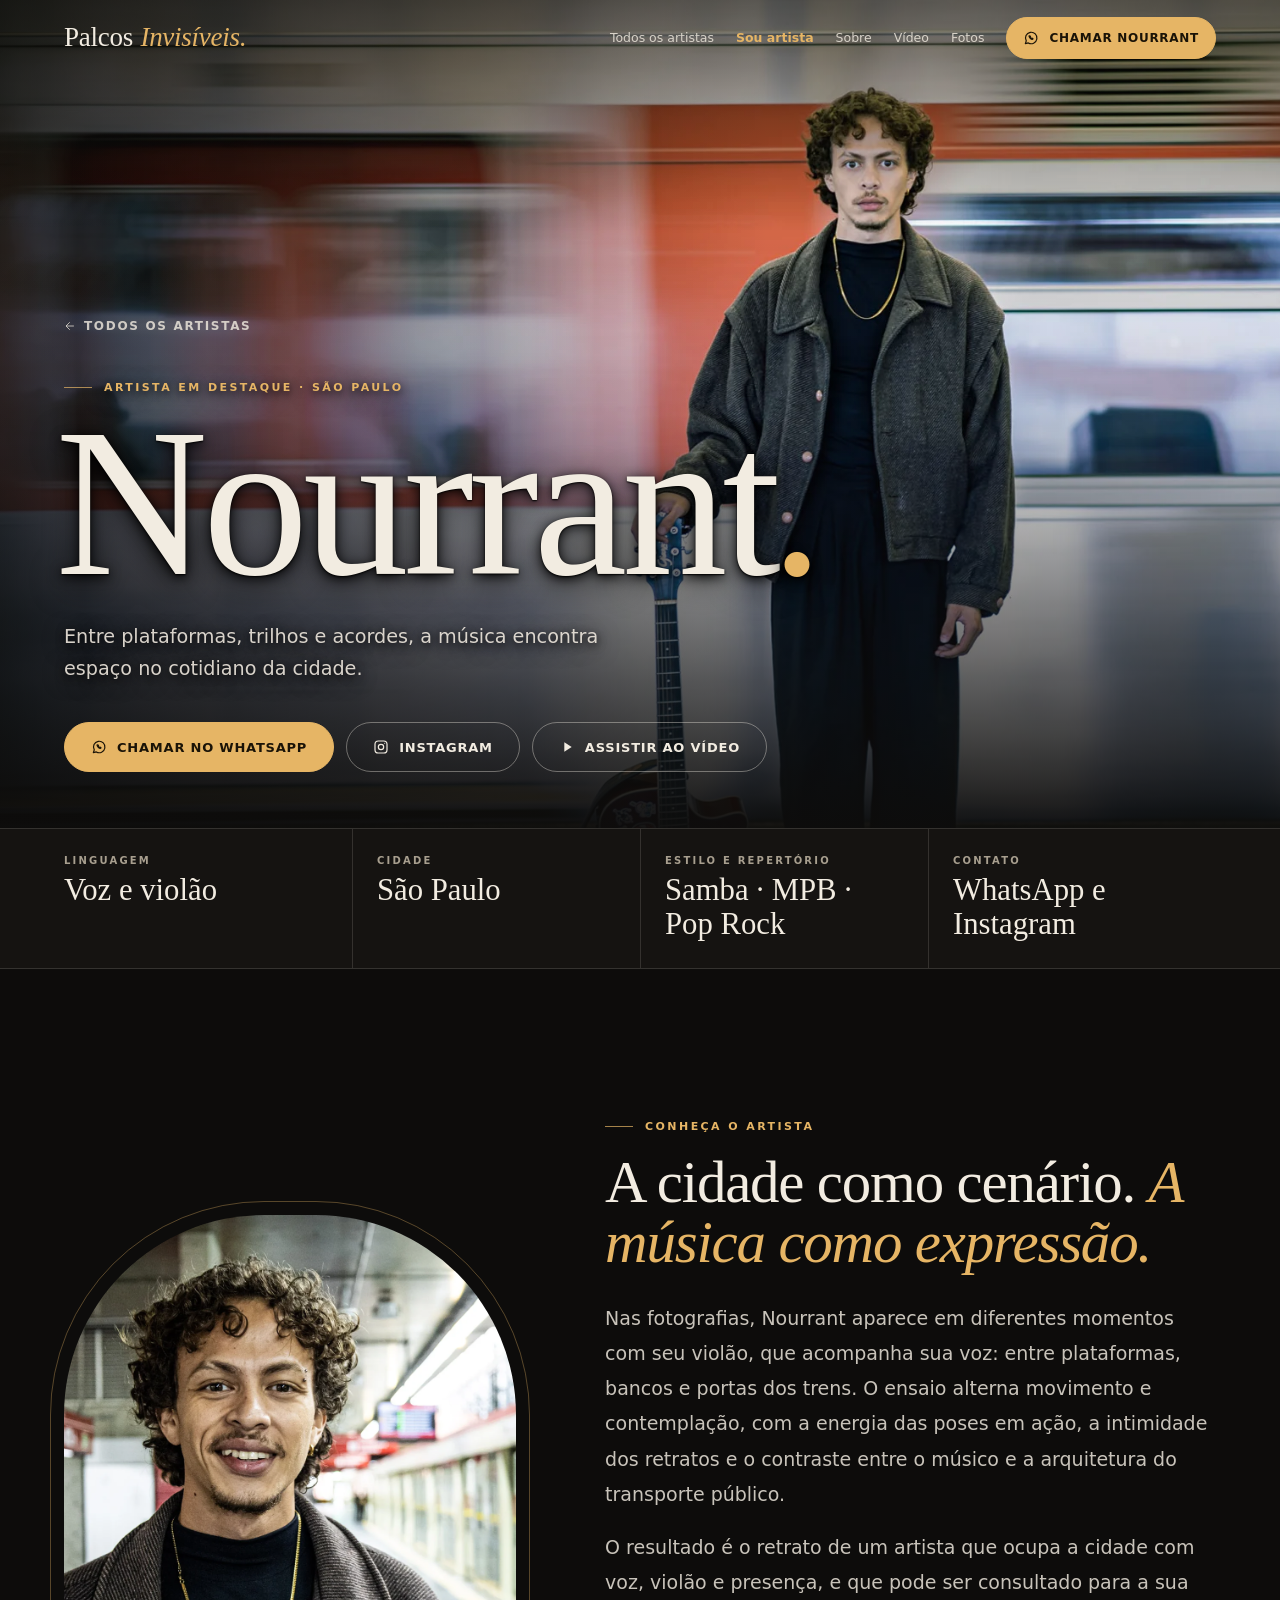
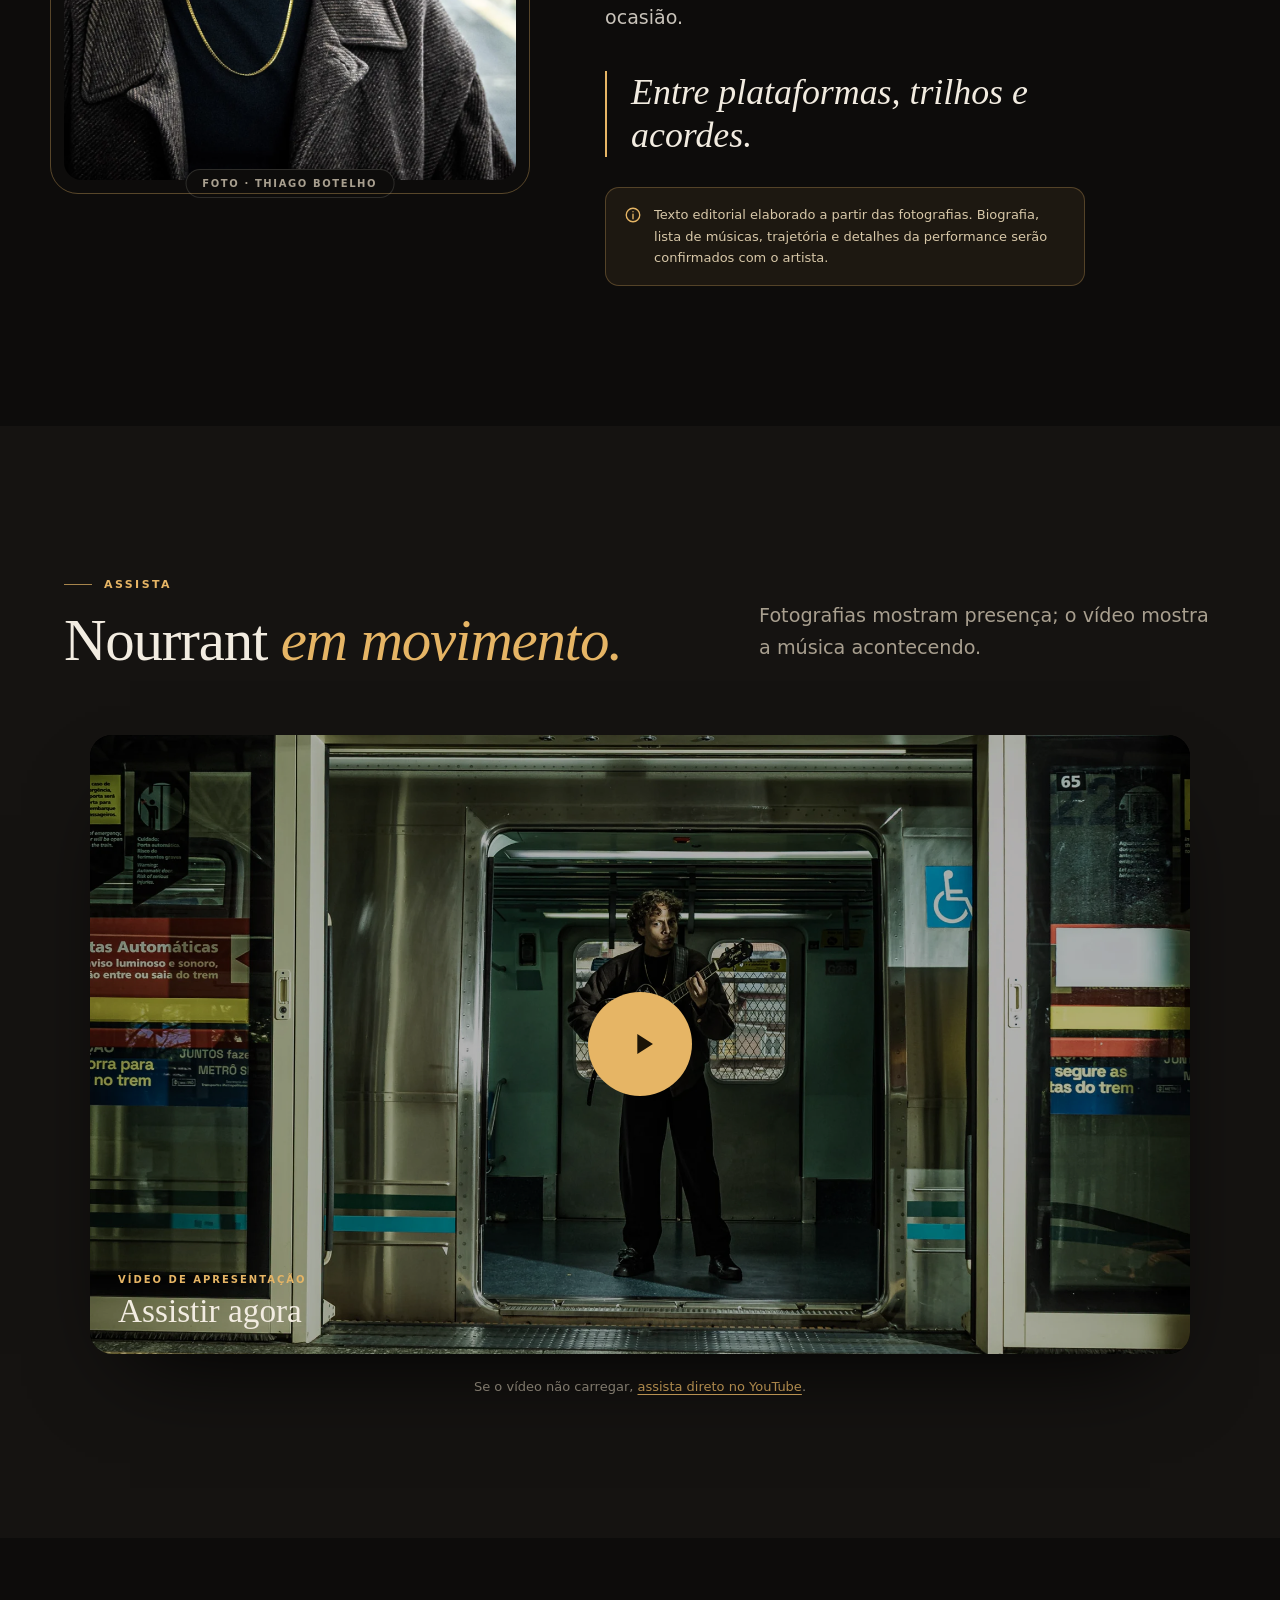
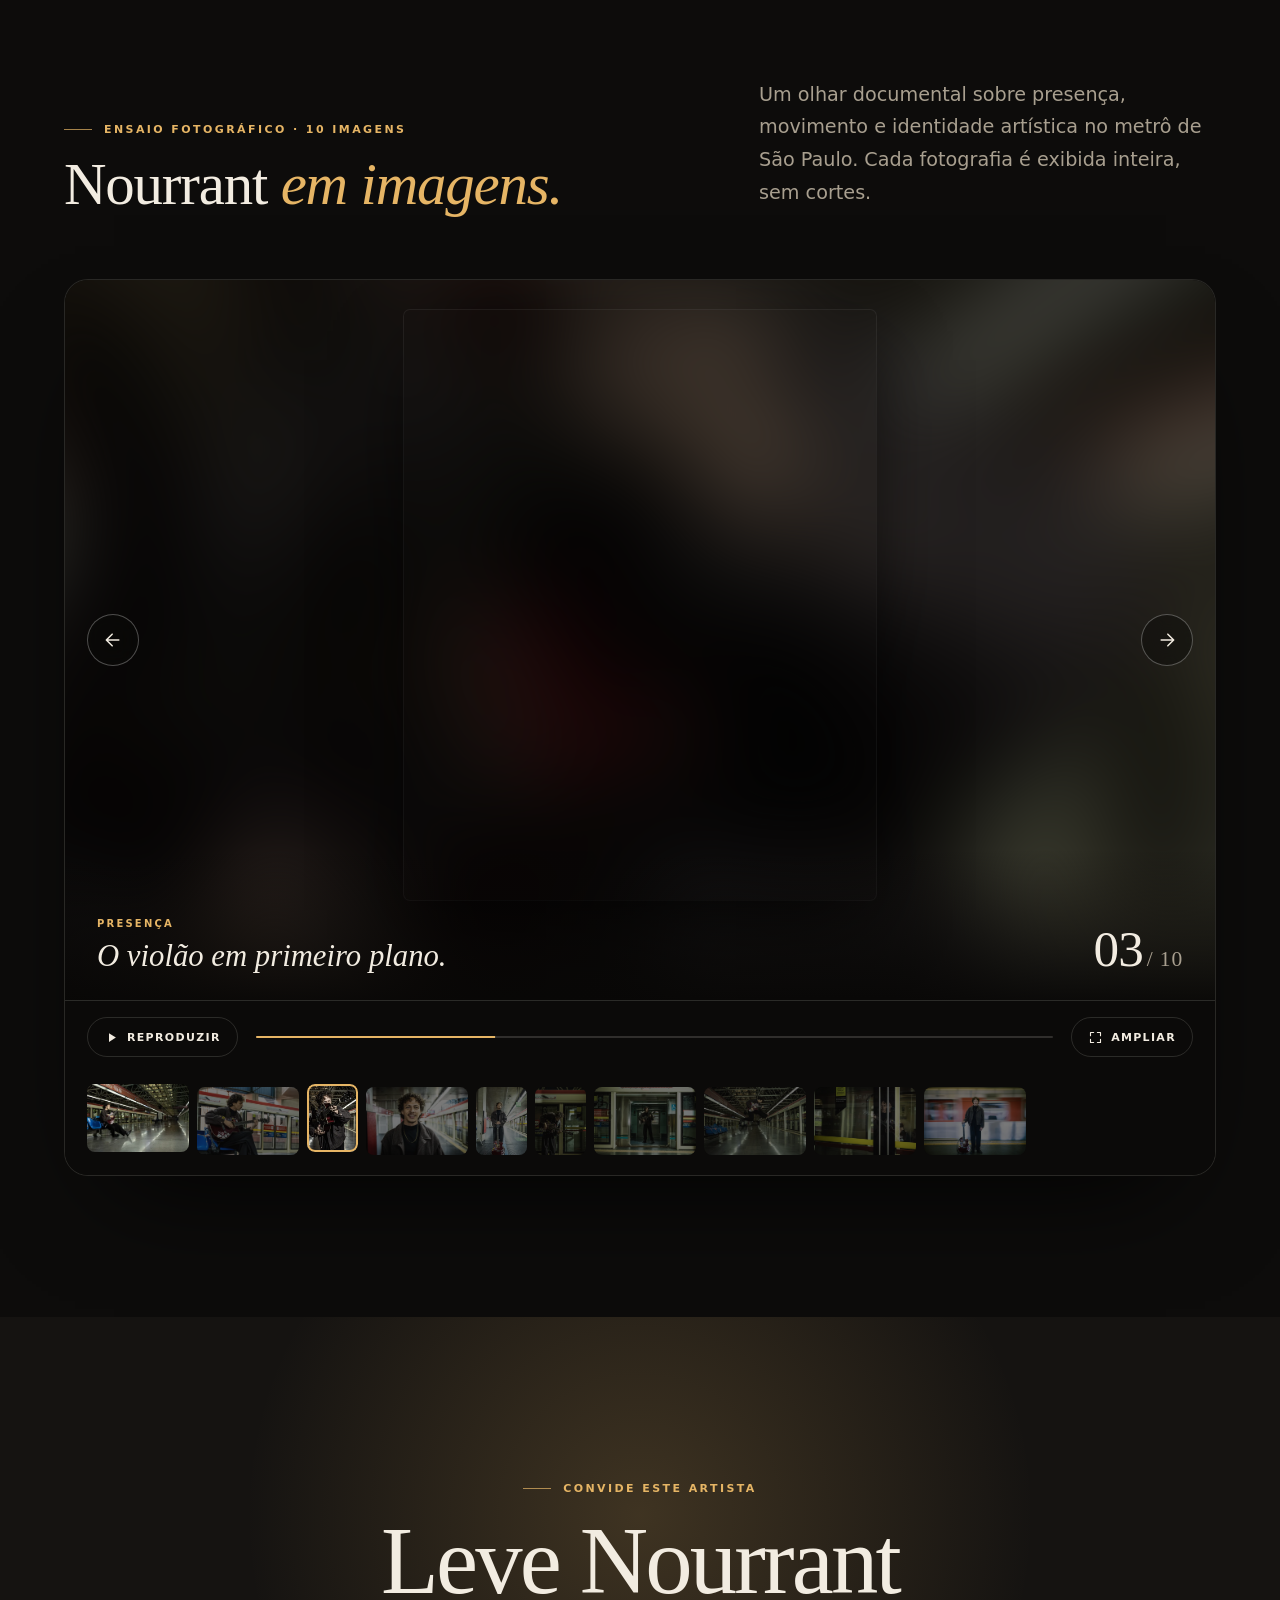
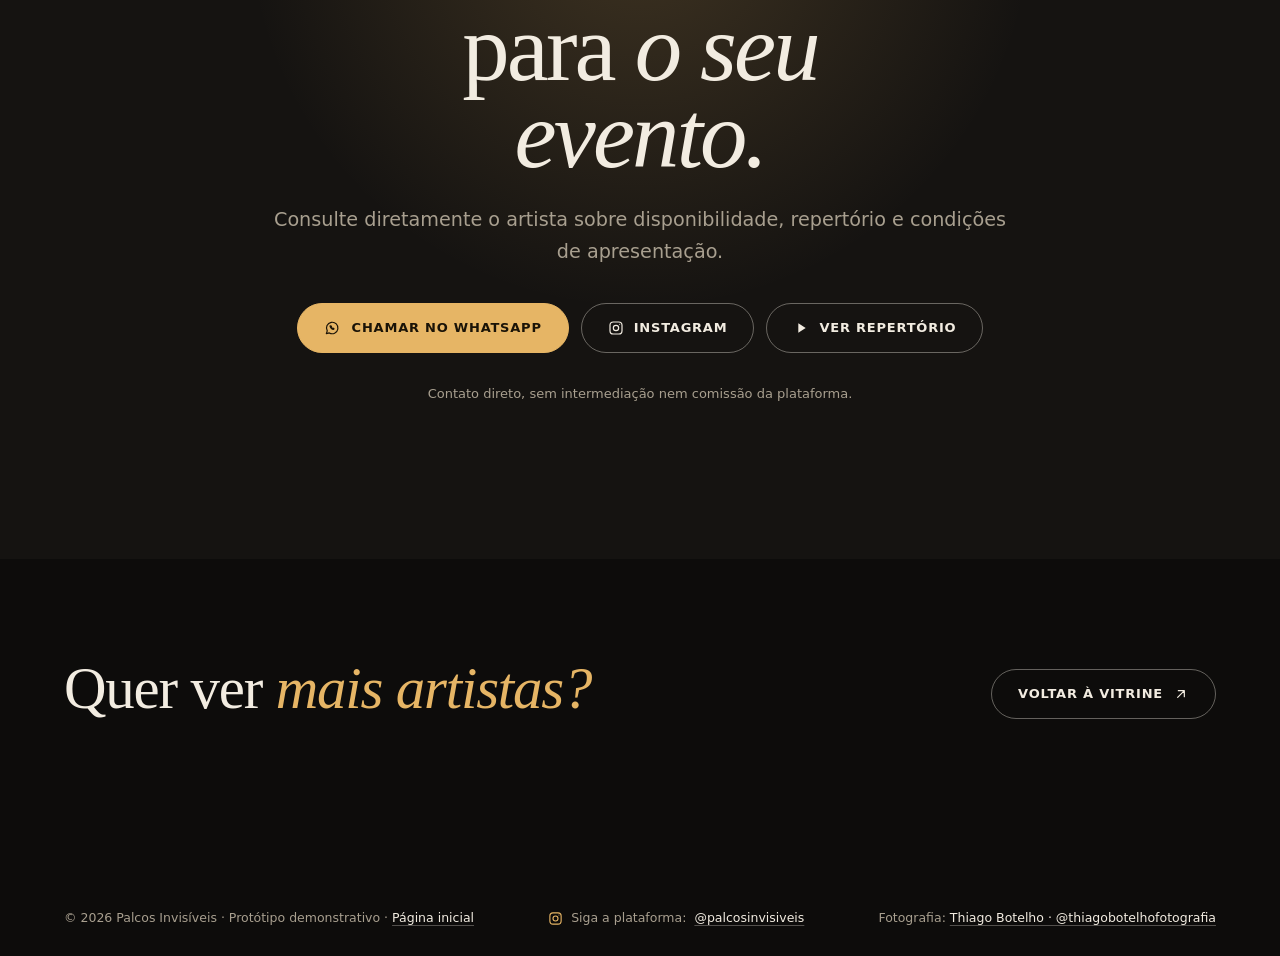
==== commit d74abf05: "correção" ====
--- a/nourrant.html
+++ b/nourrant.html
@@ -9,9 +9,19 @@
 <meta content="#0d0c0b" name="theme-color"/>
 <meta content="Nourrant — Palcos Invisíveis" property="og:title"/>
 <meta content="Entre plataformas, trilhos e acordes, a música encontra espaço no cotidiano da cidade." property="og:description"/>
-<meta content="assets/img/20.webp" property="og:image"/>
+<meta content="https://www.palcosinvisiveis.com.br/assets/compartilhar-nourrant.jpg" property="og:image"/>
+<meta content="1200" property="og:image:width"/>
+<meta content="630" property="og:image:height"/>
+<meta content="Nourrant no metrô de São Paulo, com o violão" property="og:image:alt"/>
+<meta content="https://www.palcosinvisiveis.com.br/nourrant.html" property="og:url"/>
+<meta content="website" property="og:type"/>
+<meta content="Palcos Invisíveis" property="og:site_name"/>
+<meta content="pt_BR" property="og:locale"/>
+<meta content="summary_large_image" name="twitter:card"/>
+<meta content="https://www.palcosinvisiveis.com.br/assets/compartilhar-nourrant.jpg" name="twitter:image"/>
 <script>document.documentElement.className='js'</script>
-<link href="style.css" rel="stylesheet"/>
+<link rel="preload" as="image" href="assets/img/20-1200.webp" imagesrcset="assets/img/20-800.webp 800w, assets/img/20-1200.webp 1200w, assets/img/20.webp 2000w" imagesizes="(min-width: 861px) 134vw, 100vw" fetchpriority="high">
+<link href="style.css?v=20261112d" rel="stylesheet"/>
 </head>
 <body>
 <a class="skip" href="#sobre">Pular para o conteúdo</a>
@@ -50,7 +60,7 @@
 <main>
 <!-- ================= HERO ================= -->
 <section aria-label="Nourrant" class="p-hero">
-<div class="hero-photo"><img alt="Nourrant parado na plataforma com o violão enquanto um trem passa em movimento" fetchpriority="high" src="assets/img/20.webp"/></div>
+<div class="hero-photo"><img fetchpriority="high" decoding="sync" alt="Nourrant parado na plataforma com o violão enquanto um trem passa em movimento" src="assets/img/20-1200.webp" srcset="assets/img/20-800.webp 800w, assets/img/20-1200.webp 1200w, assets/img/20.webp 2000w" sizes="(min-width: 861px) 134vw, 100vw"/></div>
 <div class="wrap hero-inner">
 <a class="back rise d1" href="index.html#artistas"><svg class="ic"><use href="#i-left"></use></svg> Todos os artistas</a><br/>
 <span class="eyebrow rise d1">Artista em destaque · São Paulo</span>
@@ -69,7 +79,7 @@
 <div class="wrap">
 <div class="qb"><small>Linguagem</small><b>Voz e violão</b></div>
 <div class="qb"><small>Cidade</small><b>São Paulo</b></div>
-<div class="qb"><small>Estilo e repertório</small><b class="tbc">A confirmar</b></div>
+<div class="qb"><small>Estilo e repertório</small><b>Samba · MPB · Pop Rock</b></div>
 <div class="qb"><small>Contato</small><b>WhatsApp e Instagram</b></div>
 </div>
 </div>
@@ -77,7 +87,7 @@
 <section class="section" id="sobre">
 <div class="wrap about">
 <figure class="about-photo reveal" style="margin:0">
-<img alt="Retrato de Nourrant sorrindo" loading="lazy" src="assets/img/06.webp"/>
+<img alt="Retrato de Nourrant sorrindo" loading="lazy" src="[data-uri]" data-src="assets/img/06.webp"/>
 <figcaption>Foto · Thiago Botelho</figcaption>
 </figure>
 <div class="about-copy">
@@ -86,7 +96,7 @@
 <p class="body reveal">Nas fotografias, Nourrant aparece em diferentes momentos com seu violão, que acompanha sua voz: entre plataformas, bancos e portas dos trens. O ensaio alterna movimento e contemplação, com a energia das poses em ação, a intimidade dos retratos e o contraste entre o músico e a arquitetura do transporte público.</p>
 <p class="body reveal">O resultado é o retrato de um artista que ocupa a cidade com voz, violão e presença, e que pode ser consultado para a sua ocasião.</p>
 <p class="pull reveal">Entre plataformas, trilhos e acordes.</p>
-<div class="tbc-note reveal"><svg class="ic"><use href="#i-info"></use></svg><span>Texto editorial elaborado a partir das fotografias. Biografia, repertório, trajetória e detalhes da performance serão confirmados com o artista.</span></div>
+<div class="tbc-note reveal"><svg class="ic"><use href="#i-info"></use></svg><span>Texto editorial elaborado a partir das fotografias. Biografia, lista de músicas, trajetória e detalhes da performance serão confirmados com o artista.</span></div>
 </div>
 </div>
 </section>
@@ -99,7 +109,7 @@
 </div>
 <div class="video reveal" data-yt="ITm0K8K20Uc" id="video-box">
 <button aria-label="Reproduzir vídeo de Nourrant" class="video-poster" type="button">
-<img alt="" loading="lazy" src="assets/img/11.webp"/>
+<img alt="" loading="lazy" src="[data-uri]" data-src="assets/img/11.webp"/>
 <span class="play"><svg class="ic fill"><use href="#i-play"></use></svg></span>
 <span class="vlabel"><small>Vídeo de apresentação</small>Assistir agora</span>
 </button>
@@ -116,23 +126,23 @@
 </div>
 <div aria-label="Ensaio fotográfico de Nourrant. Use as setas do teclado para navegar." aria-roledescription="carrossel" class="cine reveal" id="cine" role="region" tabindex="0">
 <div class="cine-stage">
-<figure class="cine-slide" data-caption="A plataforma inteira como palco." data-chapter="Plataforma"><img alt="Nourrant sentado em um banco azul da plataforma, tocando violão sob a estrutura do metrô" data-full="assets/img/10.webp" decoding="async" src="assets/thumb/10.webp"/></figure>
-
-<figure class="cine-slide" data-caption="Mãos, cordas e atenção." data-chapter="Presença"><img alt="Nourrant em close, tocando um violão decorado com adesivos" data-full="assets/img/03.webp" decoding="async" src="assets/thumb/03.webp"/></figure>
-<figure class="cine-slide portrait" data-caption="O violão em primeiro plano." data-chapter="Presença"><img alt="Nourrant segura o violão em primeiro plano, olhando para a câmera" data-full="assets/img/17.webp" decoding="async" src="assets/thumb/17.webp"/></figure>
-
-<figure class="cine-slide" data-caption="Olhar direto, sorriso aberto." data-chapter="Presença"><img alt="Retrato de Nourrant sorrindo para a câmera" data-full="assets/img/06.webp" decoding="async" src="assets/thumb/06.webp"/></figure>
-
-<figure class="cine-slide portrait" data-caption="De pé, com o violão como companhia." data-chapter="Presença"><img alt="Nourrant em pé na plataforma, com o violão apoiado à frente" data-full="assets/img/04.webp" decoding="async" src="assets/thumb/04.webp"/></figure>
-<figure class="cine-slide portrait" data-caption="Passo a passo, violão em punho." data-chapter="Movimento"><img alt="Nourrant caminha curvado sobre o violão diante das portas do trem" data-full="assets/img/13.webp" decoding="async" src="assets/thumb/13.webp"/></figure>
-
-<figure class="cine-slide" data-caption="Uma pausa no vão do trem." data-chapter="Movimento"><img alt="Nourrant em pé no vão da porta de um trem, com o violão" data-full="assets/img/11.webp" decoding="async" src="assets/thumb/11.webp"/></figure>
-
-<figure class="cine-slide" data-caption="Suspenso no ar, entre um trilho e outro." data-chapter="Movimento"><img alt="Nourrant salta no ar com o violão ao longo da plataforma" data-full="assets/img/15.webp" decoding="async" src="assets/thumb/15.webp"/></figure>
-
-<figure class="cine-slide" data-caption="Reflexos nas portas de vidro." data-chapter="Cidade"><img alt="Nourrant refletido nas portas de vidro do trem" data-full="assets/img/09.webp" decoding="async" src="assets/thumb/09.webp"/></figure>
-
-<figure class="cine-slide" data-caption="O trem passa. Ele fica." data-chapter="Cidade"><img alt="Nourrant parado com o violão enquanto um trem passa em movimento ao fundo" data-full="assets/img/20.webp" decoding="async" src="assets/thumb/20.webp"/></figure>
+<figure class="cine-slide" data-caption="A plataforma inteira como palco." data-chapter="Plataforma"><img loading="lazy" decoding="async" alt="Nourrant sentado em um banco azul da plataforma, tocando violão sob a estrutura do metrô" data-full="assets/img/10.webp" decoding="async" src="[data-uri]" data-src="assets/thumb/10.webp"/></figure>
+
+<figure class="cine-slide" data-caption="Mãos, cordas e atenção." data-chapter="Presença"><img loading="lazy" decoding="async" alt="Nourrant em close, tocando um violão decorado com adesivos" data-full="assets/img/03.webp" decoding="async" src="[data-uri]" data-src="assets/thumb/03.webp"/></figure>
+<figure class="cine-slide portrait" data-caption="O violão em primeiro plano." data-chapter="Presença"><img loading="lazy" decoding="async" alt="Nourrant segura o violão em primeiro plano, olhando para a câmera" data-full="assets/img/17.webp" decoding="async" src="[data-uri]" data-src="assets/thumb/17.webp"/></figure>
+
+<figure class="cine-slide" data-caption="Olhar direto, sorriso aberto." data-chapter="Presença"><img loading="lazy" decoding="async" alt="Retrato de Nourrant sorrindo para a câmera" data-full="assets/img/06.webp" decoding="async" src="[data-uri]" data-src="assets/thumb/06.webp"/></figure>
+
+<figure class="cine-slide portrait" data-caption="De pé, com o violão como companhia." data-chapter="Presença"><img loading="lazy" decoding="async" alt="Nourrant em pé na plataforma, com o violão apoiado à frente" data-full="assets/img/04.webp" decoding="async" src="[data-uri]" data-src="assets/thumb/04.webp"/></figure>
+<figure class="cine-slide portrait" data-caption="Passo a passo, violão em punho." data-chapter="Movimento"><img loading="lazy" decoding="async" alt="Nourrant caminha curvado sobre o violão diante das portas do trem" data-full="assets/img/13.webp" decoding="async" src="[data-uri]" data-src="assets/thumb/13.webp"/></figure>
+
+<figure class="cine-slide" data-caption="Uma pausa no vão do trem." data-chapter="Movimento"><img loading="lazy" decoding="async" alt="Nourrant em pé no vão da porta de um trem, com o violão" data-full="assets/img/11.webp" decoding="async" src="[data-uri]" data-src="assets/thumb/11.webp"/></figure>
+
+<figure class="cine-slide" data-caption="Suspenso no ar, entre um trilho e outro." data-chapter="Movimento"><img loading="lazy" decoding="async" alt="Nourrant salta no ar com o violão ao longo da plataforma" data-full="assets/img/15.webp" decoding="async" src="[data-uri]" data-src="assets/thumb/15.webp"/></figure>
+
+<figure class="cine-slide" data-caption="Reflexos nas portas de vidro." data-chapter="Cidade"><img loading="lazy" decoding="async" alt="Nourrant refletido nas portas de vidro do trem" data-full="assets/img/09.webp" decoding="async" src="[data-uri]" data-src="assets/thumb/09.webp"/></figure>
+
+<figure class="cine-slide" data-caption="O trem passa. Ele fica." data-chapter="Cidade"><img loading="lazy" decoding="async" alt="Nourrant parado com o violão enquanto um trem passa em movimento ao fundo" data-full="assets/img/20.webp" decoding="async" src="[data-uri]" data-src="assets/thumb/20.webp"/></figure>
 <button aria-label="Fotografia anterior" class="cine-arrow prev" type="button"><svg class="ic"><use href="#i-left"></use></svg></button>
 <button aria-label="Próxima fotografia" class="cine-arrow next" type="button"><svg class="ic"><use href="#i-right"></use></svg></button>
 <div aria-live="polite" class="cine-cap">
@@ -158,9 +168,72 @@
 <div class="actions">
 <a class="btn btn-wa" data-contact="nourrant" href="#"><svg class="ic"><use href="#i-wa"></use></svg> Chamar no WhatsApp</a>
 <a class="btn ghost" data-instagram="nourrant" href="#"><svg class="ic" viewBox="0 0 24 24" aria-hidden="true"><rect x="3" y="3" width="18" height="18" rx="5"/><circle cx="12" cy="12" r="4"/><circle cx="17.5" cy="6.5" r=".8" fill="currentColor" stroke="none"/></svg> Instagram</a>
-<a class="btn ghost" href="https://youtu.be/ITm0K8K20Uc" rel="noopener" target="_blank"><svg class="ic"><use href="#i-play"></use></svg> Ver no YouTube</a>
-</div>
-<p class="fine">Contato direto, sem intermediação nem comissão da plataforma. O botão é demonstrativo até a inclusão do WhatsApp autorizado do artista.</p>
+<button class="btn ghost" id="repertorio-toggle" type="button" aria-expanded="false" aria-controls="repertorio-panel"><svg class="ic"><use href="#i-play"></use></svg> Ver repertório</button>
+</div>
+<div id="repertorio-panel" class="repertorio-panel" hidden>
+<div class="rep-intro"><span class="eyebrow">Seleção musical</span><h3>Repertório <em>por estilo.</em></h3><p>60 sugestões de músicas, distribuídas em três estilos. A lista é provisória e deverá ser confirmada pelo Nourrant.</p></div>
+<details class="rep-group"><summary><span>Samba</span><span class="rep-count">20 músicas</span></summary><ol class="rep-songs"><li><span class="rep-song">Não Deixe o Samba Morrer</span><span class="rep-artist">Alcione</span></li>
+<li><span class="rep-song">O Mundo É um Moinho</span><span class="rep-artist">Cartola</span></li>
+<li><span class="rep-song">As Rosas Não Falam</span><span class="rep-artist">Cartola</span></li>
+<li><span class="rep-song">O Sol Nascerá</span><span class="rep-artist">Cartola</span></li>
+<li><span class="rep-song">Trem das Onze</span><span class="rep-artist">Adoniran Barbosa</span></li>
+<li><span class="rep-song">Samba do Arnesto</span><span class="rep-artist">Adoniran Barbosa</span></li>
+<li><span class="rep-song">A Voz do Morro</span><span class="rep-artist">Zé Keti</span></li>
+<li><span class="rep-song">Foi um Rio que Passou em Minha Vida</span><span class="rep-artist">Paulinho da Viola</span></li>
+<li><span class="rep-song">Coração Leviano</span><span class="rep-artist">Paulinho da Viola</span></li>
+<li><span class="rep-song">Argumento</span><span class="rep-artist">Paulinho da Viola</span></li>
+<li><span class="rep-song">Vou Festejar</span><span class="rep-artist">Beth Carvalho</span></li>
+<li><span class="rep-song">Coisinha do Pai</span><span class="rep-artist">Beth Carvalho</span></li>
+<li><span class="rep-song">O Show Tem que Continuar</span><span class="rep-artist">Fundo de Quintal</span></li>
+<li><span class="rep-song">A Amizade</span><span class="rep-artist">Fundo de Quintal</span></li>
+<li><span class="rep-song">Deixa a Vida Me Levar</span><span class="rep-artist">Zeca Pagodinho</span></li>
+<li><span class="rep-song">Verdade</span><span class="rep-artist">Zeca Pagodinho</span></li>
+<li><span class="rep-song">Camarão que Dorme a Onda Leva</span><span class="rep-artist">Zeca Pagodinho</span></li>
+<li><span class="rep-song">Samba de Arerê</span><span class="rep-artist">Arlindo Cruz</span></li>
+<li><span class="rep-song">Meu Lugar</span><span class="rep-artist">Arlindo Cruz</span></li>
+<li><span class="rep-song">Conselho</span><span class="rep-artist">Almir Guineto</span></li></ol></details>
+<details class="rep-group"><summary><span>MPB</span><span class="rep-count">20 músicas</span></summary><ol class="rep-songs"><li><span class="rep-song">Águas de Março</span><span class="rep-artist">Tom Jobim</span></li>
+<li><span class="rep-song">Garota de Ipanema</span><span class="rep-artist">Tom Jobim</span></li>
+<li><span class="rep-song">Chega de Saudade</span><span class="rep-artist">João Gilberto</span></li>
+<li><span class="rep-song">O Leãozinho</span><span class="rep-artist">Caetano Veloso</span></li>
+<li><span class="rep-song">Sozinho</span><span class="rep-artist">Caetano Veloso</span></li>
+<li><span class="rep-song">Sampa</span><span class="rep-artist">Caetano Veloso</span></li>
+<li><span class="rep-song">Aquele Abraço</span><span class="rep-artist">Gilberto Gil</span></li>
+<li><span class="rep-song">Palco</span><span class="rep-artist">Gilberto Gil</span></li>
+<li><span class="rep-song">Andar com Fé</span><span class="rep-artist">Gilberto Gil</span></li>
+<li><span class="rep-song">Anunciação</span><span class="rep-artist">Alceu Valença</span></li>
+<li><span class="rep-song">La Belle de Jour</span><span class="rep-artist">Alceu Valença</span></li>
+<li><span class="rep-song">Como Nossos Pais</span><span class="rep-artist">Belchior</span></li>
+<li><span class="rep-song">Apenas um Rapaz Latino-Americano</span><span class="rep-artist">Belchior</span></li>
+<li><span class="rep-song">O Bêbado e a Equilibrista</span><span class="rep-artist">João Bosco e Aldir Blanc</span></li>
+<li><span class="rep-song">Oceano</span><span class="rep-artist">Djavan</span></li>
+<li><span class="rep-song">Flor de Lis</span><span class="rep-artist">Djavan</span></li>
+<li><span class="rep-song">Samurai</span><span class="rep-artist">Djavan</span></li>
+<li><span class="rep-song">Clube da Esquina Nº 2</span><span class="rep-artist">Milton Nascimento</span></li>
+<li><span class="rep-song">Maria Maria</span><span class="rep-artist">Milton Nascimento</span></li>
+<li><span class="rep-song">Tocando em Frente</span><span class="rep-artist">Almir Sater e Renato Teixeira</span></li></ol></details>
+<details class="rep-group"><summary><span>Pop Rock</span><span class="rep-count">20 músicas</span></summary><ol class="rep-songs"><li><span class="rep-song">Tempo Perdido</span><span class="rep-artist">Legião Urbana</span></li>
+<li><span class="rep-song">Pais e Filhos</span><span class="rep-artist">Legião Urbana</span></li>
+<li><span class="rep-song">Será</span><span class="rep-artist">Legião Urbana</span></li>
+<li><span class="rep-song">Pro Dia Nascer Feliz</span><span class="rep-artist">Barão Vermelho</span></li>
+<li><span class="rep-song">Bete Balanço</span><span class="rep-artist">Barão Vermelho</span></li>
+<li><span class="rep-song">Exagerado</span><span class="rep-artist">Cazuza</span></li>
+<li><span class="rep-song">Codinome Beija-Flor</span><span class="rep-artist">Cazuza</span></li>
+<li><span class="rep-song">Primeiros Erros</span><span class="rep-artist">Kiko Zambianchi</span></li>
+<li><span class="rep-song">Meu Erro</span><span class="rep-artist">Os Paralamas do Sucesso</span></li>
+<li><span class="rep-song">Lanterna dos Afogados</span><span class="rep-artist">Os Paralamas do Sucesso</span></li>
+<li><span class="rep-song">Alagados</span><span class="rep-artist">Os Paralamas do Sucesso</span></li>
+<li><span class="rep-song">Epitáfio</span><span class="rep-artist">Titãs</span></li>
+<li><span class="rep-song">Enquanto Houver Sol</span><span class="rep-artist">Titãs</span></li>
+<li><span class="rep-song">Sonífera Ilha</span><span class="rep-artist">Titãs</span></li>
+<li><span class="rep-song">Anna Júlia</span><span class="rep-artist">Los Hermanos</span></li>
+<li><span class="rep-song">O Vento</span><span class="rep-artist">Los Hermanos</span></li>
+<li><span class="rep-song">Só Hoje</span><span class="rep-artist">Jota Quest</span></li>
+<li><span class="rep-song">Dias Melhores</span><span class="rep-artist">Jota Quest</span></li>
+<li><span class="rep-song">Do Seu Lado</span><span class="rep-artist">Jota Quest</span></li>
+<li><span class="rep-song">Vou Deixar</span><span class="rep-artist">Skank</span></li></ol></details>
+</div>
+<p class="fine">Contato direto, sem intermediação nem comissão da plataforma. </p>
 </div>
 </section>
 <section class="more-artists">
@@ -172,17 +245,42 @@
 </main>
 <footer class="site-footer">
 <div class="wrap">
-<div class="foot-bottom" style="padding-top:0"><span>© 2026 Palcos Invisíveis · Protótipo demonstrativo · <a href="index.html">Página inicial</a></span><span>Fotografia: <a href="https://www.instagram.com/thiagobotelhofotografia/" rel="noopener noreferrer" target="_blank">Thiago Botelho · @thiagobotelhofotografia</a></span></div>
+<div class="foot-bottom" style="padding-top:0"><span>© 2026 Palcos Invisíveis · Protótipo demonstrativo · <a href="index.html">Página inicial</a></span><span class="foot-insta"><svg class="ic" viewBox="0 0 24 24" aria-hidden="true"><rect x="3" y="3" width="18" height="18" rx="5"/><circle cx="12" cy="12" r="4"/><circle cx="17.5" cy="6.5" r=".8" fill="currentColor" stroke="none"/></svg>Siga a plataforma: <a href="https://www.instagram.com/palcosinvisiveis/" target="_blank" rel="noopener noreferrer">@palcosinvisiveis</a></span><span>Fotografia: <a href="https://www.instagram.com/thiagobotelhofotografia/" rel="noopener noreferrer" target="_blank">Thiago Botelho · @thiagobotelhofotografia</a></span></div>
 </div>
 </footer>
 <div aria-label="Fotografia ampliada" aria-modal="true" class="lightbox" id="lightbox" role="dialog">
 <button aria-label="Fechar" class="lb-btn lb-close" type="button"><svg class="ic"><use href="#i-x"></use></svg></button>
 <button aria-label="Anterior" class="lb-btn lb-prev" type="button"><svg class="ic"><use href="#i-left"></use></svg></button>
 <button aria-label="Próxima" class="lb-btn lb-next" type="button"><svg class="ic"><use href="#i-right"></use></svg></button>
-<img alt=""/>
+<img loading="lazy" decoding="async" alt=""/>
 <div class="lb-cap"></div>
 </div>
 <dialog aria-labelledby="dlg-title" class="modal" id="contact-dialog"><div class="modal-in"><button aria-label="Fechar" class="x" data-close="" type="button"><svg class="ic"><use href="#i-x"></use></svg></button><span class="eyebrow" id="dlg-eyebrow">Em breve</span><h3 id="dlg-title"></h3><p id="dlg-text"></p><div class="actions"><button class="btn" data-close="" type="button">Entendi</button></div></div></dialog>
-<script src="script.js"></script>
+<script src="script.js?v=20261112d" defer></script>
+<script>
+(function(){
+  const toggle=document.getElementById('repertorio-toggle');
+  const panel=document.getElementById('repertorio-panel');
+  if(!toggle||!panel)return;
+  toggle.addEventListener('click',function(){
+    const opening=panel.hidden;
+    panel.hidden=!opening;
+    toggle.setAttribute('aria-expanded',String(opening));
+    if(opening){panel.scrollIntoView({behavior:'smooth',block:'nearest'});}
+  });
+})();
+</script>
+
+<script>
+/* Garantia: se o script.js não rodar (ou estiver desatualizado no cache),
+   as fotos aparecem mesmo assim. */
+window.addEventListener("load",function(){setTimeout(function(){
+  if(window.__piLoader)return;
+  document.querySelectorAll("img[data-src]").forEach(function(i){
+    if(i.dataset.srcset){i.srcset=i.dataset.srcset;}
+    i.src=i.dataset.src;i.removeAttribute("data-src");
+  });
+},1500);});
+</script>
 </body>
 </html>
--- a/style.css
+++ b/style.css
@@ -90,7 +90,7 @@
   linear-gradient(180deg,rgba(13,12,11,.62) 0%,rgba(13,12,11,0) 26%,rgba(13,12,11,0) 60%,rgba(13,12,11,.92) 100%)}
 .hero-inner{width:100%;padding-block:150px 72px}
 .hero h1{font-size:clamp(58px,10.4vw,168px);line-height:.9;letter-spacing:-.012em;margin:22px 0 30px}
-.hero h1 .line{display:block;overflow:hidden;padding-bottom:.06em}
+.hero h1 .line{display:block;overflow:visible;padding-top:.12em;padding-bottom:.16em}
 .hero h1 .line>span{display:block}
 .hero p.lead{color:rgba(242,236,225,.86);font-size:clamp(17px,1.6vw,21px);max-width:52ch}
 .hero-foot{display:flex;justify-content:space-between;align-items:flex-end;gap:30px;flex-wrap:wrap}
@@ -436,13 +436,6 @@
   .quickbar .wrap{grid-template-columns:repeat(2,1fr)}.qb:nth-child(3){padding-left:0;border-left:0}.qb:nth-child(n+3){border-top:1px solid var(--line)}
 }
 @media (max-width:860px){
-  .burger{display:flex}
-  .nav{position:fixed;inset:0;background:rgba(13,12,11,.97);flex-direction:column;justify-content:center;gap:26px;opacity:0;visibility:hidden;transition:opacity .35s,visibility .35s;z-index:-1}
-  .menu-open .nav{opacity:1;visibility:visible}
-  .menu-open .burger{position:relative;z-index:2}
-  .nav a:not(.btn){font:400 38px var(--serif);color:var(--ink)}
-  .nav .btn{margin-top:10px}
-  .site-header{z-index:120}
   .cine-slide>img{max-width:calc(100% - 28px)}.js .cine-slide{padding:20px 0 96px}
   .cine-arrow{width:42px;height:42px;top:calc(50% - 60px)}.cine-arrow.prev{left:10px}.cine-arrow.next{right:10px}
   .cine-cap{padding:60px 18px 18px}
@@ -504,3 +497,42 @@
 .hero .eyebrow, .p-hero .eyebrow, .hero .lead, .p-hero .lead {
   text-shadow: 0 2px 9px rgba(0,0,0,.95), 0 4px 22px rgba(0,0,0,.75);
 }
+
+/* Repertório interativo do artista */
+.repertorio-panel[hidden]{display:none!important}
+.repertorio-panel{margin-top:28px;max-width:900px;border:1px solid rgba(202,164,103,.4);border-radius:14px;background:rgba(15,14,13,.96);padding:clamp(18px,4vw,36px);text-align:left;box-shadow:0 18px 50px rgba(0,0,0,.3)}
+.rep-intro{margin-bottom:22px}.rep-intro h3{font-family:Georgia,serif;font-weight:400;font-size:clamp(28px,4vw,42px);color:#f5eee3;margin:8px 0}.rep-intro h3 em{color:#d4ac70}.rep-intro p{color:#c6bdb1;line-height:1.7;margin:0}
+.rep-group{border-top:1px solid rgba(255,255,255,.17)}.rep-group:last-child{border-bottom:1px solid rgba(255,255,255,.17)}
+.rep-group summary{cursor:pointer;display:flex;align-items:center;justify-content:space-between;gap:16px;padding:20px 4px;color:#f7f1e8;font-weight:600;font-size:19px;list-style:none}.rep-group summary::-webkit-details-marker{display:none}.rep-group summary::after{content:'+';font-size:26px;color:#d4ac70;font-weight:300}.rep-group[open] summary::after{content:'−'}.rep-count{margin-left:auto;font-size:12px;letter-spacing:.06em;color:#c8a678;font-weight:400;white-space:nowrap}
+.rep-songs{padding:0 0 22px 28px;margin:0;list-style:decimal;color:#c8a678;display:grid;grid-template-columns:repeat(2,minmax(0,1fr));gap:0 32px}.rep-songs li{padding:11px 4px;border-bottom:1px solid rgba(255,255,255,.08);padding-left:5px}.rep-song{display:block;color:#f4eee4;font-size:15px}.rep-artist{display:block;color:#a9a198;font-size:12px;margin-top:4px}@media(max-width:620px){.rep-songs{grid-template-columns:1fr}.rep-group summary{font-size:17px}.repertorio-panel{margin-top:20px}}
+
+/* ============================================================
+   AJUSTES — 12/11/2026
+   ============================================================ */
+/* menu do computador: nada quebra em duas linhas */
+.nav a,.nav .btn{white-space:nowrap}
+@media (min-width:1280px){
+  .nav{gap:22px}
+  .nav a:not(.btn){font-size:12.5px}
+  .nav .btn.sm{padding:0 16px}
+}
+/* menu do celular / tablet (abaixo de 1280px) */
+@media (max-width:1279px){
+  .burger{display:flex}
+  .site-header{z-index:120}
+  .menu-open .site-header{backdrop-filter:none;-webkit-backdrop-filter:none;background:transparent;border-color:transparent}
+  .menu-open .logo,.menu-open .burger{position:relative;z-index:2}
+  .nav{position:fixed;inset:0;height:100vh;height:100dvh;background:var(--bg);flex-direction:column;align-items:center;justify-content:flex-start;gap:clamp(14px,2.6vh,26px);
+    padding:calc(86px + 2vh) var(--pad) calc(32px + env(safe-area-inset-bottom));overflow-y:auto;opacity:0;visibility:hidden;transition:opacity .35s,visibility .35s;z-index:1}
+  .nav>:first-child{margin-top:auto}
+  .nav>:last-child{margin-bottom:auto}
+  .menu-open .nav{opacity:1;visibility:visible}
+  .nav a:not(.btn){font:400 clamp(28px,5.2vh,38px)/1.1 var(--serif);color:var(--ink);text-align:center}
+  .nav .btn{margin-top:6px}
+}
+/* setas da foto ampliada: a legenda não bloqueia mais o toque */
+.lb-cap{pointer-events:none}
+.lb-btn{z-index:2}
+/* Instagram da plataforma no rodapé */
+.foot-insta{display:inline-flex;align-items:center;gap:8px}
+.foot-insta .ic{font-size:15px;color:var(--gold)}
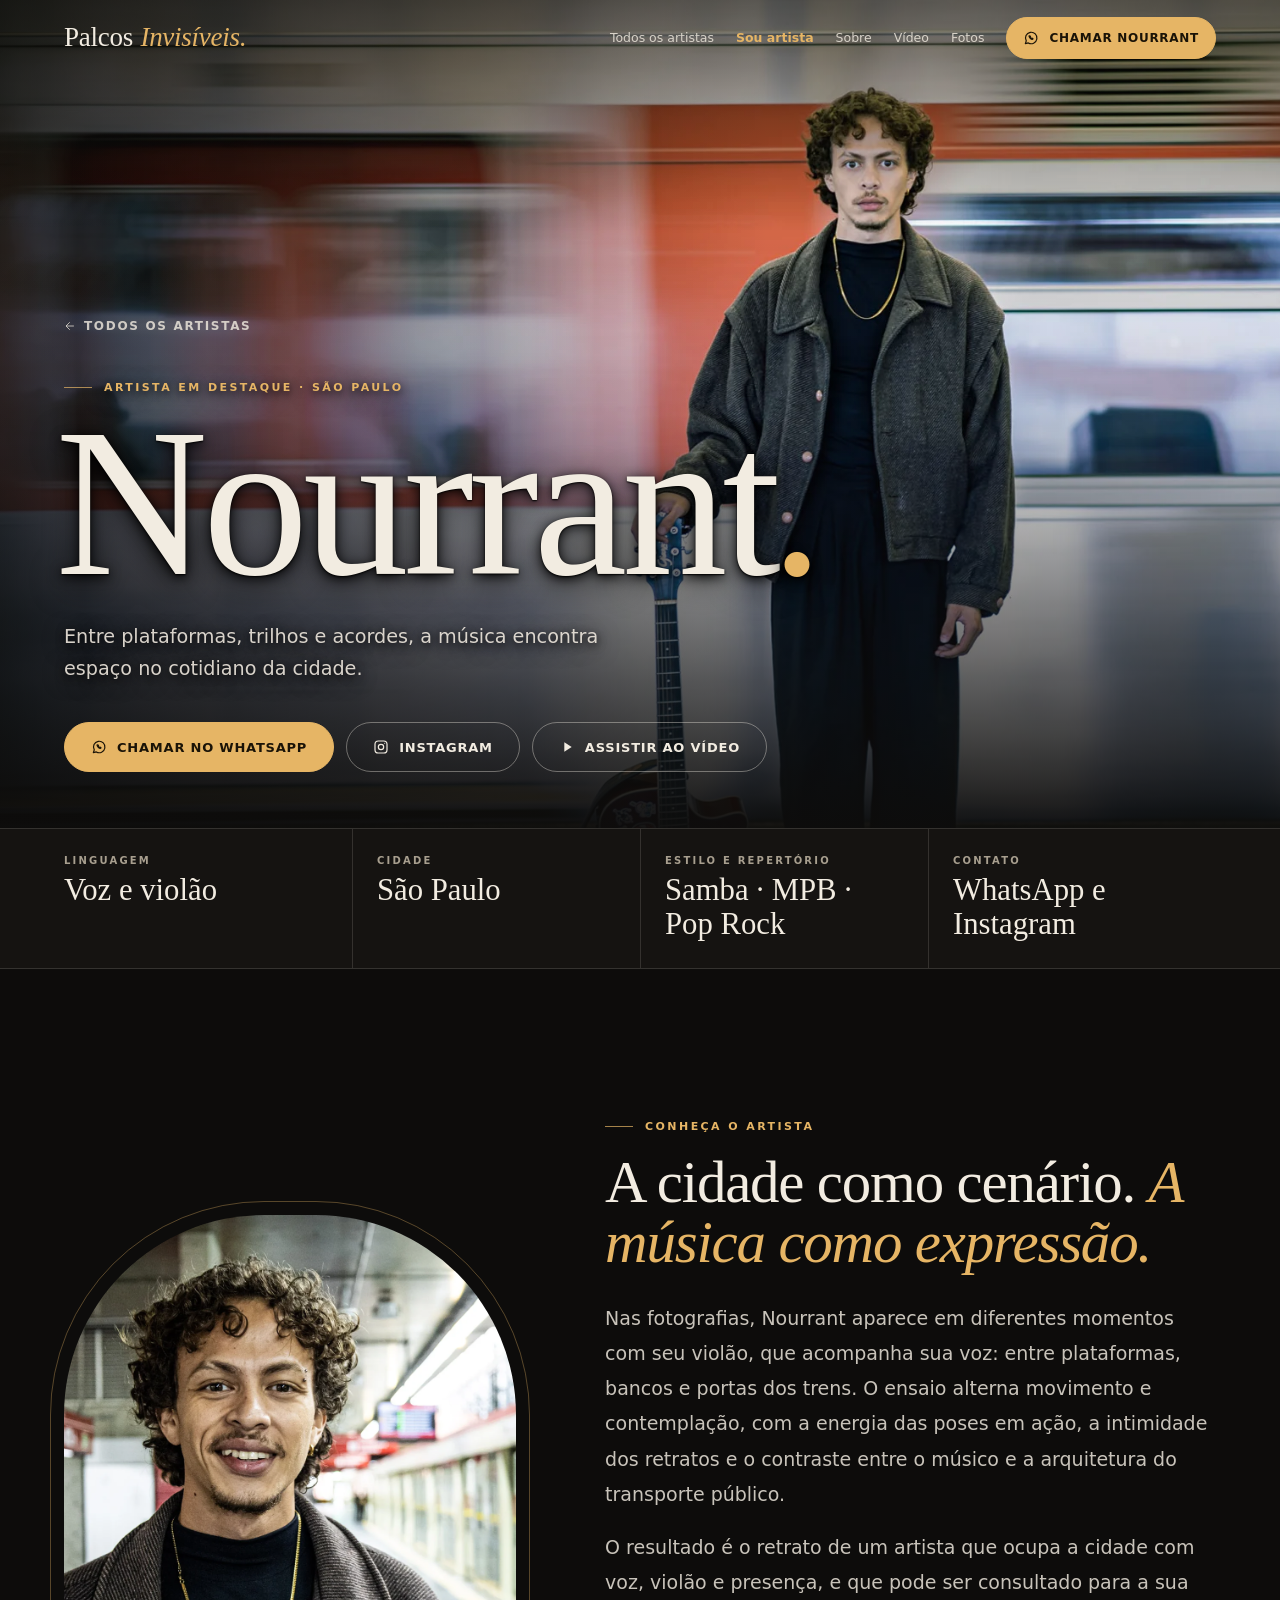
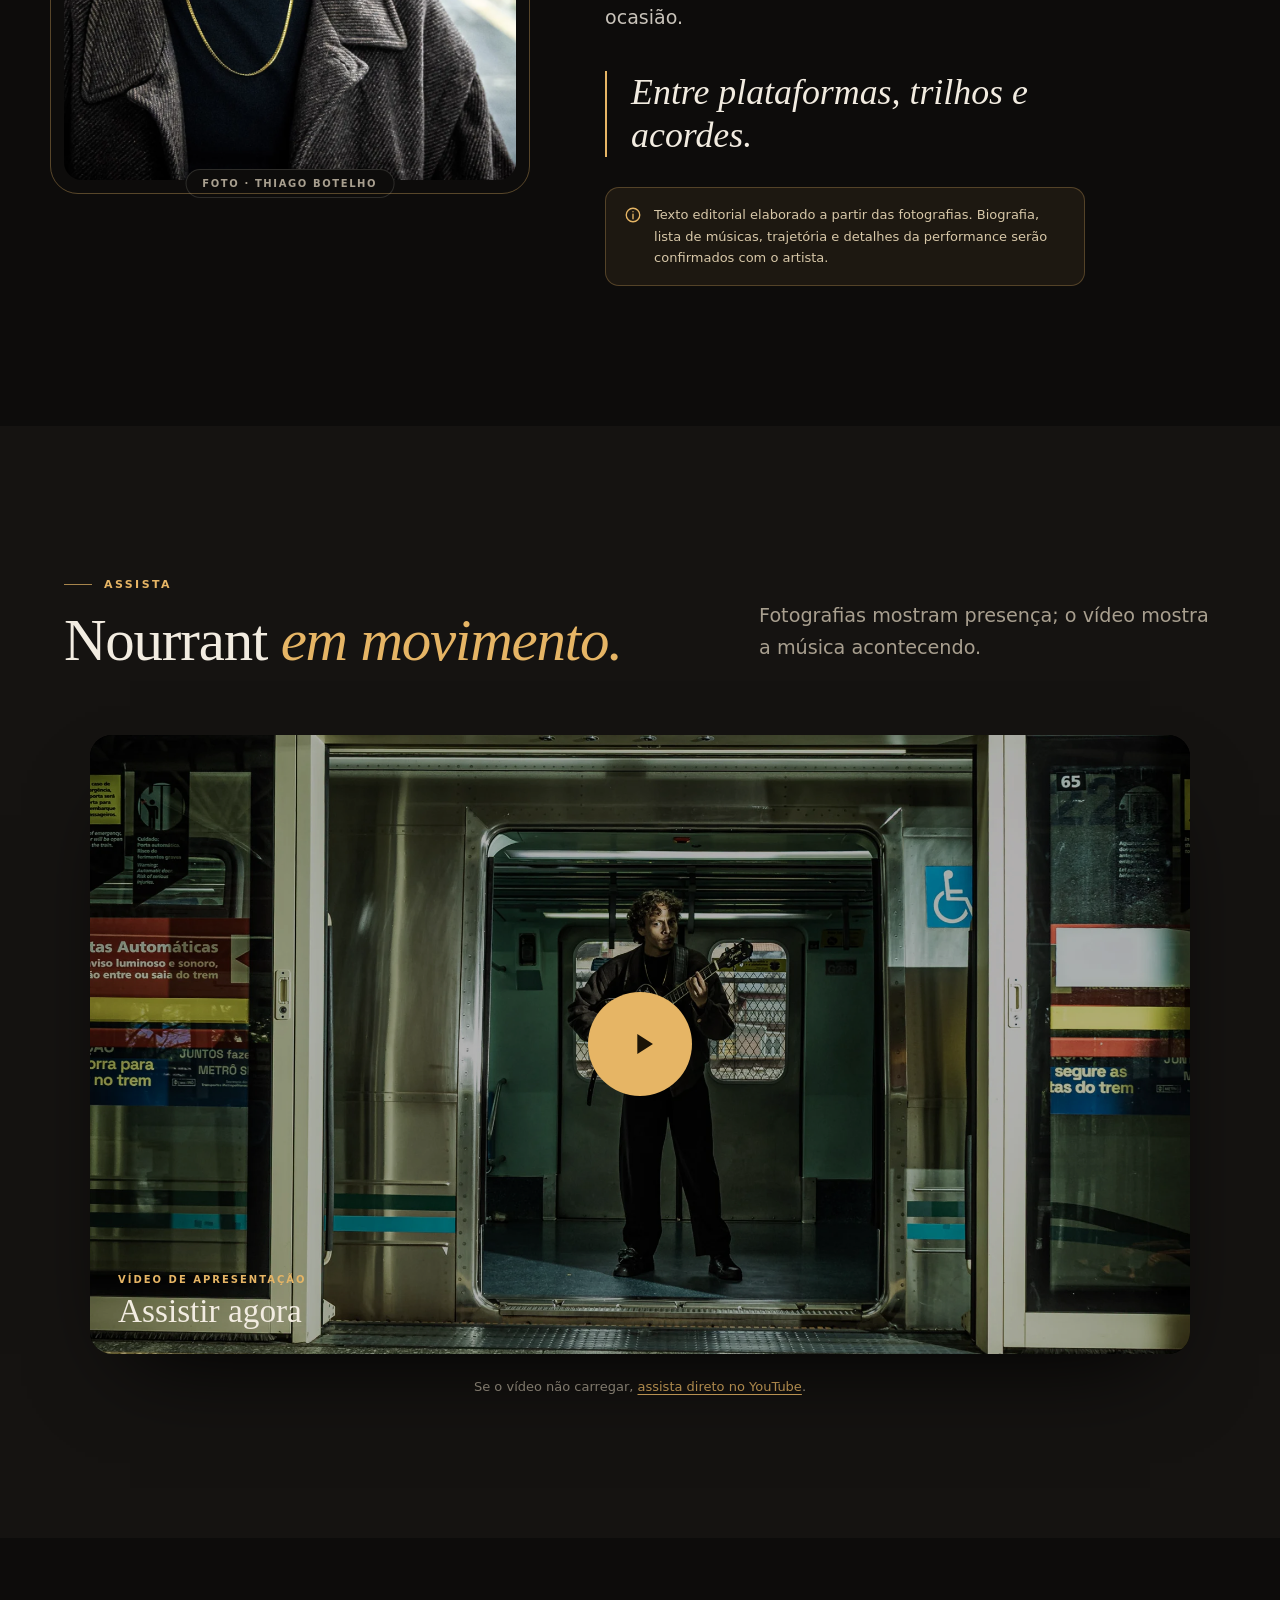
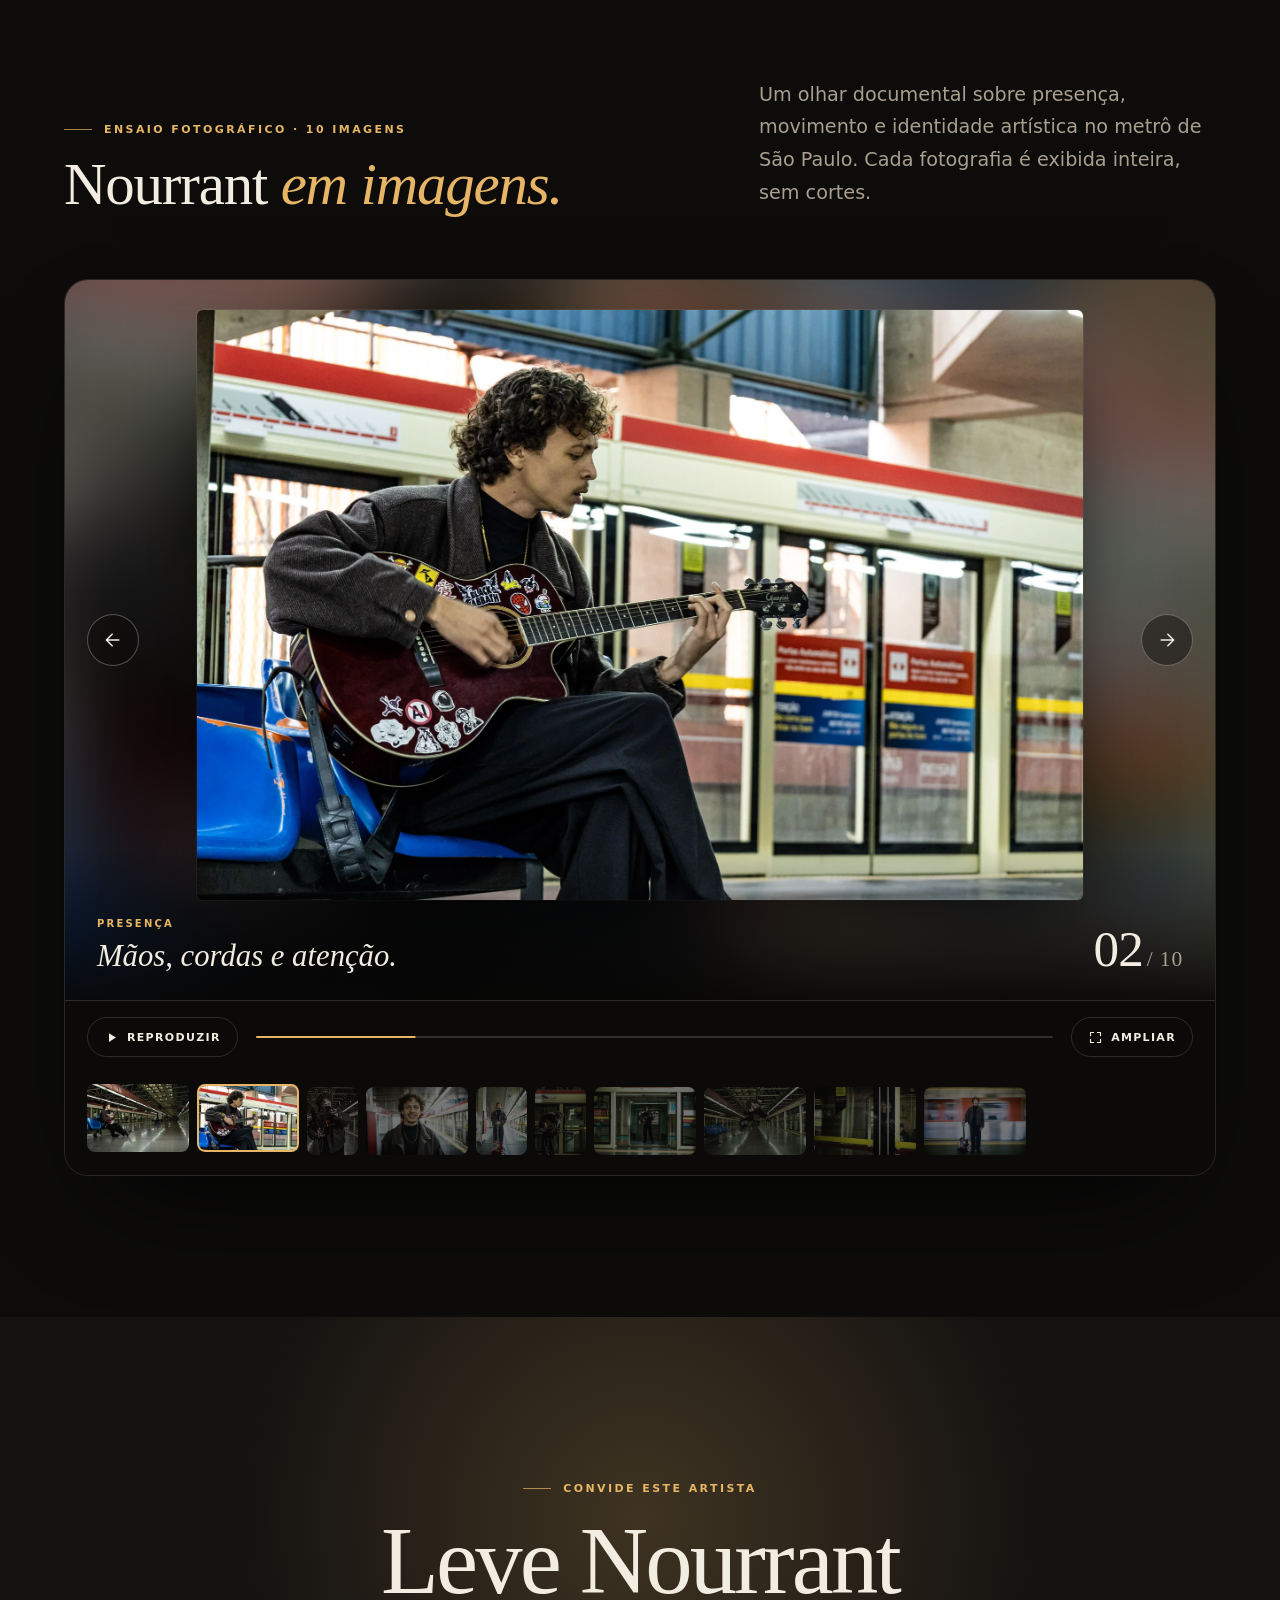
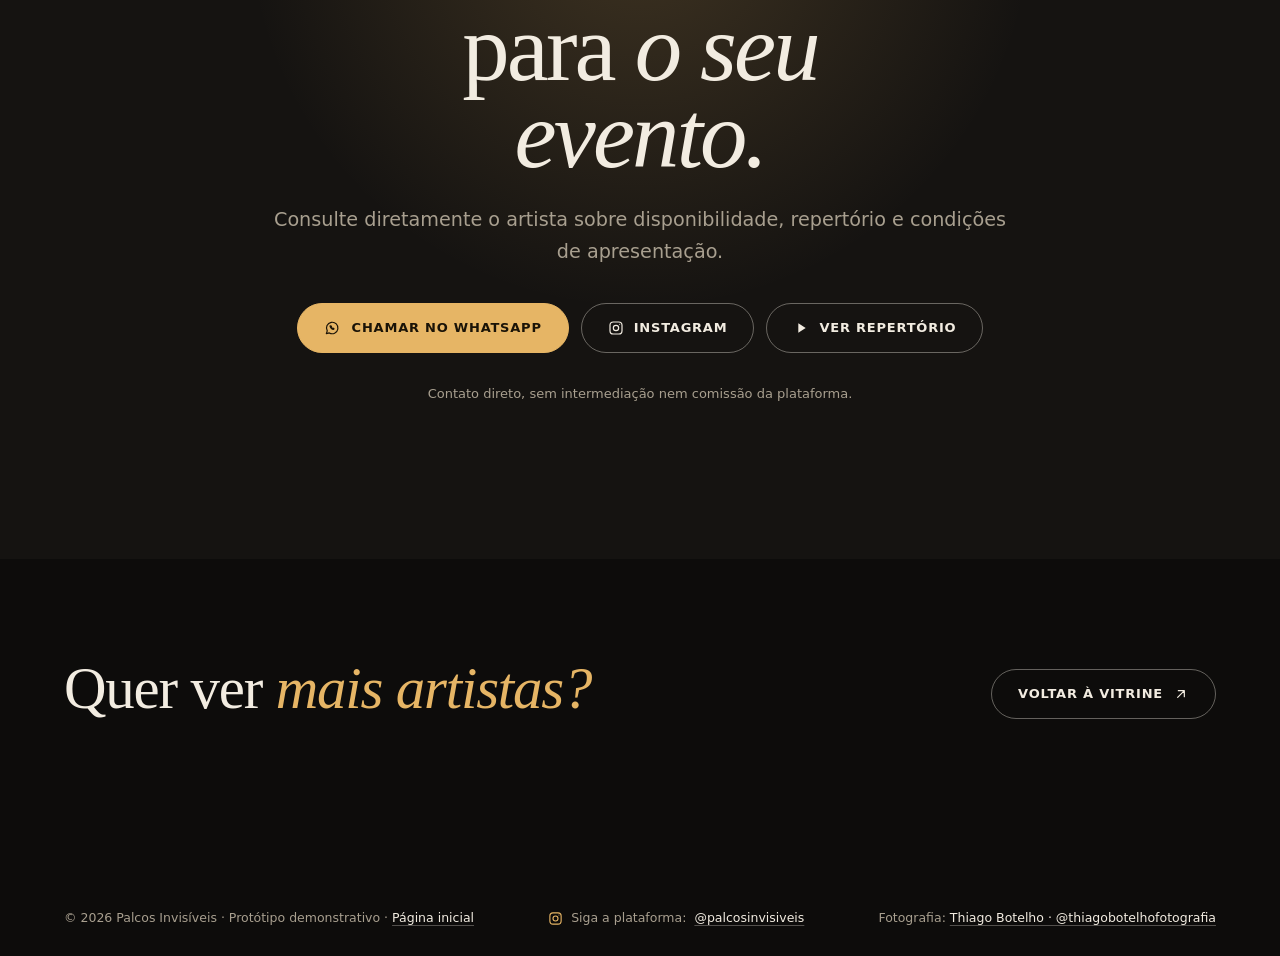
==== commit 9c37b4de: "fim" ====
--- a/nourrant.html
+++ b/nourrant.html
@@ -21,7 +21,7 @@
 <meta content="https://www.palcosinvisiveis.com.br/assets/compartilhar-nourrant.jpg" name="twitter:image"/>
 <script>document.documentElement.className='js'</script>
 <link rel="preload" as="image" href="assets/img/20-1200.webp" imagesrcset="assets/img/20-800.webp 800w, assets/img/20-1200.webp 1200w, assets/img/20.webp 2000w" imagesizes="(min-width: 861px) 134vw, 100vw" fetchpriority="high">
-<link href="style.css?v=20261112d" rel="stylesheet"/>
+<link href="style.css?v=20261112e" rel="stylesheet"/>
 </head>
 <body>
 <a class="skip" href="#sobre">Pular para o conteúdo</a>
@@ -256,7 +256,7 @@
 <div class="lb-cap"></div>
 </div>
 <dialog aria-labelledby="dlg-title" class="modal" id="contact-dialog"><div class="modal-in"><button aria-label="Fechar" class="x" data-close="" type="button"><svg class="ic"><use href="#i-x"></use></svg></button><span class="eyebrow" id="dlg-eyebrow">Em breve</span><h3 id="dlg-title"></h3><p id="dlg-text"></p><div class="actions"><button class="btn" data-close="" type="button">Entendi</button></div></div></dialog>
-<script src="script.js?v=20261112d" defer></script>
+<script src="script.js?v=20261112e" defer></script>
 <script>
 (function(){
   const toggle=document.getElementById('repertorio-toggle');
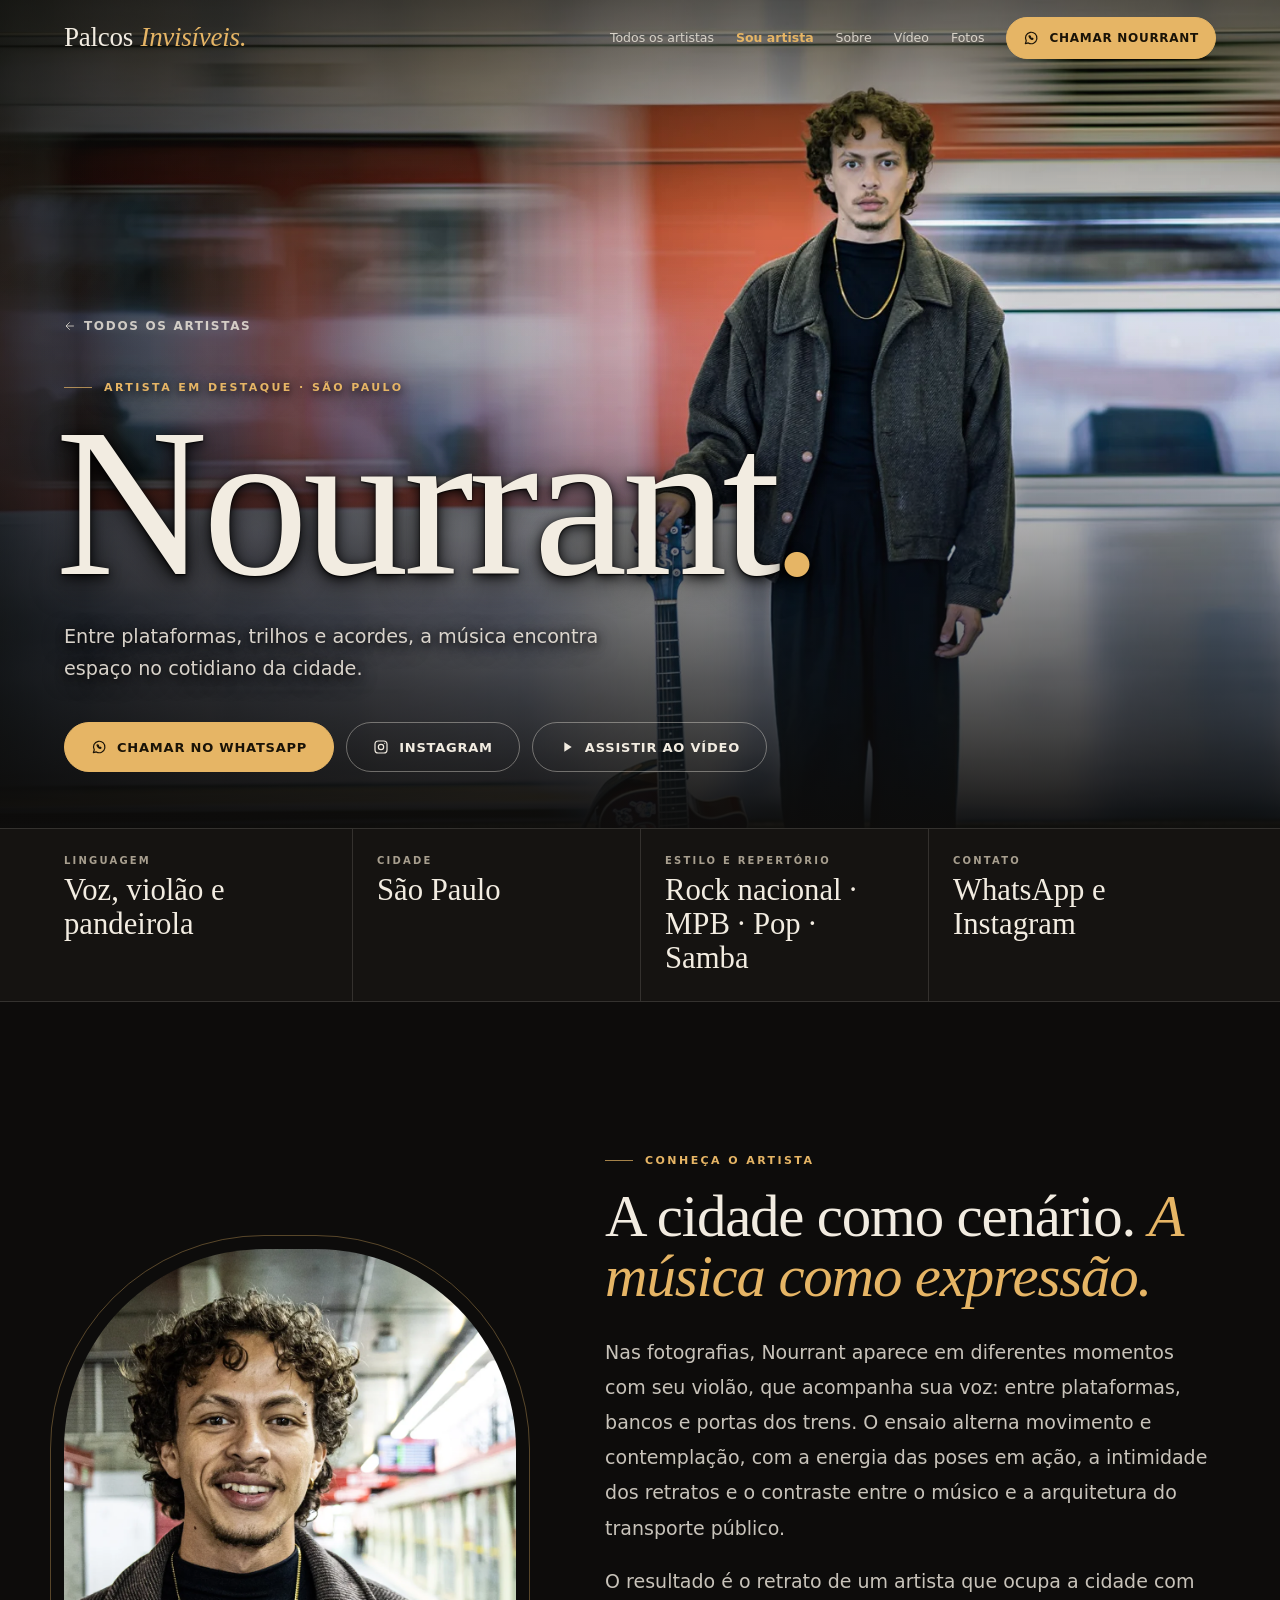
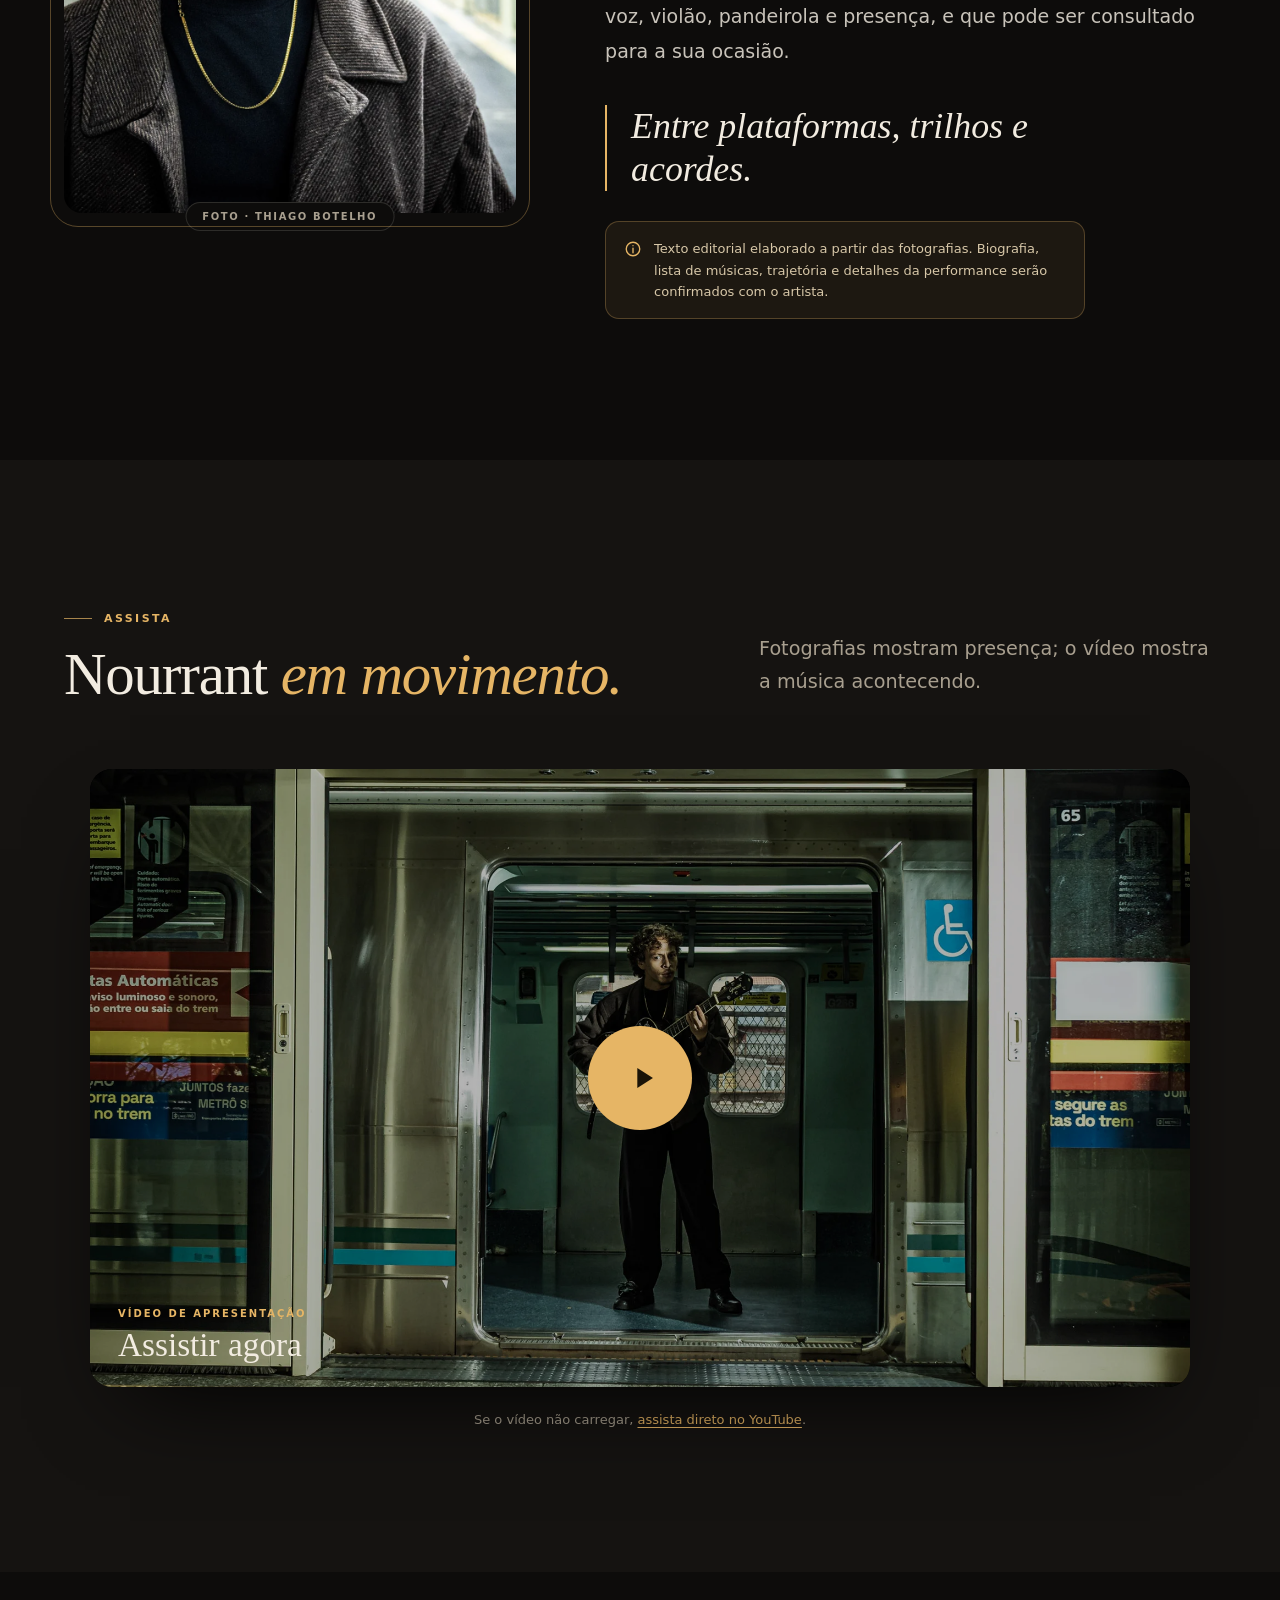
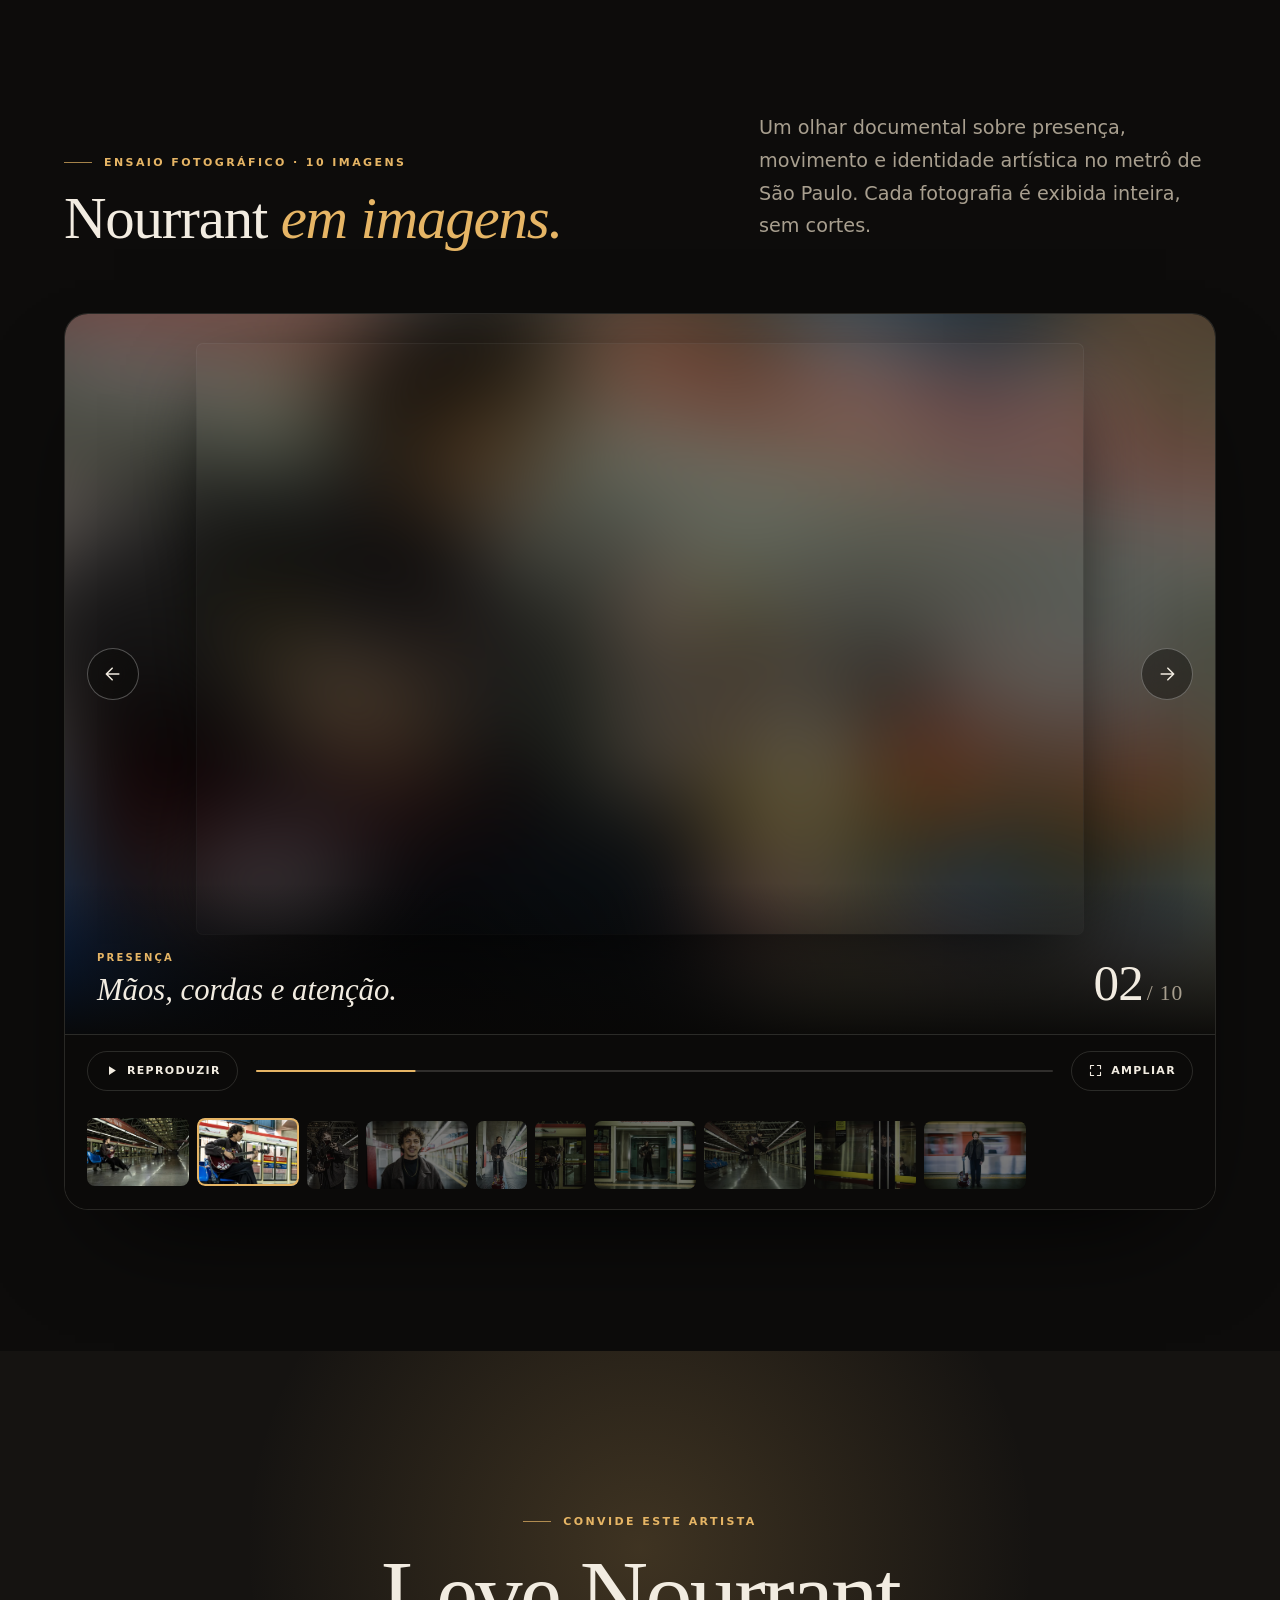
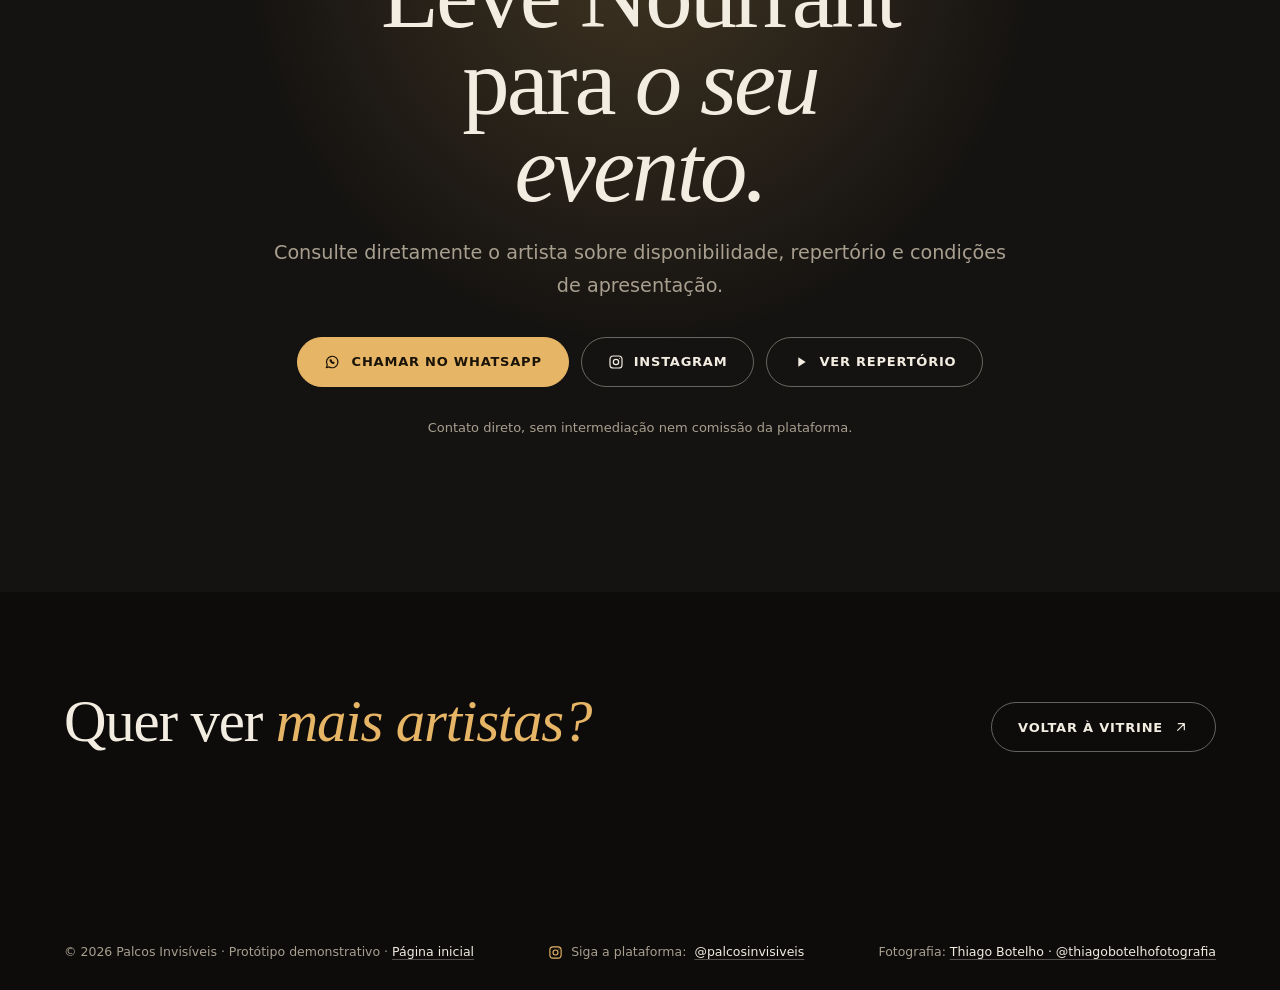
==== commit 4daccf58: "Repertório real do Nourrant + pandeirola" ====
--- a/nourrant.html
+++ b/nourrant.html
@@ -4,7 +4,7 @@
 <head>
 <meta charset="utf-8"/>
 <meta content="width=device-width,initial-scale=1" name="viewport"/>
-<title>Nourrant — voz e violão em São Paulo | Palcos Invisíveis</title>
+<title>Nourrant — voz, violão e pandeirola em São Paulo | Palcos Invisíveis</title>
 <meta content="Conheça Nourrant, músico retratado no metrô de São Paulo. Veja o ensaio fotográfico, assista ao vídeo e chame direto para o seu evento." name="description"/>
 <meta content="#0d0c0b" name="theme-color"/>
 <meta content="Nourrant — Palcos Invisíveis" property="og:title"/>
@@ -77,9 +77,9 @@
 </section>
 <div class="quickbar">
 <div class="wrap">
-<div class="qb"><small>Linguagem</small><b>Voz e violão</b></div>
+<div class="qb"><small>Linguagem</small><b>Voz, violão e pandeirola</b></div>
 <div class="qb"><small>Cidade</small><b>São Paulo</b></div>
-<div class="qb"><small>Estilo e repertório</small><b>Samba · MPB · Pop Rock</b></div>
+<div class="qb"><small>Estilo e repertório</small><b>Rock nacional · MPB · Pop · Samba</b></div>
 <div class="qb"><small>Contato</small><b>WhatsApp e Instagram</b></div>
 </div>
 </div>
@@ -94,7 +94,7 @@
 <span class="eyebrow reveal">Conheça o artista</span>
 <h2 class="h2 reveal">A cidade como cenário. <em>A música como expressão.</em></h2>
 <p class="body reveal">Nas fotografias, Nourrant aparece em diferentes momentos com seu violão, que acompanha sua voz: entre plataformas, bancos e portas dos trens. O ensaio alterna movimento e contemplação, com a energia das poses em ação, a intimidade dos retratos e o contraste entre o músico e a arquitetura do transporte público.</p>
-<p class="body reveal">O resultado é o retrato de um artista que ocupa a cidade com voz, violão e presença, e que pode ser consultado para a sua ocasião.</p>
+<p class="body reveal">O resultado é o retrato de um artista que ocupa a cidade com voz, violão, pandeirola e presença, e que pode ser consultado para a sua ocasião.</p>
 <p class="pull reveal">Entre plataformas, trilhos e acordes.</p>
 <div class="tbc-note reveal"><svg class="ic"><use href="#i-info"></use></svg><span>Texto editorial elaborado a partir das fotografias. Biografia, lista de músicas, trajetória e detalhes da performance serão confirmados com o artista.</span></div>
 </div>
@@ -171,67 +171,240 @@
 <button class="btn ghost" id="repertorio-toggle" type="button" aria-expanded="false" aria-controls="repertorio-panel"><svg class="ic"><use href="#i-play"></use></svg> Ver repertório</button>
 </div>
 <div id="repertorio-panel" class="repertorio-panel" hidden>
-<div class="rep-intro"><span class="eyebrow">Seleção musical</span><h3>Repertório <em>por estilo.</em></h3><p>60 sugestões de músicas, distribuídas em três estilos. A lista é provisória e deverá ser confirmada pelo Nourrant.</p></div>
-<details class="rep-group"><summary><span>Samba</span><span class="rep-count">20 músicas</span></summary><ol class="rep-songs"><li><span class="rep-song">Não Deixe o Samba Morrer</span><span class="rep-artist">Alcione</span></li>
-<li><span class="rep-song">O Mundo É um Moinho</span><span class="rep-artist">Cartola</span></li>
-<li><span class="rep-song">As Rosas Não Falam</span><span class="rep-artist">Cartola</span></li>
+<div class="rep-intro"><span class="eyebrow">Seleção musical</span><h3>Repertório <em>por estilo.</em></h3><p>233 músicas que o Nourrant toca, separadas por estilo. Toque em um estilo para ver as músicas.</p></div>
+<details class="rep-group"><summary><span>Rock nacional</span><span class="rep-count">80 músicas</span></summary><ol class="rep-songs"><li><span class="rep-song">Como Nossos Pais</span><span class="rep-artist">Belchior</span></li>
+<li><span class="rep-song">A Melhor Música do Mundo</span><span class="rep-artist">Bella e o Olmo da Bruxa</span></li>
+<li><span class="rep-song">Lucifernandis</span><span class="rep-artist">Boogarins</span></li>
+<li><span class="rep-song">Primeiros Erros</span><span class="rep-artist">Capital Inicial</span></li>
+<li><span class="rep-song">À Sua Maneira</span><span class="rep-artist">Capital Inicial</span></li>
+<li><span class="rep-song">Exagerado</span><span class="rep-artist">Cazuza</span></li>
+<li><span class="rep-song">Céu Azul</span><span class="rep-artist">Charlie Brown Jr.</span></li>
+<li><span class="rep-song">Dias de Luta, Dias de Glória</span><span class="rep-artist">Charlie Brown Jr.</span></li>
+<li><span class="rep-song">Só os Loucos Sabem</span><span class="rep-artist">Charlie Brown Jr.</span></li>
+<li><span class="rep-song">Comunautas</span><span class="rep-artist">Comunautas</span></li>
+<li><span class="rep-song">Florescidade</span><span class="rep-artist">Comunautas</span></li>
+<li><span class="rep-song">Paradoxo do X-Queijo</span><span class="rep-artist">Comunautas</span></li>
+<li><span class="rep-song">Malandragem</span><span class="rep-artist">Cássia Eller</span></li>
+<li><span class="rep-song">Por Enquanto</span><span class="rep-artist">Cássia Eller</span></li>
+<li><span class="rep-song">Até o Fim</span><span class="rep-artist">Engenheiros do Hawaii</span></li>
+<li><span class="rep-song">Era um Garoto que Como Eu, Amava os Beatles e os Rolling Stones</span><span class="rep-artist">Engenheiros do Hawaii</span></li>
+<li><span class="rep-song">Infinita Highway</span><span class="rep-artist">Engenheiros do Hawaii</span></li>
+<li><span class="rep-song">Por Você</span><span class="rep-artist">Frejat</span></li>
+<li><span class="rep-song">Segredos</span><span class="rep-artist">Frejat</span></li>
+<li><span class="rep-song">O Sol</span><span class="rep-artist">Jota Quest</span></li>
+<li><span class="rep-song">Ainda é Cedo</span><span class="rep-artist">Legião Urbana</span></li>
+<li><span class="rep-song">Daniel na Cova dos Leões</span><span class="rep-artist">Legião Urbana</span></li>
+<li><span class="rep-song">Dezesseis</span><span class="rep-artist">Legião Urbana</span></li>
+<li><span class="rep-song">Eduardo e Mônica</span><span class="rep-artist">Legião Urbana</span></li>
+<li><span class="rep-song">Eu Sei</span><span class="rep-artist">Legião Urbana</span></li>
+<li><span class="rep-song">Faroeste Caboclo</span><span class="rep-artist">Legião Urbana</span></li>
+<li><span class="rep-song">Giz</span><span class="rep-artist">Legião Urbana</span></li>
+<li><span class="rep-song">Hoje a Noite Não Tem Luar</span><span class="rep-artist">Legião Urbana</span></li>
+<li><span class="rep-song">Há Tempos</span><span class="rep-artist">Legião Urbana</span></li>
+<li><span class="rep-song">Metal Contra as Nuvens</span><span class="rep-artist">Legião Urbana</span></li>
+<li><span class="rep-song">Pais e Filhos</span><span class="rep-artist">Legião Urbana</span></li>
+<li><span class="rep-song">Quando o Sol Bater na Janela do Teu Quarto</span><span class="rep-artist">Legião Urbana</span></li>
+<li><span class="rep-song">Quase sem Querer</span><span class="rep-artist">Legião Urbana</span></li>
+<li><span class="rep-song">Que País é Este</span><span class="rep-artist">Legião Urbana</span></li>
+<li><span class="rep-song">Se Fiquei Esperando o meu Amor Passar</span><span class="rep-artist">Legião Urbana</span></li>
+<li><span class="rep-song">Será</span><span class="rep-artist">Legião Urbana</span></li>
+<li><span class="rep-song">Teatro dos Vampiros</span><span class="rep-artist">Legião Urbana</span></li>
+<li><span class="rep-song">Tempo Perdido</span><span class="rep-artist">Legião Urbana</span></li>
+<li><span class="rep-song">Vento no Litoral</span><span class="rep-artist">Legião Urbana</span></li>
+<li><span class="rep-song">Vinte e Nove</span><span class="rep-artist">Legião Urbana</span></li>
+<li><span class="rep-song">Índios</span><span class="rep-artist">Legião Urbana</span></li>
+<li><span class="rep-song">Anna Júlia</span><span class="rep-artist">Los Hermanos</span></li>
+<li><span class="rep-song">Sentimental</span><span class="rep-artist">Los Hermanos</span></li>
+<li><span class="rep-song">Mundo Animal</span><span class="rep-artist">Mamonas Assassinas</span></li>
+<li><span class="rep-song">Pelados Em Santos</span><span class="rep-artist">Mamonas Assassinas</span></li>
+<li><span class="rep-song">Robocop Gay</span><span class="rep-artist">Mamonas Assassinas</span></li>
+<li><span class="rep-song">Sábado de Sol</span><span class="rep-artist">Mamonas Assassinas</span></li>
+<li><span class="rep-song">Vira-Vira</span><span class="rep-artist">Mamonas Assassinas</span></li>
+<li><span class="rep-song">All Star</span><span class="rep-artist">Nando Reis</span></li>
+<li><span class="rep-song">O Segundo Sol</span><span class="rep-artist">Nando Reis</span></li>
+<li><span class="rep-song">O Astronauta de Mármore</span><span class="rep-artist">Nenhum de Nós</span></li>
+<li><span class="rep-song">Anjos</span><span class="rep-artist">O Rappa</span></li>
+<li><span class="rep-song">Minha Alma</span><span class="rep-artist">O Rappa</span></li>
+<li><span class="rep-song">Pescador de Ilusões</span><span class="rep-artist">O Rappa</span></li>
+<li><span class="rep-song">Vapor Barato</span><span class="rep-artist">O Rappa</span></li>
+<li><span class="rep-song">Culpa</span><span class="rep-artist">O Terno</span></li>
+<li><span class="rep-song">Volta e Meia</span><span class="rep-artist">O Terno</span></li>
+<li><span class="rep-song">Balada do Louco</span><span class="rep-artist">Os Mutantes</span></li>
+<li><span class="rep-song">Aonde Quer Que Eu Vá</span><span class="rep-artist">Os Paralamas do Sucesso</span></li>
+<li><span class="rep-song">Meu Erro</span><span class="rep-artist">Os Paralamas do Sucesso</span></li>
+<li><span class="rep-song">Na Sua Estante</span><span class="rep-artist">Pitty</span></li>
+<li><span class="rep-song">I Saw You Saying</span><span class="rep-artist">Raimundos</span></li>
+<li><span class="rep-song">Mulher de Fases</span><span class="rep-artist">Raimundos</span></li>
+<li><span class="rep-song">Cowboy Fora da Lei</span><span class="rep-artist">Raul Seixas</span></li>
+<li><span class="rep-song">Maluco Beleza</span><span class="rep-artist">Raul Seixas</span></li>
+<li><span class="rep-song">Medo da Chuva</span><span class="rep-artist">Raul Seixas</span></li>
+<li><span class="rep-song">Metamorfose Ambulante</span><span class="rep-artist">Raul Seixas</span></li>
+<li><span class="rep-song">O Carimbador Maluco</span><span class="rep-artist">Raul Seixas</span></li>
+<li><span class="rep-song">Mais Uma Vez</span><span class="rep-artist">Renato Russo</span></li>
+<li><span class="rep-song">Ovelha Negra</span><span class="rep-artist">Rita Lee</span></li>
+<li><span class="rep-song">Whisky a Go-Go</span><span class="rep-artist">Roupa Nova</span></li>
+<li><span class="rep-song">O Vira</span><span class="rep-artist">Secos e Molhados</span></li>
+<li><span class="rep-song">Sangue Latino</span><span class="rep-artist">Secos e Molhados</span></li>
+<li><span class="rep-song">Algo Parecido</span><span class="rep-artist">Skank</span></li>
+<li><span class="rep-song">Resposta</span><span class="rep-artist">Skank</span></li>
+<li><span class="rep-song">Vamos Fugir</span><span class="rep-artist">Skank</span></li>
+<li><span class="rep-song">Epitáfio</span><span class="rep-artist">Titãs</span></li>
+<li><span class="rep-song">Marvin</span><span class="rep-artist">Titãs</span></li>
+<li><span class="rep-song">Sonífera Ilha</span><span class="rep-artist">Titãs</span></li>
+<li><span class="rep-song">Circo</span><span class="rep-artist">Venere Vai Venus</span></li></ol></details>
+<details class="rep-group"><summary><span>MPB</span><span class="rep-count">49 músicas</span></summary><ol class="rep-songs"><li><span class="rep-song">Deixe-me Ir</span><span class="rep-artist">1Kilo</span></li>
+<li><span class="rep-song">Esquadros</span><span class="rep-artist">Adriana Calcanhotto</span></li>
+<li><span class="rep-song">Trem-Bala</span><span class="rep-artist">Ana Vilela</span></li>
+<li><span class="rep-song">Na Hora do Almoço</span><span class="rep-artist">Belchior</span></li>
+<li><span class="rep-song">Sujeito de Sorte</span><span class="rep-artist">Belchior</span></li>
+<li><span class="rep-song">Sozinho</span><span class="rep-artist">Caetano Veloso</span></li>
+<li><span class="rep-song">Você Não me Ensinou a te Esquecer</span><span class="rep-artist">Caetano Veloso</span></li>
+<li><span class="rep-song">Codinome Beija-Flor</span><span class="rep-artist">Cazuza</span></li>
+<li><span class="rep-song">Cálice</span><span class="rep-artist">Chico Buarque</span></li>
+<li><span class="rep-song">Palavras ao Vento</span><span class="rep-artist">Cássia Eller</span></li>
+<li><span class="rep-song">Eu te Devoro</span><span class="rep-artist">Djavan</span></li>
+<li><span class="rep-song">Samurai</span><span class="rep-artist">Djavan</span></li>
+<li><span class="rep-song">Se...</span><span class="rep-artist">Djavan</span></li>
+<li><span class="rep-song">Esperar Pra Ver</span><span class="rep-artist">Evinha</span></li>
+<li><span class="rep-song">Pra não dizer que não falei das Flores</span><span class="rep-artist">Geraldo Vandré</span></li>
+<li><span class="rep-song">Love Love</span><span class="rep-artist">Gilsons</span></li>
+<li><span class="rep-song">Várias Queixas</span><span class="rep-artist">Gilsons</span></li>
+<li><span class="rep-song">Anjos de Plantão</span><span class="rep-artist">Ivo Mozart</span></li>
+<li><span class="rep-song">Vagalumes</span><span class="rep-artist">Ivo Mozart</span></li>
+<li><span class="rep-song">Final Feliz</span><span class="rep-artist">Jorge Vercillo</span></li>
+<li><span class="rep-song">Era Uma Vez</span><span class="rep-artist">Kell Smith</span></li>
+<li><span class="rep-song">Tempos Modernos</span><span class="rep-artist">Lulu Santos</span></li>
+<li><span class="rep-song">Trem Azul</span><span class="rep-artist">Lô Borges</span></li>
+<li><span class="rep-song">Um Girassol  da Cor do Seu Cabelo</span><span class="rep-artist">Lô Borges</span></li>
+<li><span class="rep-song">Mais Bonito Não Há</span><span class="rep-artist">Milton Nascimento</span></li>
+<li><span class="rep-song">Maria, Maria</span><span class="rep-artist">Milton Nascimento</span></li>
+<li><span class="rep-song">Para Lennon e McCartney</span><span class="rep-artist">Milton Nascimento</span></li>
+<li><span class="rep-song">Tudo que Você Podia Ser</span><span class="rep-artist">Milton Nascimento</span></li>
+<li><span class="rep-song">Poema</span><span class="rep-artist">Ney Matogrosso</span></li>
+<li><span class="rep-song">Quando Bate Aquela Saudade</span><span class="rep-artist">Rubel</span></li>
+<li><span class="rep-song">Rosa de Hiroshima</span><span class="rep-artist">Secos e Molhados</span></li>
+<li><span class="rep-song">Alma de Guerreiro</span><span class="rep-artist">Seu Jorge</span></li>
+<li><span class="rep-song">Amei Te Ver</span><span class="rep-artist">Tiago Iorc</span></li>
+<li><span class="rep-song">Recomeçar</span><span class="rep-artist">Tim Bernardes</span></li>
+<li><span class="rep-song">Azul da Cor do Mar</span><span class="rep-artist">Tim Maia</span></li>
+<li><span class="rep-song">Descobridor dos Sete Mares</span><span class="rep-artist">Tim Maia</span></li>
+<li><span class="rep-song">Ela Partiu</span><span class="rep-artist">Tim Maia</span></li>
+<li><span class="rep-song">Gostava Tanto de Você</span><span class="rep-artist">Tim Maia</span></li>
+<li><span class="rep-song">Não Quero Dinheiro</span><span class="rep-artist">Tim Maia</span></li>
+<li><span class="rep-song">Primavera</span><span class="rep-artist">Tim Maia</span></li>
+<li><span class="rep-song">Réu Confesso</span><span class="rep-artist">Tim Maia</span></li>
+<li><span class="rep-song">Velho Camarada</span><span class="rep-artist">Tim Maia</span></li>
+<li><span class="rep-song">Você</span><span class="rep-artist">Tim Maia</span></li>
+<li><span class="rep-song">Aquarela</span><span class="rep-artist">Toquinho</span></li>
+<li><span class="rep-song">O Caderno</span><span class="rep-artist">Toquinho</span></li>
+<li><span class="rep-song">O Velho e a Flor</span><span class="rep-artist">Toquinho</span></li>
+<li><span class="rep-song">Velha Infância</span><span class="rep-artist">Tribalistas</span></li>
+<li><span class="rep-song">O Sol</span><span class="rep-artist">Vitor Kley</span></li>
+<li><span class="rep-song">Telegrama</span><span class="rep-artist">Zeca Baleiro</span></li></ol></details>
+<details class="rep-group"><summary><span>Pop</span><span class="rep-count">28 músicas</span></summary><ol class="rep-songs"><li><span class="rep-song">Take On Me</span><span class="rep-artist">A-ha</span></li>
+<li><span class="rep-song">Hear Me Now</span><span class="rep-artist">Alok</span></li>
+<li><span class="rep-song">Here With Me</span><span class="rep-artist">D4vd</span></li>
+<li><span class="rep-song">Bella Ciao</span><span class="rep-artist">Domínio Público</span></li>
+<li><span class="rep-song">Can&#x27;t Help Falling In Love</span><span class="rep-artist">Elvis Presley</span></li>
+<li><span class="rep-song">Suspicious Minds</span><span class="rep-artist">Elvis Presley</span></li>
+<li><span class="rep-song">A Man Without Love</span><span class="rep-artist">Engelbert Humperdinck</span></li>
+<li><span class="rep-song">White Winter Hymnal</span><span class="rep-artist">Fleet Foxes</span></li>
+<li><span class="rep-song">Fly Me To The Moon</span><span class="rep-artist">Frank Sinatra</span></li>
+<li><span class="rep-song">My Way</span><span class="rep-artist">Frank Sinatra</span></li>
+<li><span class="rep-song">That&#x27;s Life</span><span class="rep-artist">Frank Sinatra</span></li>
+<li><span class="rep-song">Can&#x27;t Take My Eyes Off You</span><span class="rep-artist">Frank Valin</span></li>
+<li><span class="rep-song">Happy Xmas (War Is Over)</span><span class="rep-artist">John Lennon and Yoko Ono</span></li>
+<li><span class="rep-song">Imagine</span><span class="rep-artist">John Lennon and Yoko Ono</span></li>
+<li><span class="rep-song">Hallelujah</span><span class="rep-artist">Leonard Cohen</span></li>
+<li><span class="rep-song">The Night We Met</span><span class="rep-artist">Lord Huron</span></li>
+<li><span class="rep-song">Black Or White</span><span class="rep-artist">Michael Jackson</span></li>
+<li><span class="rep-song">We Are The World</span><span class="rep-artist">Michael Jackson</span></li>
+<li><span class="rep-song">Put Your Head On My Shoulder</span><span class="rep-artist">Paul Anka</span></li>
+<li><span class="rep-song">Until I Found You</span><span class="rep-artist">Stephen Sanchez</span></li>
+<li><span class="rep-song">And I Love Her</span><span class="rep-artist">The Beatles</span></li>
+<li><span class="rep-song">Blackbird</span><span class="rep-artist">The Beatles</span></li>
+<li><span class="rep-song">Don&#x27;t Let Me Down</span><span class="rep-artist">The Beatles</span></li>
+<li><span class="rep-song">Here Comes The Sun</span><span class="rep-artist">The Beatles</span></li>
+<li><span class="rep-song">Hey Jude</span><span class="rep-artist">The Beatles</span></li>
+<li><span class="rep-song">Let It Be</span><span class="rep-artist">The Beatles</span></li>
+<li><span class="rep-song">Twist and Shout</span><span class="rep-artist">The Beatles</span></li>
+<li><span class="rep-song">Yesterday</span><span class="rep-artist">The Beatles</span></li></ol></details>
+<details class="rep-group"><summary><span>Forró, xote e baião</span><span class="rep-count">21 músicas</span></summary><ol class="rep-songs"><li><span class="rep-song">Anunciação</span><span class="rep-artist">Alceu Valença</span></li>
+<li><span class="rep-song">Como Dois Animais</span><span class="rep-artist">Alceu Valença</span></li>
+<li><span class="rep-song">Flor de Tangerina</span><span class="rep-artist">Alceu Valença</span></li>
+<li><span class="rep-song">Girassol</span><span class="rep-artist">Alceu Valença</span></li>
+<li><span class="rep-song">La Belle de Jour</span><span class="rep-artist">Alceu Valença</span></li>
+<li><span class="rep-song">Tropicana</span><span class="rep-artist">Alceu Valença</span></li>
+<li><span class="rep-song">Recairei</span><span class="rep-artist">Barões da Pisadinha</span></li>
+<li><span class="rep-song">Feira de Mangaio</span><span class="rep-artist">Clara Nunes</span></li>
+<li><span class="rep-song">Eu Só Quero um Xodó</span><span class="rep-artist">Dominguinhos</span></li>
+<li><span class="rep-song">Acorda Maria Bonita</span><span class="rep-artist">Domínio Público</span></li>
+<li><span class="rep-song">Menino de Sarari</span><span class="rep-artist">Domínio Público</span></li>
+<li><span class="rep-song">Mulher Rendeira</span><span class="rep-artist">Domínio Público</span></li>
+<li><span class="rep-song">Oh! Chuva</span><span class="rep-artist">Falamansa</span></li>
+<li><span class="rep-song">Xote da Alegria</span><span class="rep-artist">Falamansa</span></li>
+<li><span class="rep-song">Xote dos Milagres</span><span class="rep-artist">Falamansa</span></li>
+<li><span class="rep-song">Filho do Dono</span><span class="rep-artist">Flávio José</span></li>
+<li><span class="rep-song">Ai que Saudade d&#x27;Ocê</span><span class="rep-artist">Geraldo Azevedo</span></li>
+<li><span class="rep-song">Ò de Casa</span><span class="rep-artist">Ivan Lins</span></li>
+<li><span class="rep-song">A Vida do Viajante</span><span class="rep-artist">Luiz Gonzaga</span></li>
+<li><span class="rep-song">Sorri, Sou Rei</span><span class="rep-artist">Natiruts</span></li>
+<li><span class="rep-song">Homem com H</span><span class="rep-artist">Ney Matogrosso</span></li></ol></details>
+<details class="rep-group"><summary><span>Samba e pagode</span><span class="rep-count">18 músicas</span></summary><ol class="rep-songs"><li><span class="rep-song">Saudosa Maloca</span><span class="rep-artist">Adoniran Barbosa</span></li>
+<li><span class="rep-song">Tiro ao Álvaro</span><span class="rep-artist">Adoniran Barbosa</span></li>
+<li><span class="rep-song">Trem das Onze</span><span class="rep-artist">Adoniran Barbosa</span></li>
+<li><span class="rep-song">O Mundo é um Moinho</span><span class="rep-artist">Cartola</span></li>
 <li><span class="rep-song">O Sol Nascerá</span><span class="rep-artist">Cartola</span></li>
-<li><span class="rep-song">Trem das Onze</span><span class="rep-artist">Adoniran Barbosa</span></li>
-<li><span class="rep-song">Samba do Arnesto</span><span class="rep-artist">Adoniran Barbosa</span></li>
-<li><span class="rep-song">A Voz do Morro</span><span class="rep-artist">Zé Keti</span></li>
-<li><span class="rep-song">Foi um Rio que Passou em Minha Vida</span><span class="rep-artist">Paulinho da Viola</span></li>
-<li><span class="rep-song">Coração Leviano</span><span class="rep-artist">Paulinho da Viola</span></li>
-<li><span class="rep-song">Argumento</span><span class="rep-artist">Paulinho da Viola</span></li>
-<li><span class="rep-song">Vou Festejar</span><span class="rep-artist">Beth Carvalho</span></li>
-<li><span class="rep-song">Coisinha do Pai</span><span class="rep-artist">Beth Carvalho</span></li>
-<li><span class="rep-song">O Show Tem que Continuar</span><span class="rep-artist">Fundo de Quintal</span></li>
-<li><span class="rep-song">A Amizade</span><span class="rep-artist">Fundo de Quintal</span></li>
-<li><span class="rep-song">Deixa a Vida Me Levar</span><span class="rep-artist">Zeca Pagodinho</span></li>
-<li><span class="rep-song">Verdade</span><span class="rep-artist">Zeca Pagodinho</span></li>
-<li><span class="rep-song">Camarão que Dorme a Onda Leva</span><span class="rep-artist">Zeca Pagodinho</span></li>
-<li><span class="rep-song">Samba de Arerê</span><span class="rep-artist">Arlindo Cruz</span></li>
-<li><span class="rep-song">Meu Lugar</span><span class="rep-artist">Arlindo Cruz</span></li>
-<li><span class="rep-song">Conselho</span><span class="rep-artist">Almir Guineto</span></li></ol></details>
-<details class="rep-group"><summary><span>MPB</span><span class="rep-count">20 músicas</span></summary><ol class="rep-songs"><li><span class="rep-song">Águas de Março</span><span class="rep-artist">Tom Jobim</span></li>
-<li><span class="rep-song">Garota de Ipanema</span><span class="rep-artist">Tom Jobim</span></li>
-<li><span class="rep-song">Chega de Saudade</span><span class="rep-artist">João Gilberto</span></li>
-<li><span class="rep-song">O Leãozinho</span><span class="rep-artist">Caetano Veloso</span></li>
-<li><span class="rep-song">Sozinho</span><span class="rep-artist">Caetano Veloso</span></li>
-<li><span class="rep-song">Sampa</span><span class="rep-artist">Caetano Veloso</span></li>
-<li><span class="rep-song">Aquele Abraço</span><span class="rep-artist">Gilberto Gil</span></li>
-<li><span class="rep-song">Palco</span><span class="rep-artist">Gilberto Gil</span></li>
-<li><span class="rep-song">Andar com Fé</span><span class="rep-artist">Gilberto Gil</span></li>
-<li><span class="rep-song">Anunciação</span><span class="rep-artist">Alceu Valença</span></li>
-<li><span class="rep-song">La Belle de Jour</span><span class="rep-artist">Alceu Valença</span></li>
-<li><span class="rep-song">Como Nossos Pais</span><span class="rep-artist">Belchior</span></li>
-<li><span class="rep-song">Apenas um Rapaz Latino-Americano</span><span class="rep-artist">Belchior</span></li>
-<li><span class="rep-song">O Bêbado e a Equilibrista</span><span class="rep-artist">João Bosco e Aldir Blanc</span></li>
-<li><span class="rep-song">Oceano</span><span class="rep-artist">Djavan</span></li>
-<li><span class="rep-song">Flor de Lis</span><span class="rep-artist">Djavan</span></li>
-<li><span class="rep-song">Samurai</span><span class="rep-artist">Djavan</span></li>
-<li><span class="rep-song">Clube da Esquina Nº 2</span><span class="rep-artist">Milton Nascimento</span></li>
-<li><span class="rep-song">Maria Maria</span><span class="rep-artist">Milton Nascimento</span></li>
-<li><span class="rep-song">Tocando em Frente</span><span class="rep-artist">Almir Sater e Renato Teixeira</span></li></ol></details>
-<details class="rep-group"><summary><span>Pop Rock</span><span class="rep-count">20 músicas</span></summary><ol class="rep-songs"><li><span class="rep-song">Tempo Perdido</span><span class="rep-artist">Legião Urbana</span></li>
-<li><span class="rep-song">Pais e Filhos</span><span class="rep-artist">Legião Urbana</span></li>
-<li><span class="rep-song">Será</span><span class="rep-artist">Legião Urbana</span></li>
-<li><span class="rep-song">Pro Dia Nascer Feliz</span><span class="rep-artist">Barão Vermelho</span></li>
-<li><span class="rep-song">Bete Balanço</span><span class="rep-artist">Barão Vermelho</span></li>
-<li><span class="rep-song">Exagerado</span><span class="rep-artist">Cazuza</span></li>
-<li><span class="rep-song">Codinome Beija-Flor</span><span class="rep-artist">Cazuza</span></li>
-<li><span class="rep-song">Primeiros Erros</span><span class="rep-artist">Kiko Zambianchi</span></li>
-<li><span class="rep-song">Meu Erro</span><span class="rep-artist">Os Paralamas do Sucesso</span></li>
-<li><span class="rep-song">Lanterna dos Afogados</span><span class="rep-artist">Os Paralamas do Sucesso</span></li>
-<li><span class="rep-song">Alagados</span><span class="rep-artist">Os Paralamas do Sucesso</span></li>
-<li><span class="rep-song">Epitáfio</span><span class="rep-artist">Titãs</span></li>
-<li><span class="rep-song">Enquanto Houver Sol</span><span class="rep-artist">Titãs</span></li>
-<li><span class="rep-song">Sonífera Ilha</span><span class="rep-artist">Titãs</span></li>
-<li><span class="rep-song">Anna Júlia</span><span class="rep-artist">Los Hermanos</span></li>
-<li><span class="rep-song">O Vento</span><span class="rep-artist">Los Hermanos</span></li>
-<li><span class="rep-song">Só Hoje</span><span class="rep-artist">Jota Quest</span></li>
-<li><span class="rep-song">Dias Melhores</span><span class="rep-artist">Jota Quest</span></li>
-<li><span class="rep-song">Do Seu Lado</span><span class="rep-artist">Jota Quest</span></li>
-<li><span class="rep-song">Vou Deixar</span><span class="rep-artist">Skank</span></li></ol></details>
+<li><span class="rep-song">Preciso Me Encontrar</span><span class="rep-artist">Cartola</span></li>
+<li><span class="rep-song">Geni e o Zepelim</span><span class="rep-artist">Chico Buarque</span></li>
+<li><span class="rep-song">Jorge Maravilha</span><span class="rep-artist">Chico Buarque</span></li>
+<li><span class="rep-song">Minha História</span><span class="rep-artist">Chico Buarque</span></li>
+<li><span class="rep-song">Alguém Me Avisou</span><span class="rep-artist">Dona Ivone Lara</span></li>
+<li><span class="rep-song">Chove Chuva</span><span class="rep-artist">Jorge Ben Jor</span></li>
+<li><span class="rep-song">Mas Que Nada</span><span class="rep-artist">Jorge Ben Jor</span></li>
+<li><span class="rep-song">O Telefone Tocou Novamente</span><span class="rep-artist">Jorge Ben Jor</span></li>
+<li><span class="rep-song">Tenha Fé</span><span class="rep-artist">Jorge Ben Jor</span></li>
+<li><span class="rep-song">Naquela Mesa</span><span class="rep-artist">Nelson Gonçalves</span></li>
+<li><span class="rep-song">Cheia de Manias</span><span class="rep-artist">Raça Negra</span></li>
+<li><span class="rep-song">Amiga da Minha Mulher</span><span class="rep-artist">Seu Jorge</span></li>
+<li><span class="rep-song">Não Adianta</span><span class="rep-artist">Trio Mocotó</span></li></ol></details>
+<details class="rep-group"><summary><span>Rock internacional</span><span class="rep-count">14 músicas</span></summary><ol class="rep-songs"><li><span class="rep-song">Hotel California</span><span class="rep-artist">Eagles</span></li>
+<li><span class="rep-song">Alive</span><span class="rep-artist">Pearl Jam</span></li>
+<li><span class="rep-song">Black</span><span class="rep-artist">Pearl Jam</span></li>
+<li><span class="rep-song">Jeremy</span><span class="rep-artist">Pearl Jam</span></li>
+<li><span class="rep-song">Last Kiss</span><span class="rep-artist">Pearl Jam</span></li>
+<li><span class="rep-song">Comfortably Numb</span><span class="rep-artist">Pink Floyd</span></li>
+<li><span class="rep-song">Wish You Were Here</span><span class="rep-artist">Pink Floyd</span></li>
+<li><span class="rep-song">Love of my Life</span><span class="rep-artist">Queen</span></li>
+<li><span class="rep-song">Losing My Religion</span><span class="rep-artist">R.E.M</span></li>
+<li><span class="rep-song">Creep</span><span class="rep-artist">Radiohead</span></li>
+<li><span class="rep-song">Fake Plastic Trees</span><span class="rep-artist">Radiohead</span></li>
+<li><span class="rep-song">No Surprises</span><span class="rep-artist">Radiohead</span></li>
+<li><span class="rep-song">Wind of Change</span><span class="rep-artist">Scorpions</span></li>
+<li><span class="rep-song">One</span><span class="rep-artist">U2</span></li></ol></details>
+<details class="rep-group"><summary><span>Sertanejo</span><span class="rep-count">8 músicas</span></summary><ol class="rep-songs"><li><span class="rep-song">Boate Azul</span><span class="rep-artist">Bruno e Marrone</span></li>
+<li><span class="rep-song">Dormi na Praça</span><span class="rep-artist">Bruno e Marrone</span></li>
+<li><span class="rep-song">Evidências</span><span class="rep-artist">Chitãozinho e Xororó</span></li>
+<li><span class="rep-song">Bumba, Meu Queixada</span><span class="rep-artist">Teatro União e Olho Vivo</span></li>
+<li><span class="rep-song">Admirável Gado Novo</span><span class="rep-artist">Zé Ramalho</span></li>
+<li><span class="rep-song">Chão de Giz</span><span class="rep-artist">Zé Ramalho</span></li>
+<li><span class="rep-song">Mistérios da Meia Noite</span><span class="rep-artist">Zé Ramalho</span></li>
+<li><span class="rep-song">Sinônimos</span><span class="rep-artist">Zé Ramalho</span></li></ol></details>
+<details class="rep-group"><summary><span>Reggae</span><span class="rep-count">6 músicas</span></summary><ol class="rep-songs"><li><span class="rep-song">Daquele Jeito</span><span class="rep-artist">Maneva</span></li>
+<li><span class="rep-song">Pisando Descalço</span><span class="rep-artist">Maneva</span></li>
+<li><span class="rep-song">Um Anjo do Céu</span><span class="rep-artist">Maskavo</span></li>
+<li><span class="rep-song">Andei Só</span><span class="rep-artist">Natiruts</span></li>
+<li><span class="rep-song">Tudo Vai dar Certo</span><span class="rep-artist">Natiruts</span></li>
+<li><span class="rep-song">La Bella Luna</span><span class="rep-artist">Os Paralamas do Sucesso</span></li></ol></details>
+<details class="rep-group"><summary><span>Rap e R&amp;B</span><span class="rep-count">4 músicas</span></summary><ol class="rep-songs"><li><span class="rep-song">Stand By Me</span><span class="rep-artist">Ben E. King</span></li>
+<li><span class="rep-song">Cachimbo da Paz</span><span class="rep-artist">Gabriel, o Pensador</span></li>
+<li><span class="rep-song">What a Wonderful World</span><span class="rep-artist">Louis Armstrong</span></li>
+<li><span class="rep-song">Vem Cá</span><span class="rep-artist">Pelé Milflows</span></li></ol></details>
+<details class="rep-group"><summary><span>Infantil</span><span class="rep-count">5 músicas</span></summary><ol class="rep-songs"><li><span class="rep-song">Superfantástico</span><span class="rep-artist">Balão Mágico</span></li>
+<li><span class="rep-song">Chuva, Chuvisco, Chuvarada</span><span class="rep-artist">Cocoricó</span></li>
+<li><span class="rep-song">Sítio do Pica-Pau Amarelo</span><span class="rep-artist">Gilberto Gil</span></li>
+<li><span class="rep-song">O Sol e a Lua</span><span class="rep-artist">Pequeno Cidadão</span></li>
+<li><span class="rep-song">Amigo Estou Aqui</span><span class="rep-artist">Zé da Viola</span></li></ol></details>
 </div>
 <p class="fine">Contato direto, sem intermediação nem comissão da plataforma. </p>
 </div>
